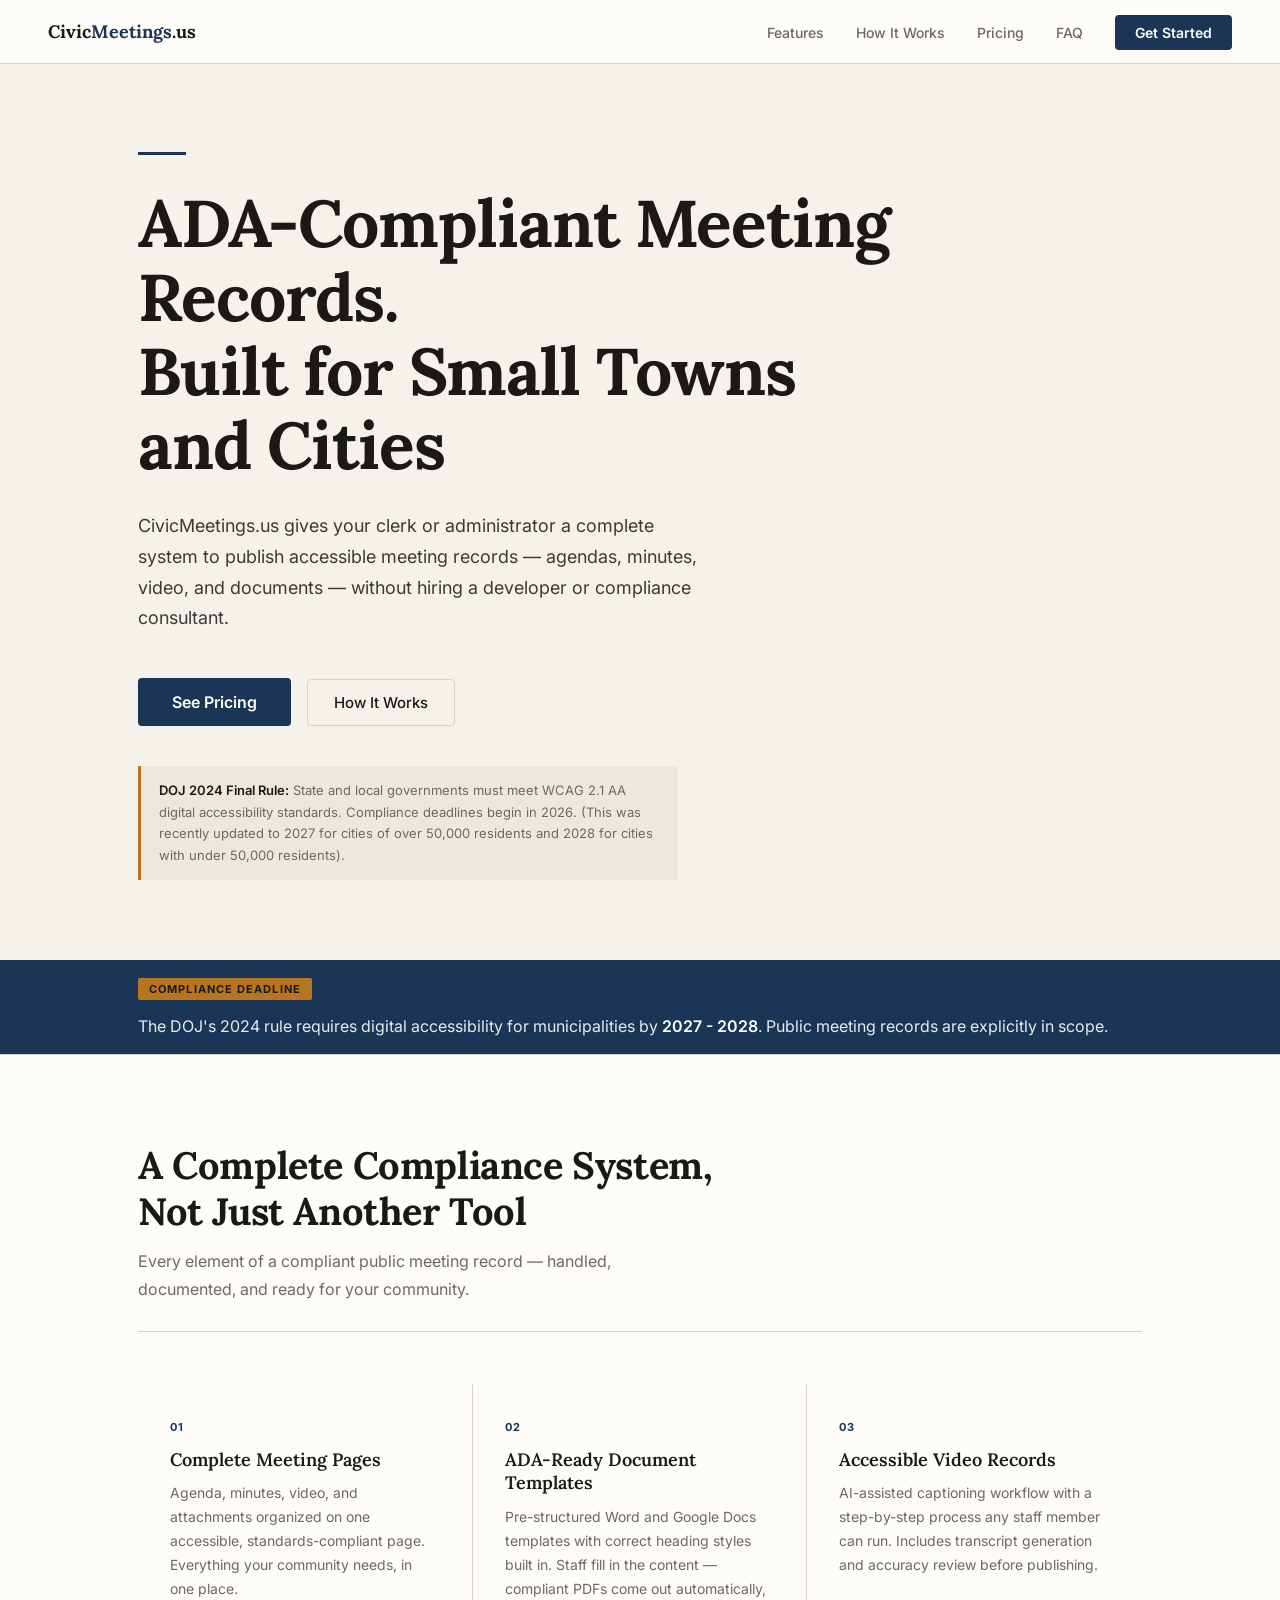
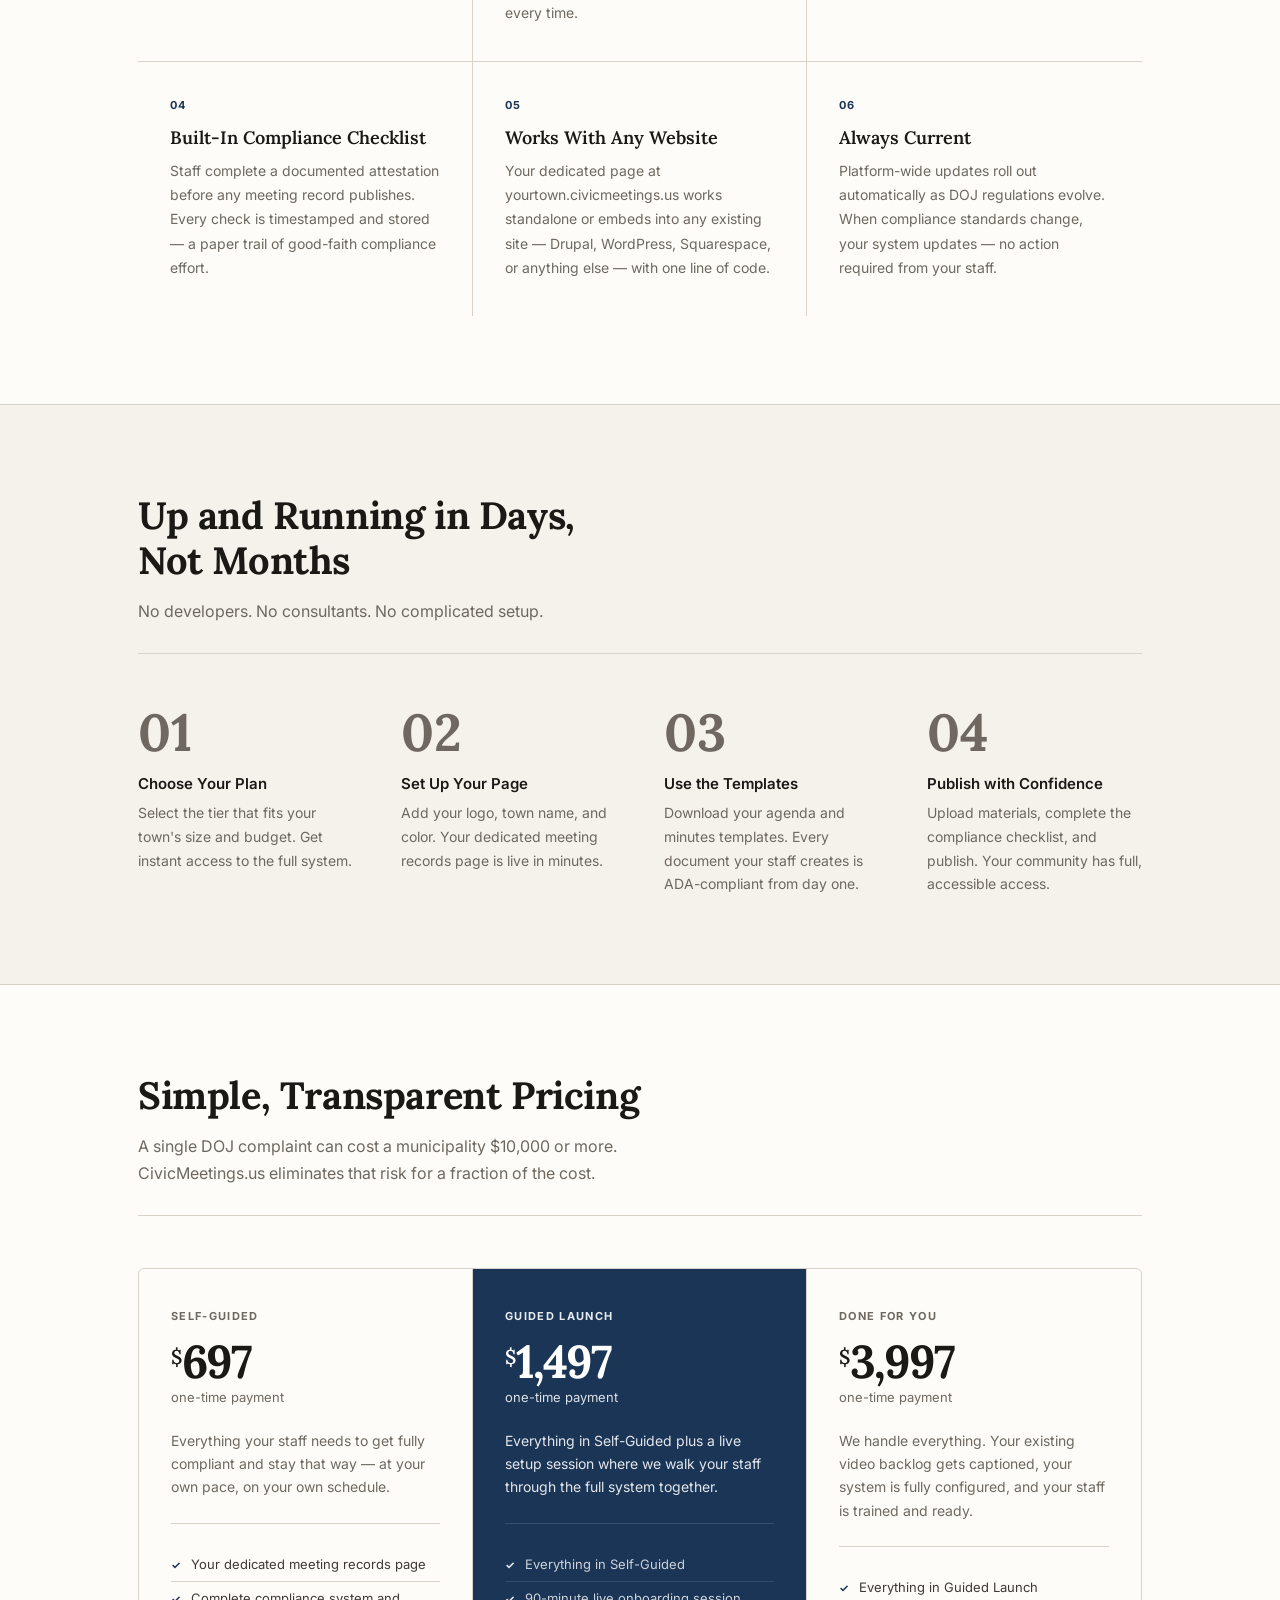
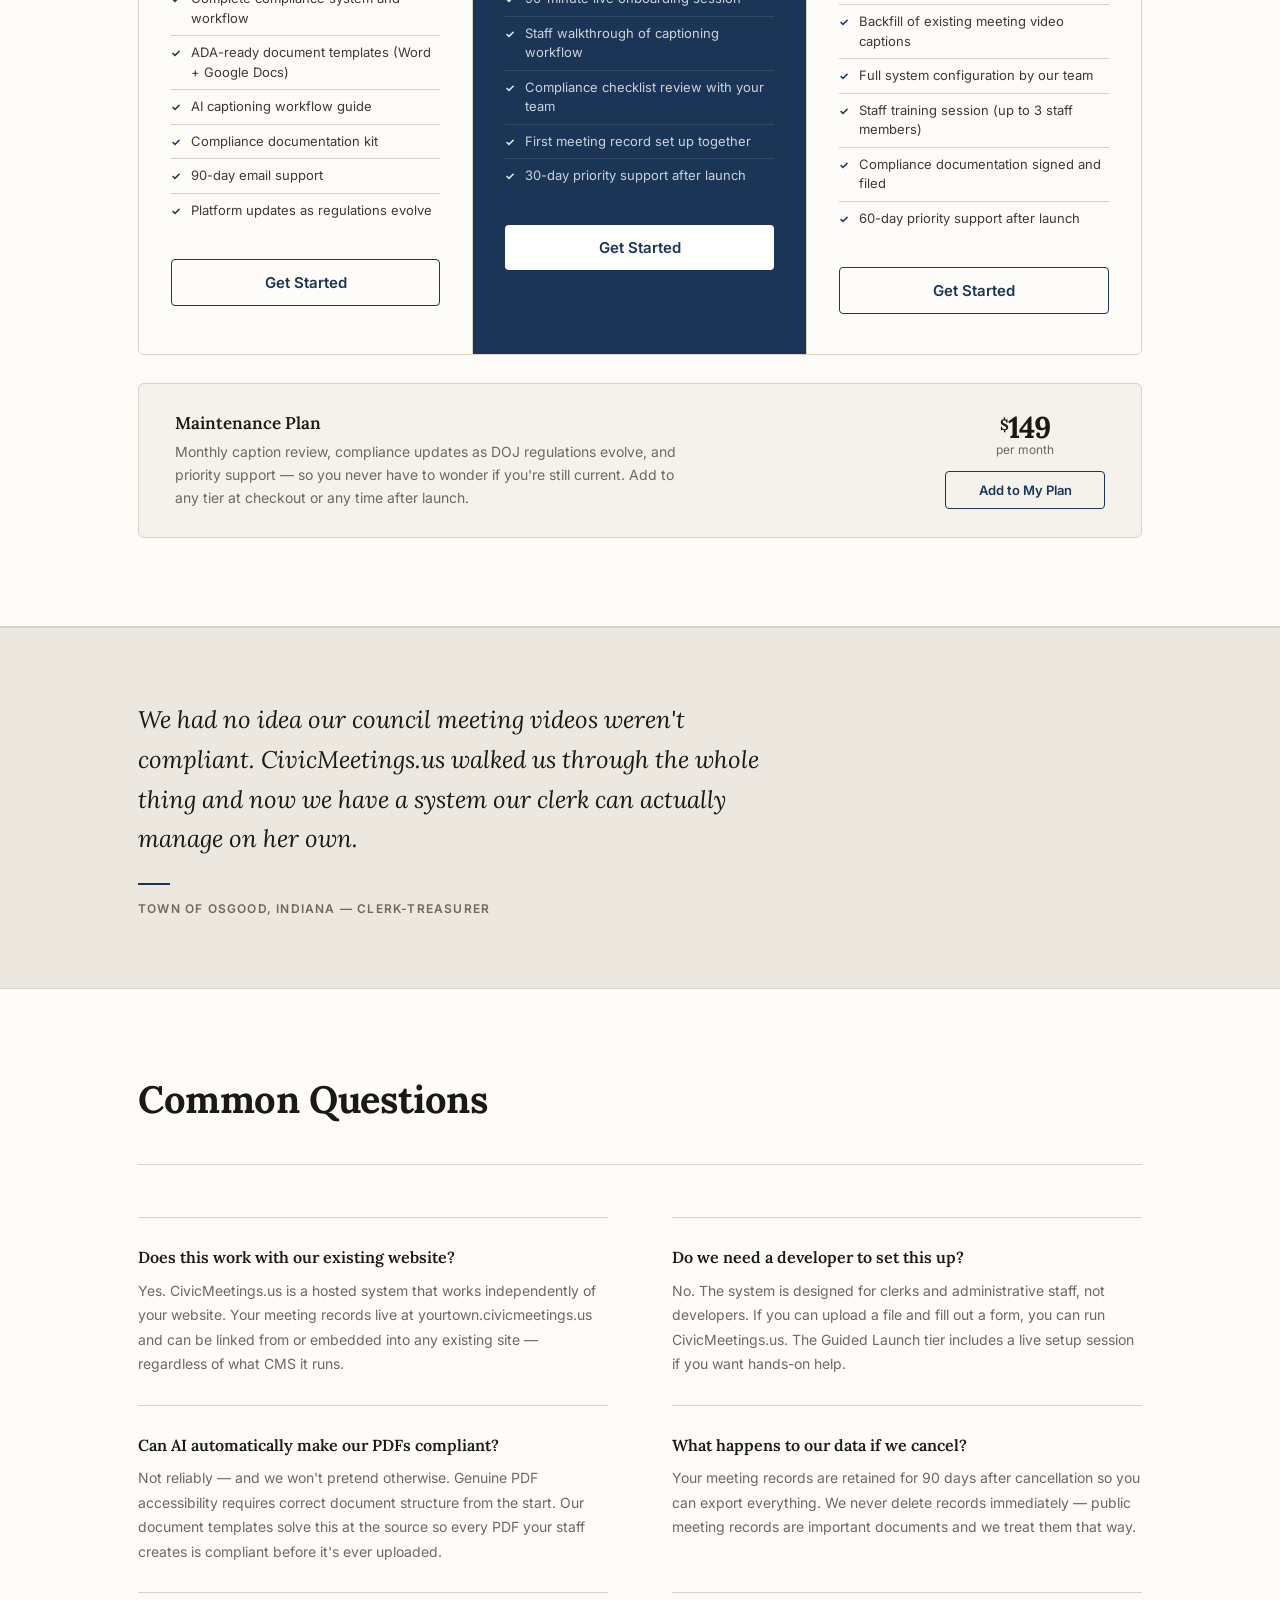
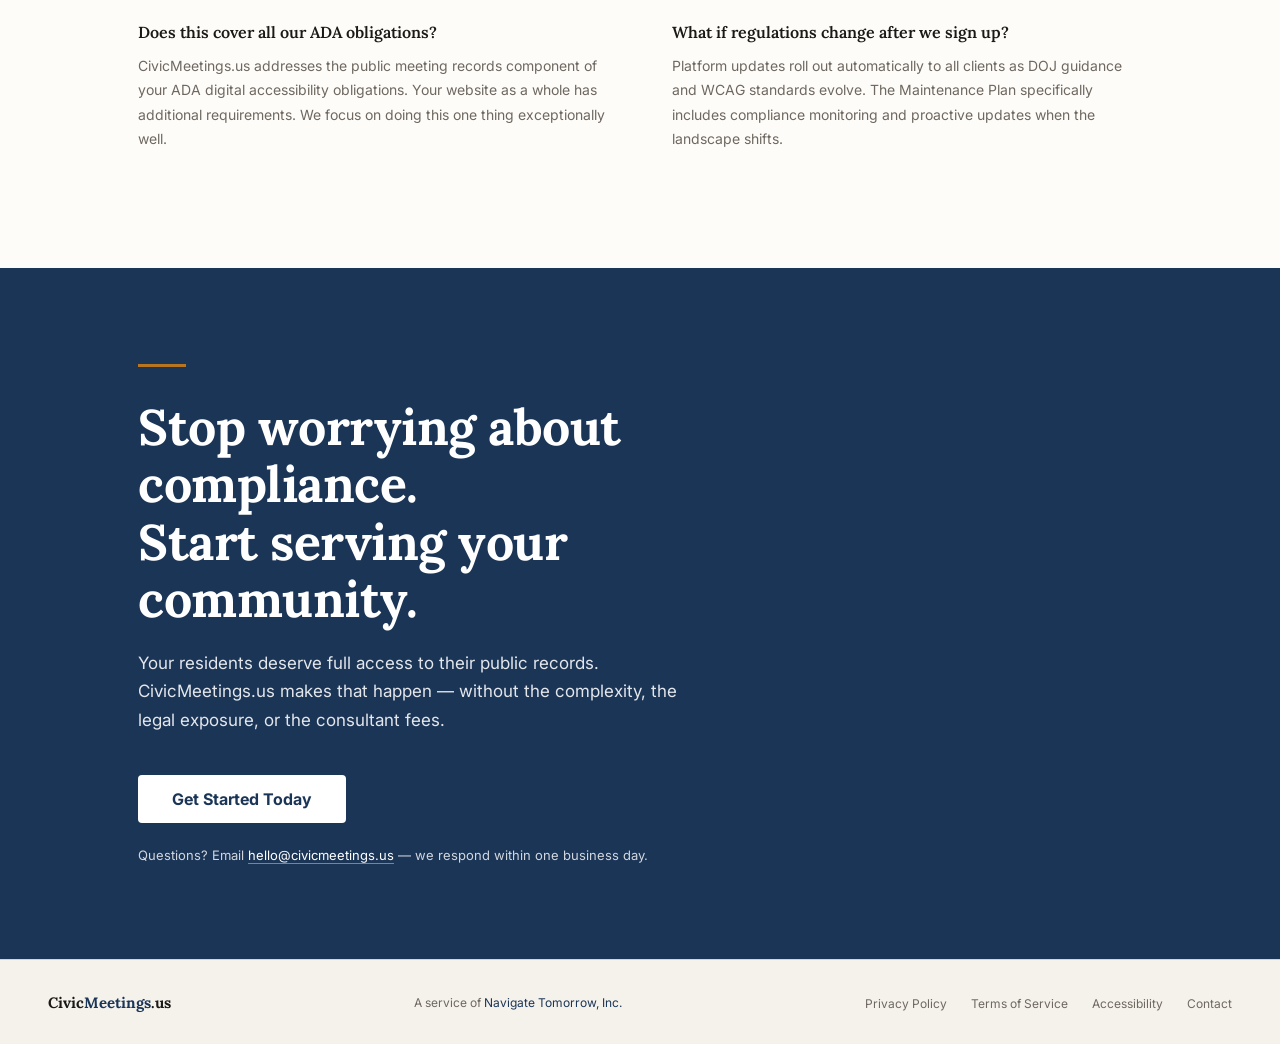
==== index.html @ 12cb9756 "Add Privacy Policy, Terms of Service, Accessibility Statement, and Contact pages - Create styles.css" ====
<!DOCTYPE html>
<html lang="en">
<head>
  <meta charset="UTF-8">
  <meta name="viewport" content="width=device-width, initial-scale=1.0">
  <title>CivicMeetings.us — ADA-Compliant Public Meeting Records for Small Towns</title>
  <link href="https://fonts.googleapis.com/css2?family=Lora:ital,wght@0,400;0,600;0,700;1,400&family=Inter:wght@400;500;600;700&display=swap" rel="stylesheet">
  <style>
    :root {
      --cream:       #F5F2EC;
      --cream-dark:  #EDE8DF;
      --warm-white:  #FEFCF9;
      --ink:         #1A1916;
      --ink-mid:     #3D3A35;
      --ink-muted:   #6E6860;
      --navy:        #1B3557;
      --navy-hover:  #142A45;
      --amber:       #B8751F;
      --border:      #D8D2C8;
    }

    *, *::before, *::after { box-sizing: border-box; margin: 0; padding: 0; }
    html { scroll-behavior: smooth; }
    body {
      font-family: 'Inter', sans-serif;
      background: var(--cream);
      color: var(--ink);
      overflow-x: hidden;
    }

    /* ─── NAV ─── */
    nav {
      position: sticky;
      top: 0;
      z-index: 100;
      padding: 0 48px;
      height: 64px;
      display: flex;
      align-items: center;
      justify-content: space-between;
      background: var(--warm-white);
      border-bottom: 1px solid var(--border);
    }
    .nav-logo {
      font-family: 'Lora', serif;
      font-size: 18px;
      font-weight: 700;
      color: var(--ink);
      text-decoration: none;
    }
    .nav-logo span { color: var(--navy); }
    .nav-links {
      display: flex;
      align-items: center;
      gap: 32px;
      list-style: none;
    }
    .nav-links a {
      font-size: 14px;
      font-weight: 500;
      color: var(--ink-muted);
      text-decoration: none;
      transition: color 0.2s;
    }
    .nav-links a:hover { color: var(--ink); }
    .nav-cta {
      background: var(--navy) !important;
      color: var(--warm-white) !important;
      padding: 9px 20px;
      border-radius: 4px;
      font-weight: 600 !important;
      transition: background 0.2s !important;
    }
    .nav-cta:hover { background: var(--navy-hover) !important; }

    /* ─── HERO ─── */
    .hero {
      padding: 88px 48px 80px;
      max-width: 1100px;
      margin: 0 auto;
    }
    .hero-rule {
      width: 48px;
      height: 3px;
      background: var(--navy);
      margin-bottom: 32px;
    }
    .hero-title {
      font-family: 'Lora', serif;
      font-size: clamp(40px, 5.5vw, 66px);
      font-weight: 700;
      line-height: 1.12;
      color: var(--ink);
      letter-spacing: -1px;
      margin-bottom: 28px;
      max-width: 760px;
    }
    .hero-subtitle {
      font-size: 18px;
      line-height: 1.72;
      color: var(--ink-mid);
      max-width: 580px;
      margin-bottom: 44px;
    }
    .hero-cta-group {
      display: flex;
      align-items: center;
      gap: 16px;
      flex-wrap: wrap;
      margin-bottom: 40px;
    }
    .btn-primary {
      display: inline-block;
      background: var(--navy);
      color: var(--warm-white);
      padding: 14px 34px;
      border-radius: 4px;
      font-weight: 600;
      font-size: 16px;
      text-decoration: none;
      transition: background 0.2s;
    }
    .btn-primary:hover { background: var(--navy-hover); }
    .btn-secondary {
      display: inline-block;
      background: transparent;
      color: var(--ink);
      padding: 13px 26px;
      border-radius: 4px;
      font-weight: 500;
      font-size: 15px;
      border: 1px solid var(--border);
      text-decoration: none;
      transition: border-color 0.2s;
    }
    .btn-secondary:hover { border-color: var(--ink-mid); }
    .hero-compliance-note {
      font-size: 13px;
      color: var(--ink-muted);
      padding: 14px 18px;
      background: var(--cream-dark);
      border-left: 3px solid var(--amber);
      max-width: 540px;
      line-height: 1.65;
    }
    .hero-compliance-note strong { color: var(--ink); font-weight: 600; }

    /* ─── URGENCY BANNER ─── */
    .urgency-section {
      background: var(--navy);
      padding: 18px 48px;
    }
    .urgency-inner {
      max-width: 1004px;
      margin: 0 auto;
      display: flex;
      align-items: center;
      gap: 16px;
      flex-wrap: wrap;
    }
    .urgency-badge {
      background: var(--amber);
      color: var(--ink);
      font-size: 11px;
      font-weight: 700;
      letter-spacing: 0.1em;
      text-transform: uppercase;
      padding: 4px 11px;
      border-radius: 2px;
      white-space: nowrap;
    }
    .urgency-text {
      font-size: 16px;
      color: rgba(255,255,255,0.9);
    }
    .urgency-text strong { color: #fff; font-weight: 600; }

    /* ─── SHARED LAYOUT ─── */
    .section-container {
      max-width: 1100px;
      margin: 0 auto;
      padding: 0 48px;
    }
    .section-header-block {
      margin-bottom: 52px;
      padding-bottom: 28px;
      border-bottom: 1px solid var(--border);
    }
    .section-title {
      font-family: 'Lora', serif;
      font-size: clamp(26px, 3.2vw, 38px);
      font-weight: 700;
      color: var(--ink);
      letter-spacing: -0.4px;
      line-height: 1.2;
      margin-bottom: 14px;
    }
    .section-sub {
      font-size: 16px;
      color: var(--ink-muted);
      line-height: 1.7;
      max-width: 560px;
    }

    /* ─── FEATURES ─── */
    .features-section {
      padding: 88px 0;
      background: var(--warm-white);
      border-top: 1px solid var(--border);
      border-bottom: 1px solid var(--border);
    }
    .features-grid {
      display: grid;
      grid-template-columns: repeat(3, 1fr);
    }
    @media (max-width: 900px) { .features-grid { grid-template-columns: repeat(2, 1fr); } }
    @media (max-width: 560px) { .features-grid { grid-template-columns: 1fr; } }

    .feature-card {
      padding: 36px 32px;
      border-right: 1px solid var(--border);
      border-bottom: 1px solid var(--border);
    }
    .feature-card:nth-child(3n) { border-right: none; }
    .feature-card:nth-last-child(-n+3):nth-child(3n+1),
    .feature-card:nth-last-child(-n+3):nth-child(3n+1) ~ .feature-card { border-bottom: none; }

    .feature-number {
      font-size: 11px;
      font-weight: 700;
      letter-spacing: 0.1em;
      text-transform: uppercase;
      color: var(--navy);
      margin-bottom: 14px;
    }
    .feature-card h3 {
      font-family: 'Lora', serif;
      font-size: 18px;
      font-weight: 600;
      color: var(--ink);
      margin-bottom: 10px;
      line-height: 1.3;
    }
    .feature-card p {
      font-size: 14px;
      color: var(--ink-muted);
      line-height: 1.72;
    }

    /* ─── HOW IT WORKS ─── */
    .how-section {
      padding: 88px 0;
      background: var(--cream);
    }
    .steps-list {
      display: grid;
      grid-template-columns: repeat(4, 1fr);
      gap: 48px;
    }
    @media (max-width: 860px) { .steps-list { grid-template-columns: repeat(2, 1fr); } }
    @media (max-width: 520px) { .steps-list { grid-template-columns: 1fr; } }

    .step-number {
      font-family: 'Lora', serif;
      font-size: 52px;
      font-weight: 700;
      color: var(--ink-muted);
      line-height: 1;
      margin-bottom: 16px;
    }
    .step-item h3 {
      font-size: 15px;
      font-weight: 600;
      color: var(--ink);
      margin-bottom: 8px;
    }
    .step-item p {
      font-size: 14px;
      color: var(--ink-muted);
      line-height: 1.7;
    }

    /* ─── PRICING ─── */
    .pricing-section {
      padding: 88px 0;
      background: var(--warm-white);
      border-top: 1px solid var(--border);
      border-bottom: 1px solid var(--border);
    }
    .pricing-grid {
      display: grid;
      grid-template-columns: repeat(3, 1fr);
      border: 1px solid var(--border);
      border-radius: 6px;
      overflow: hidden;
      margin-bottom: 28px;
    }
    @media (max-width: 860px) { .pricing-grid { grid-template-columns: 1fr; } }

    .pricing-card {
      padding: 40px 32px;
      border-right: 1px solid var(--border);
      background: var(--warm-white);
    }
    .pricing-card:last-child { border-right: none; }
    .pricing-card.featured { background: var(--navy); }

    .pricing-tier {
      font-size: 11px;
      font-weight: 700;
      letter-spacing: 0.12em;
      text-transform: uppercase;
      color: var(--ink-muted);
      margin-bottom: 16px;
    }
    .pricing-card.featured .pricing-tier { color: rgba(255,255,255,0.9); }

    .pricing-price {
      font-family: 'Lora', serif;
      font-size: 46px;
      font-weight: 700;
      color: var(--ink);
      letter-spacing: -2px;
      line-height: 1;
      margin-bottom: 4px;
    }
    .pricing-price sup {
      font-size: 20px;
      font-weight: 600;
      letter-spacing: 0;
      vertical-align: top;
      margin-top: 8px;
      display: inline-block;
    }
    .pricing-card.featured .pricing-price { color: #fff; }

    .pricing-cadence {
      font-size: 13px;
      color: var(--ink-muted);
      margin-bottom: 24px;
    }
    .pricing-card.featured .pricing-cadence { color: rgba(255,255,255,0.85); }

    .pricing-description {
      font-size: 14px;
      color: var(--ink-muted);
      line-height: 1.65;
      margin-bottom: 24px;
      padding-bottom: 24px;
      border-bottom: 1px solid var(--border);
    }
    .pricing-card.featured .pricing-description {
      color: rgba(255,255,255,0.88);
      border-bottom-color: rgba(255,255,255,0.12);
    }

    .pricing-features {
      list-style: none;
      margin-bottom: 32px;
    }
    .pricing-features li {
      font-size: 13px;
      color: var(--ink-mid);
      padding: 7px 0;
      display: flex;
      align-items: flex-start;
      gap: 10px;
      line-height: 1.5;
      border-bottom: 1px solid var(--border);
    }
    .pricing-features li:last-child { border-bottom: none; }
    .pricing-card.featured .pricing-features li {
      color: rgba(255,255,255,0.78);
      border-bottom-color: rgba(255,255,255,0.1);
    }
    .pricing-features li::before {
      content: '✓';
      color: var(--navy);
      font-weight: 700;
      font-size: 11px;
      margin-top: 2px;
      flex-shrink: 0;
    }
    .pricing-card.featured .pricing-features li::before { color: rgba(255,255,255,0.9); }

    .btn-pricing {
      display: block;
      text-align: center;
      padding: 13px 24px;
      border-radius: 4px;
      font-weight: 600;
      font-size: 15px;
      text-decoration: none;
      transition: background 0.2s, border-color 0.2s;
    }
    .btn-pricing-outline {
      background: transparent;
      color: var(--navy);
      border: 1px solid var(--navy);
    }
    .btn-pricing-outline:hover { background: var(--cream); }
    .btn-pricing-white {
      background: #fff;
      color: var(--navy);
      border: none;
    }
    .btn-pricing-white:hover { background: var(--cream); }

    .maintenance-card {
      border: 1px solid var(--border);
      border-radius: 6px;
      padding: 28px 36px;
      display: flex;
      align-items: center;
      justify-content: space-between;
      gap: 32px;
      flex-wrap: wrap;
      background: var(--cream);
    }
    .maintenance-left h3 {
      font-family: 'Lora', serif;
      font-size: 17px;
      font-weight: 600;
      color: var(--ink);
      margin-bottom: 6px;
    }
    .maintenance-left p {
      font-size: 14px;
      color: var(--ink-muted);
      line-height: 1.65;
      max-width: 520px;
    }
    .maintenance-right { text-align: center; min-width: 160px; }
    .maintenance-price {
      font-family: 'Lora', serif;
      font-size: 30px;
      font-weight: 700;
      color: var(--ink);
      letter-spacing: -1px;
      line-height: 1;
    }
    .maintenance-price sup {
      font-size: 15px;
      vertical-align: top;
      margin-top: 5px;
      display: inline-block;
    }
    .maintenance-cadence {
      font-size: 12px;
      color: var(--ink-muted);
      margin-bottom: 14px;
    }

    /* ─── SOCIAL PROOF ─── */
    .proof-section {
      padding: 72px 0;
      background: var(--cream-dark);
      border-top: 1px solid var(--border);
      border-bottom: 1px solid var(--border);
    }
    .proof-inner { max-width: 660px; }
    .proof-quote {
      font-family: 'Lora', serif;
      font-size: clamp(19px, 2vw, 24px);
      font-weight: 400;
      font-style: italic;
      color: var(--ink);
      line-height: 1.65;
      margin-bottom: 24px;
    }
    .proof-rule {
      width: 32px;
      height: 2px;
      background: var(--navy);
      margin-bottom: 16px;
    }
    .proof-attribution {
      font-size: 12px;
      color: var(--ink-muted);
      font-weight: 600;
      text-transform: uppercase;
      letter-spacing: 0.1em;
    }

    /* ─── FAQ ─── */
    .faq-section {
      padding: 88px 0;
      background: var(--warm-white);
    }
    .faq-grid {
      display: grid;
      grid-template-columns: repeat(2, 1fr);
      gap: 0 64px;
    }
    @media (max-width: 700px) { .faq-grid { grid-template-columns: 1fr; } }

    .faq-item {
      border-top: 1px solid var(--border);
      padding: 28px 0;
    }
    .faq-item h3 {
      font-family: 'Lora', serif;
      font-size: 16px;
      font-weight: 600;
      color: var(--ink);
      margin-bottom: 10px;
      line-height: 1.4;
    }
    .faq-item p {
      font-size: 14px;
      color: var(--ink-muted);
      line-height: 1.75;
    }

    /* ─── CLOSING CTA ─── */
    .closing-section {
      padding: 96px 0;
      background: var(--navy);
    }
    .closing-content { max-width: 580px; }
    .closing-rule {
      width: 48px;
      height: 3px;
      background: var(--amber);
      margin-bottom: 32px;
    }
    .closing-headline {
      font-family: 'Lora', serif;
      font-size: clamp(30px, 4vw, 50px);
      font-weight: 700;
      line-height: 1.15;
      color: #fff;
      letter-spacing: -0.5px;
      margin-bottom: 20px;
    }
    .closing-subtext {
      font-size: 17px;
      color: rgba(255,255,255,0.88);
      margin-bottom: 40px;
      line-height: 1.7;
    }
    .btn-primary-light {
      display: inline-block;
      background: #fff;
      color: var(--navy);
      padding: 14px 34px;
      border-radius: 4px;
      font-weight: 700;
      font-size: 16px;
      text-decoration: none;
      transition: background 0.2s;
    }
    .btn-primary-light:hover { background: var(--cream); }
    .closing-note {
      margin-top: 24px;
      font-size: 13px;
      color: rgba(255,255,255,0.8);
    }
    .closing-note a {
      color: #fff;
      text-decoration: none;
      border-bottom: 1px solid rgba(255,255,255,0.4);
    }

    /* ─── FOOTER ─── */
    footer {
      padding: 32px 48px;
      background: var(--cream);
      border-top: 1px solid var(--border);
      display: flex;
      align-items: center;
      justify-content: space-between;
      flex-wrap: wrap;
      gap: 16px;
    }
    .footer-logo {
      font-family: 'Lora', serif;
      font-size: 15px;
      font-weight: 700;
      color: var(--ink);
    }
    .footer-logo span { color: var(--navy); }
    .footer-text { font-size: 12px; color: var(--ink-muted); }
    .footer-text a { color: var(--navy); text-decoration: none; }
    .footer-links { display: flex; gap: 24px; list-style: none; }
    .footer-links a {
      font-size: 12px;
      color: var(--ink-muted);
      text-decoration: none;
      transition: color 0.2s;
    }
    .footer-links a:hover { color: var(--ink); }

    @media (max-width: 680px) {
      nav { padding: 0 20px; }
      .nav-links { display: none; }
      .hero { padding: 60px 24px 60px; }
      .section-container { padding: 0 24px; }
      .urgency-section { padding: 14px 24px; }
      footer { flex-direction: column; text-align: center; padding: 24px 20px; }
    }
  </style>
</head>
<body>

<!-- NAV -->
<nav>
  <a href="#" class="nav-logo">Civic<span>Meetings</span>.us</a>
  <ul class="nav-links">
    <li><a href="#features">Features</a></li>
    <li><a href="#how-it-works">How It Works</a></li>
    <li><a href="#pricing">Pricing</a></li>
    <li><a href="#faq">FAQ</a></li>
    <li><a href="#pricing" class="nav-cta">Get Started</a></li>
  </ul>
</nav>

<!-- HERO -->
<section class="hero" id="hero">
  <div class="hero-rule"></div>
  <h1 class="hero-title">
    ADA-Compliant Meeting Records.<br>Built for Small Towns and Cities
  </h1>
  <p class="hero-subtitle">
    CivicMeetings.us gives your clerk or administrator a complete system to publish accessible meeting records — agendas, minutes, video, and documents — without hiring a developer or compliance consultant.
  </p>
  <div class="hero-cta-group">
    <a href="#pricing" class="btn-primary">See Pricing</a>
    <a href="#how-it-works" class="btn-secondary">How It Works</a>
  </div>
  <p class="hero-compliance-note">
    <strong>DOJ 2024 Final Rule:</strong> State and local governments must meet WCAG 2.1 AA digital accessibility standards. Compliance deadlines begin in 2026. (This was recently updated to 2027 for cities of over 50,000 residents and 2028 for cities with under 50,000 residents).
  </p>
</section>

<!-- URGENCY BANNER -->
<div class="urgency-section" id="urgency">
  <div class="urgency-inner">
    <span class="urgency-badge">Compliance Deadline</span>
    <p class="urgency-text">
      The DOJ's 2024 rule requires digital accessibility for municipalities by <strong>2027 - 2028</strong>. Public meeting records are explicitly in scope.
    </p>
  </div>
</div>

<!-- FEATURES -->
<section class="features-section" id="features">
  <div class="section-container">
    <div class="section-header-block">
      <h2 class="section-title">A Complete Compliance System,<br>Not Just Another Tool</h2>
      <p class="section-sub">Every element of a compliant public meeting record — handled, documented, and ready for your community.</p>
    </div>
    <div class="features-grid">

      <div class="feature-card">
        <div class="feature-number">01</div>
        <h3>Complete Meeting Pages</h3>
        <p>Agenda, minutes, video, and attachments organized on one accessible, standards-compliant page. Everything your community needs, in one place.</p>
      </div>

      <div class="feature-card">
        <div class="feature-number">02</div>
        <h3>ADA-Ready Document Templates</h3>
        <p>Pre-structured Word and Google Docs templates with correct heading styles built in. Staff fill in the content — compliant PDFs come out automatically, every time.</p>
      </div>

      <div class="feature-card">
        <div class="feature-number">03</div>
        <h3>Accessible Video Records</h3>
        <p>AI-assisted captioning workflow with a step-by-step process any staff member can run. Includes transcript generation and accuracy review before publishing.</p>
      </div>

      <div class="feature-card">
        <div class="feature-number">04</div>
        <h3>Built-In Compliance Checklist</h3>
        <p>Staff complete a documented attestation before any meeting record publishes. Every check is timestamped and stored — a paper trail of good-faith compliance effort.</p>
      </div>

      <div class="feature-card">
        <div class="feature-number">05</div>
        <h3>Works With Any Website</h3>
        <p>Your dedicated page at yourtown.civicmeetings.us works standalone or embeds into any existing site — Drupal, WordPress, Squarespace, or anything else — with one line of code.</p>
      </div>

      <div class="feature-card">
        <div class="feature-number">06</div>
        <h3>Always Current</h3>
        <p>Platform-wide updates roll out automatically as DOJ regulations evolve. When compliance standards change, your system updates — no action required from your staff.</p>
      </div>

    </div>
  </div>
</section>

<!-- HOW IT WORKS -->
<section class="how-section" id="how-it-works">
  <div class="section-container">
    <div class="section-header-block">
      <h2 class="section-title">Up and Running in Days,<br>Not Months</h2>
      <p class="section-sub">No developers. No consultants. No complicated setup.</p>
    </div>
    <div class="steps-list">
      <div class="step-item">
        <div class="step-number">01</div>
        <h3>Choose Your Plan</h3>
        <p>Select the tier that fits your town's size and budget. Get instant access to the full system.</p>
      </div>
      <div class="step-item">
        <div class="step-number">02</div>
        <h3>Set Up Your Page</h3>
        <p>Add your logo, town name, and color. Your dedicated meeting records page is live in minutes.</p>
      </div>
      <div class="step-item">
        <div class="step-number">03</div>
        <h3>Use the Templates</h3>
        <p>Download your agenda and minutes templates. Every document your staff creates is ADA-compliant from day one.</p>
      </div>
      <div class="step-item">
        <div class="step-number">04</div>
        <h3>Publish with Confidence</h3>
        <p>Upload materials, complete the compliance checklist, and publish. Your community has full, accessible access.</p>
      </div>
    </div>
  </div>
</section>

<!-- PRICING -->
<section class="pricing-section" id="pricing">
  <div class="section-container">
    <div class="section-header-block">
      <h2 class="section-title">Simple, Transparent Pricing</h2>
      <p class="section-sub">A single DOJ complaint can cost a municipality $10,000 or more. CivicMeetings.us eliminates that risk for a fraction of the cost.</p>
    </div>

    <div class="pricing-grid">

      <div class="pricing-card">
        <div class="pricing-tier">Self-Guided</div>
        <div class="pricing-price"><sup>$</sup>697</div>
        <div class="pricing-cadence">one-time payment</div>
        <p class="pricing-description">Everything your staff needs to get fully compliant and stay that way — at your own pace, on your own schedule.</p>
        <ul class="pricing-features">
          <li>Your dedicated meeting records page</li>
          <li>Complete compliance system and workflow</li>
          <li>ADA-ready document templates (Word + Google Docs)</li>
          <li>AI captioning workflow guide</li>
          <li>Compliance documentation kit</li>
          <li>90-day email support</li>
          <li>Platform updates as regulations evolve</li>
        </ul>
        <a href="#" class="btn-pricing btn-pricing-outline">Get Started</a>
      </div>

      <div class="pricing-card featured">
        <div class="pricing-tier">Guided Launch</div>
        <div class="pricing-price"><sup>$</sup>1,497</div>
        <div class="pricing-cadence">one-time payment</div>
        <p class="pricing-description">Everything in Self-Guided plus a live setup session where we walk your staff through the full system together.</p>
        <ul class="pricing-features">
          <li>Everything in Self-Guided</li>
          <li>90-minute live onboarding session</li>
          <li>Staff walkthrough of captioning workflow</li>
          <li>Compliance checklist review with your team</li>
          <li>First meeting record set up together</li>
          <li>30-day priority support after launch</li>
        </ul>
        <a href="#" class="btn-pricing btn-pricing-white">Get Started</a>
      </div>

      <div class="pricing-card">
        <div class="pricing-tier">Done For You</div>
        <div class="pricing-price"><sup>$</sup>3,997</div>
        <div class="pricing-cadence">one-time payment</div>
        <p class="pricing-description">We handle everything. Your existing video backlog gets captioned, your system is fully configured, and your staff is trained and ready.</p>
        <ul class="pricing-features">
          <li>Everything in Guided Launch</li>
          <li>Backfill of existing meeting video captions</li>
          <li>Full system configuration by our team</li>
          <li>Staff training session (up to 3 staff members)</li>
          <li>Compliance documentation signed and filed</li>
          <li>60-day priority support after launch</li>
        </ul>
        <a href="#" class="btn-pricing btn-pricing-outline">Get Started</a>
      </div>

    </div>

    <div class="maintenance-card">
      <div class="maintenance-left">
        <h3>Maintenance Plan</h3>
        <p>Monthly caption review, compliance updates as DOJ regulations evolve, and priority support — so you never have to wonder if you're still current. Add to any tier at checkout or any time after launch.</p>
      </div>
      <div class="maintenance-right">
        <div class="maintenance-price"><sup>$</sup>149</div>
        <div class="maintenance-cadence">per month</div>
        <a href="#" class="btn-pricing btn-pricing-outline" style="font-size:13px; padding:10px 20px;">Add to My Plan</a>
      </div>
    </div>

  </div>
</section>

<!-- SOCIAL PROOF -->
<section class="proof-section">
  <div class="section-container">
    <div class="proof-inner">
      <p class="proof-quote">We had no idea our council meeting videos weren't compliant. CivicMeetings.us walked us through the whole thing and now we have a system our clerk can actually manage on her own.</p>
      <div class="proof-rule"></div>
      <p class="proof-attribution">Town of Osgood, Indiana &mdash; Clerk-Treasurer</p>
    </div>
  </div>
</section>

<!-- FAQ -->
<section class="faq-section" id="faq">
  <div class="section-container">
    <div class="section-header-block">
      <h2 class="section-title">Common Questions</h2>
    </div>
    <div class="faq-grid">
      <div class="faq-item">
        <h3>Does this work with our existing website?</h3>
        <p>Yes. CivicMeetings.us is a hosted system that works independently of your website. Your meeting records live at yourtown.civicmeetings.us and can be linked from or embedded into any existing site — regardless of what CMS it runs.</p>
      </div>
      <div class="faq-item">
        <h3>Do we need a developer to set this up?</h3>
        <p>No. The system is designed for clerks and administrative staff, not developers. If you can upload a file and fill out a form, you can run CivicMeetings.us. The Guided Launch tier includes a live setup session if you want hands-on help.</p>
      </div>
      <div class="faq-item">
        <h3>Can AI automatically make our PDFs compliant?</h3>
        <p>Not reliably — and we won't pretend otherwise. Genuine PDF accessibility requires correct document structure from the start. Our document templates solve this at the source so every PDF your staff creates is compliant before it's ever uploaded.</p>
      </div>
      <div class="faq-item">
        <h3>What happens to our data if we cancel?</h3>
        <p>Your meeting records are retained for 90 days after cancellation so you can export everything. We never delete records immediately — public meeting records are important documents and we treat them that way.</p>
      </div>
      <div class="faq-item">
        <h3>Does this cover all our ADA obligations?</h3>
        <p>CivicMeetings.us addresses the public meeting records component of your ADA digital accessibility obligations. Your website as a whole has additional requirements. We focus on doing this one thing exceptionally well.</p>
      </div>
      <div class="faq-item">
        <h3>What if regulations change after we sign up?</h3>
        <p>Platform updates roll out automatically to all clients as DOJ guidance and WCAG standards evolve. The Maintenance Plan specifically includes compliance monitoring and proactive updates when the landscape shifts.</p>
      </div>
    </div>
  </div>
</section>

<!-- CLOSING CTA -->
<section class="closing-section">
  <div class="section-container">
    <div class="closing-content">
      <div class="closing-rule"></div>
      <h2 class="closing-headline">
        Stop worrying about compliance.<br>Start serving your community.
      </h2>
      <p class="closing-subtext">
        Your residents deserve full access to their public records. CivicMeetings.us makes that happen — without the complexity, the legal exposure, or the consultant fees.
      </p>
      <a href="#pricing" class="btn-primary-light">Get Started Today</a>
      <p class="closing-note">Questions? Email <a href="mailto:hello@civicmeetings.us">hello@civicmeetings.us</a> — we respond within one business day.</p>
    </div>
  </div>
</section>

<!-- FOOTER -->
<footer>
  <div class="footer-logo">Civic<span>Meetings</span>.us</div>
  <p class="footer-text">A service of <a href="https://navigatetomorrow.com" target="_blank">Navigate Tomorrow, Inc.</a></p>
  <ul class="footer-links">
    <li><a href="privacy.html">Privacy Policy</a></li>
    <li><a href="terms.html">Terms of Service</a></li>
    <li><a href="accessibility.html">Accessibility</a></li>
    <li><a href="contact.html">Contact</a></li>
  </ul>
</footer>

</body>
</html>
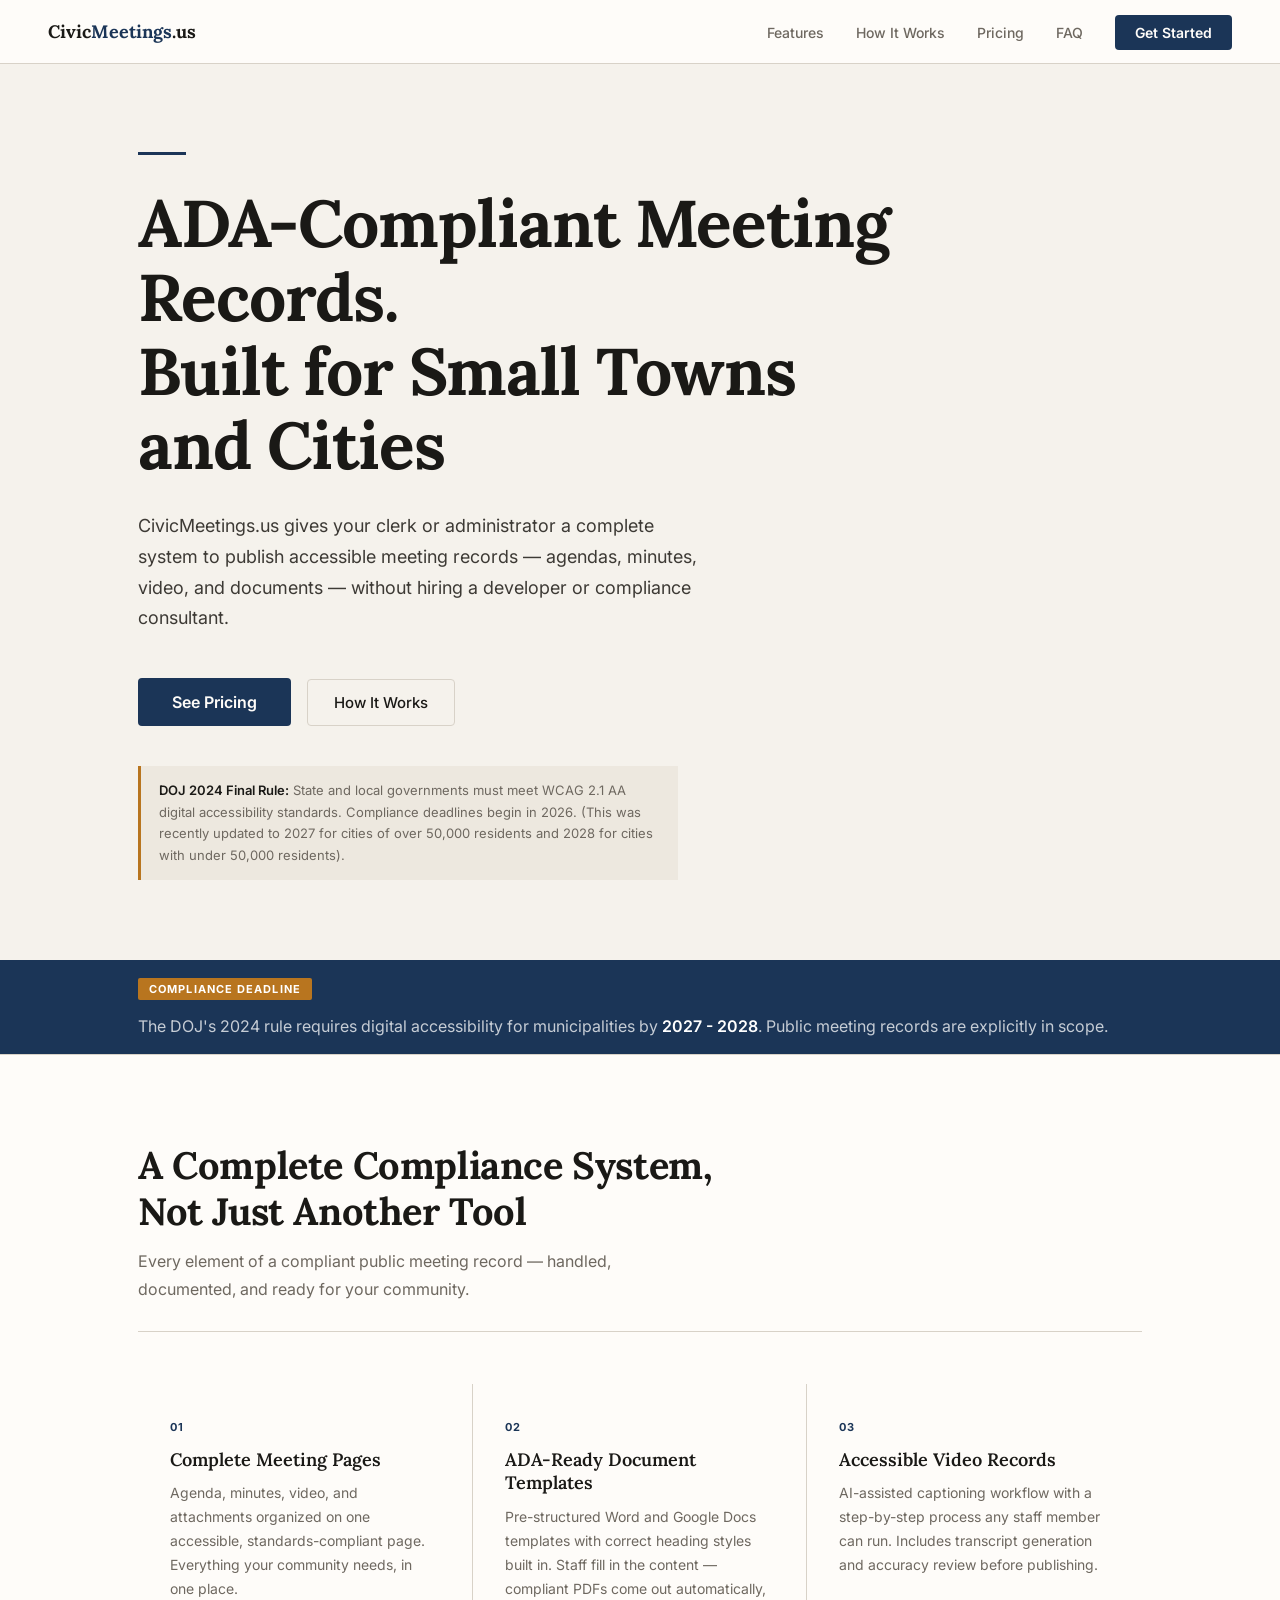
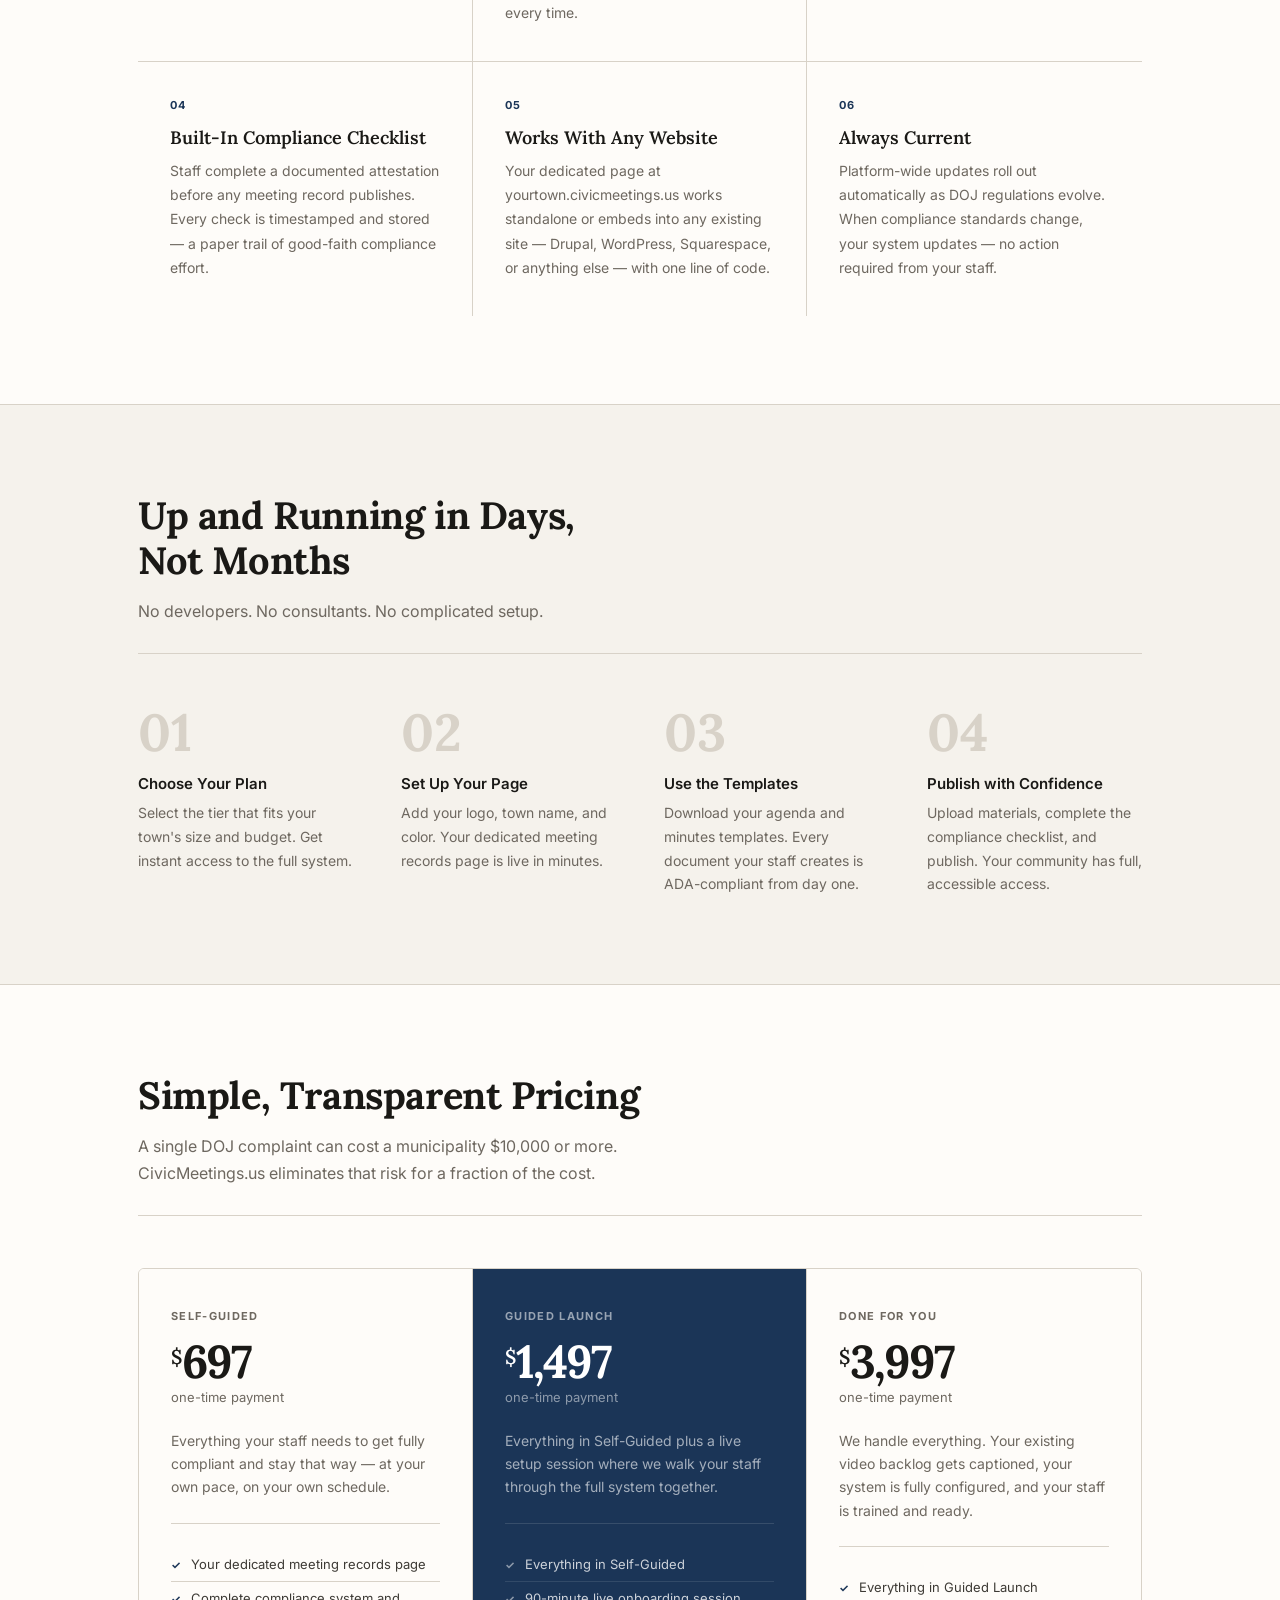
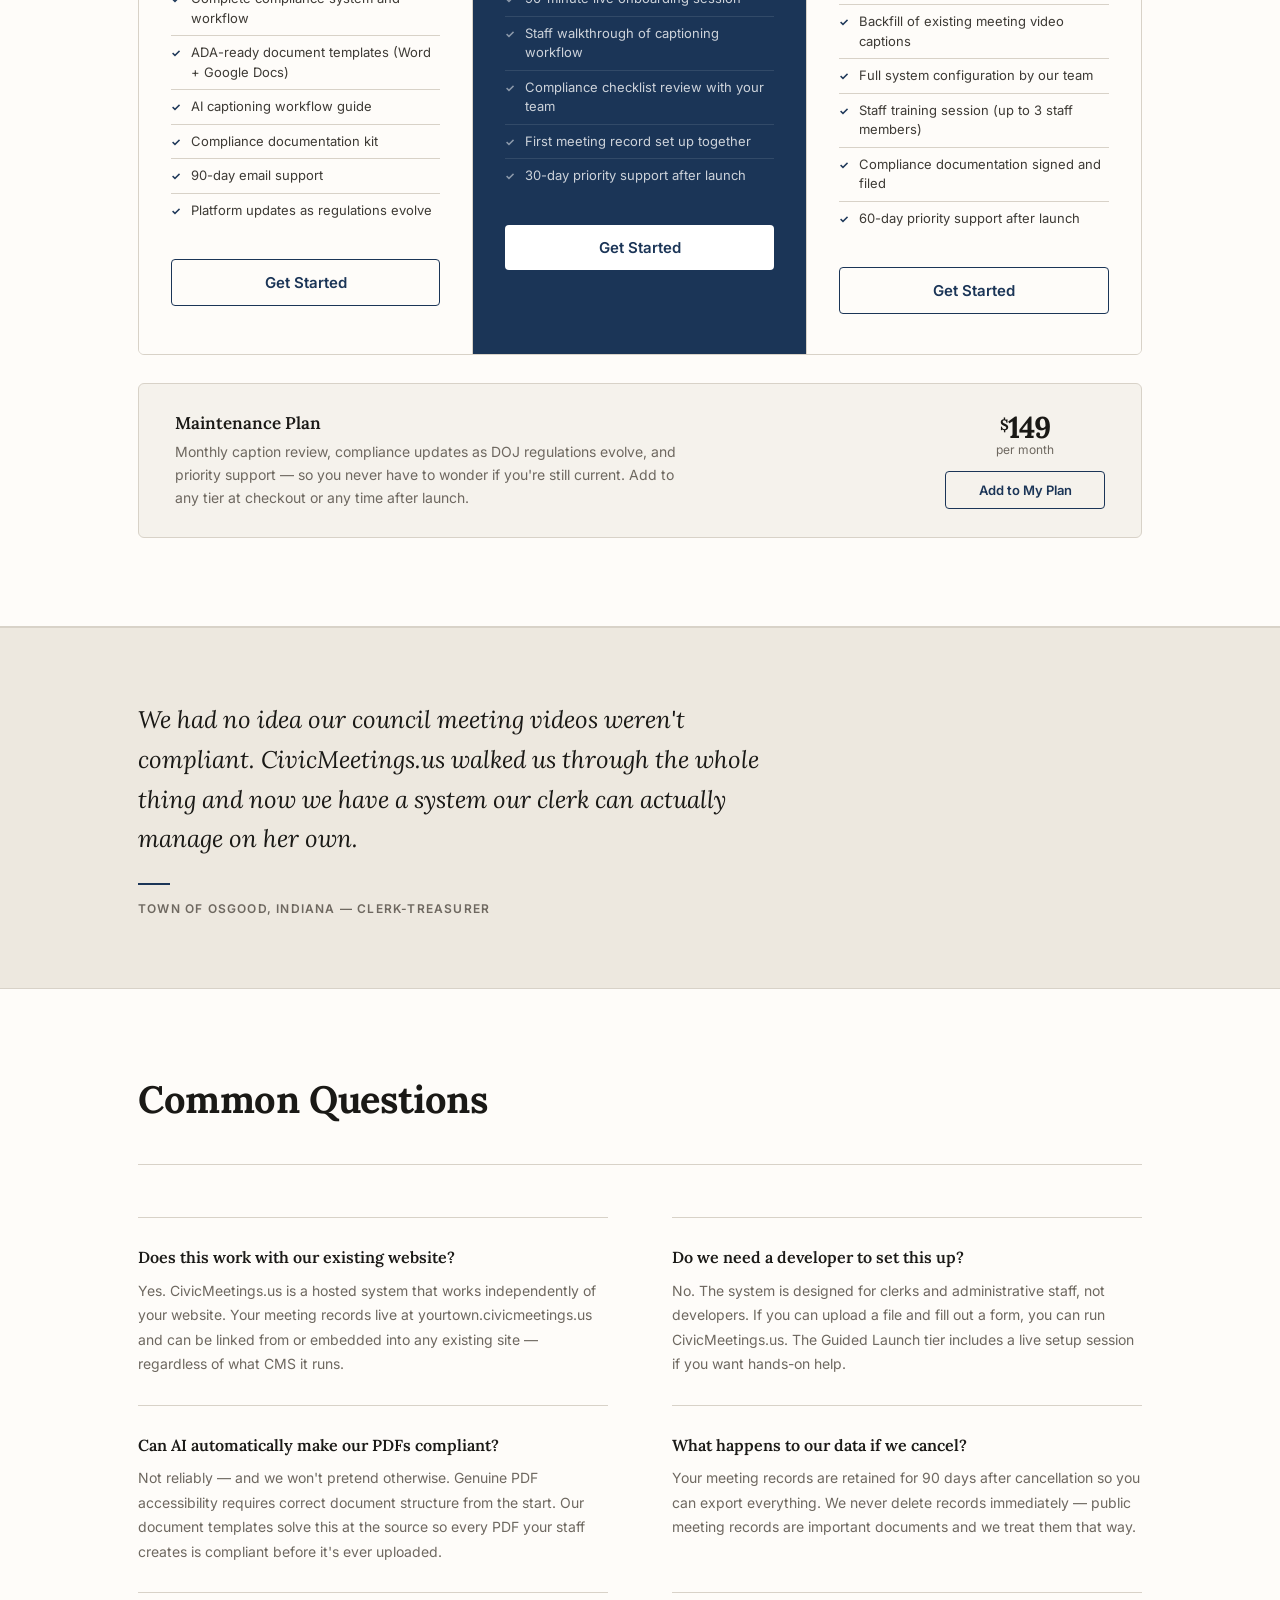
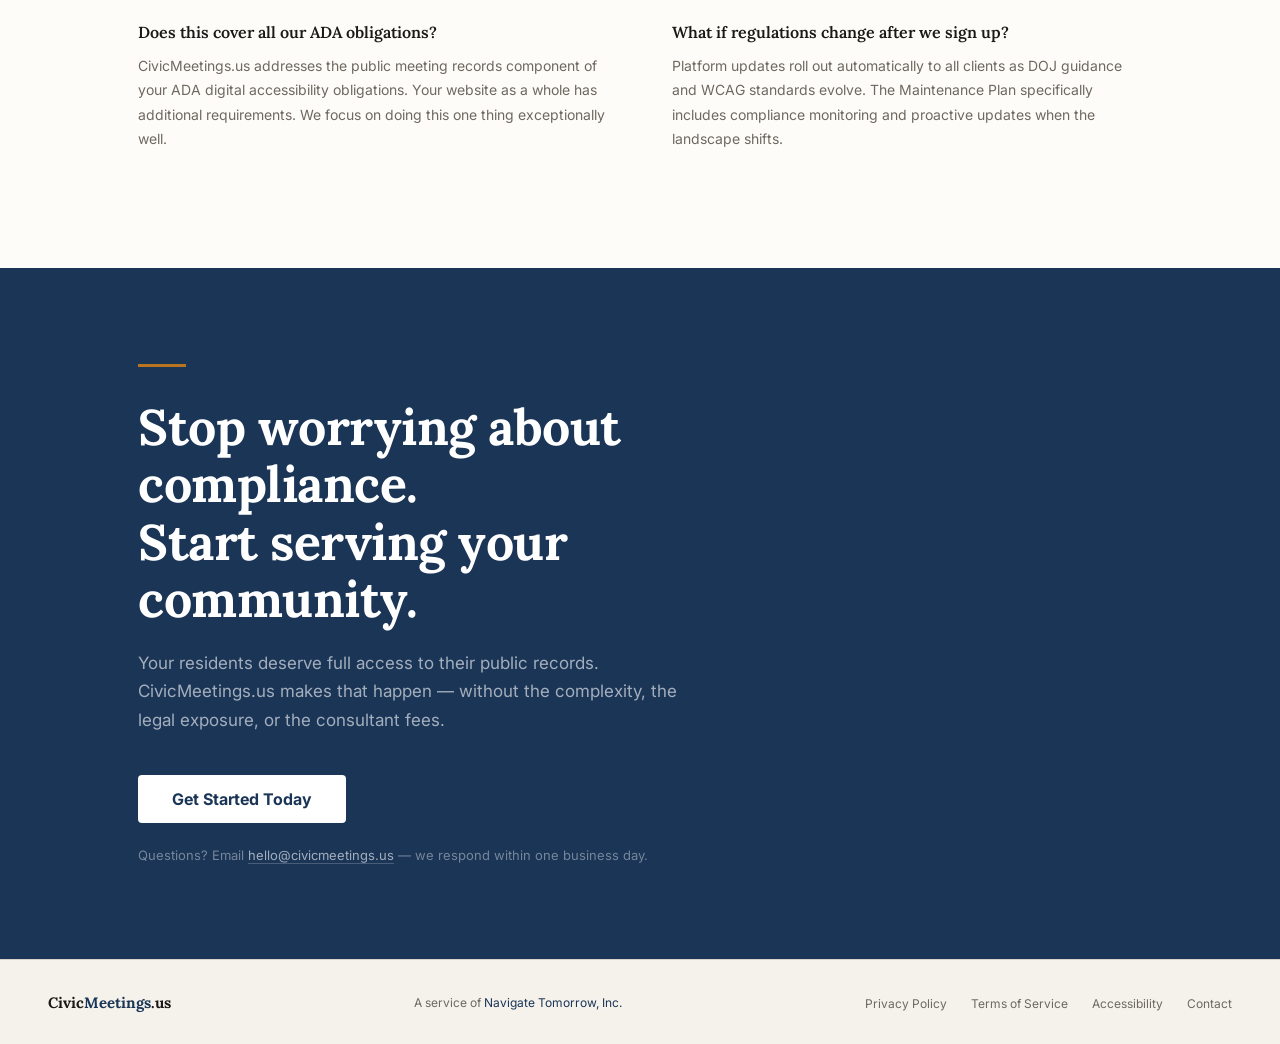
==== commit 6d400ba2: "Add Privacy Policy, Terms of Service, Accessibility Statement, and Contact pages - Create styles.css" ====
--- a/index.html
+++ b/index.html
@@ -160,7 +160,7 @@
     }
     .urgency-badge {
       background: var(--amber);
-      color: var(--ink);
+      color: #fff;
       font-size: 11px;
       font-weight: 700;
       letter-spacing: 0.1em;
@@ -171,7 +171,7 @@
     }
     .urgency-text {
       font-size: 16px;
-      color: rgba(255,255,255,0.9);
+      color: rgba(255,255,255,0.75);
     }
     .urgency-text strong { color: #fff; font-weight: 600; }
 
@@ -264,7 +264,7 @@
       font-family: 'Lora', serif;
       font-size: 52px;
       font-weight: 700;
-      color: var(--ink-muted);
+      color: var(--border);
       line-height: 1;
       margin-bottom: 16px;
     }
@@ -313,7 +313,7 @@
       color: var(--ink-muted);
       margin-bottom: 16px;
     }
-    .pricing-card.featured .pricing-tier { color: rgba(255,255,255,0.9); }
+    .pricing-card.featured .pricing-tier { color: rgba(255,255,255,0.55); }
 
     .pricing-price {
       font-family: 'Lora', serif;
@@ -339,7 +339,7 @@
       color: var(--ink-muted);
       margin-bottom: 24px;
     }
-    .pricing-card.featured .pricing-cadence { color: rgba(255,255,255,0.85); }
+    .pricing-card.featured .pricing-cadence { color: rgba(255,255,255,0.5); }
 
     .pricing-description {
       font-size: 14px;
@@ -350,7 +350,7 @@
       border-bottom: 1px solid var(--border);
     }
     .pricing-card.featured .pricing-description {
-      color: rgba(255,255,255,0.88);
+      color: rgba(255,255,255,0.6);
       border-bottom-color: rgba(255,255,255,0.12);
     }
 
@@ -381,7 +381,7 @@
       margin-top: 2px;
       flex-shrink: 0;
     }
-    .pricing-card.featured .pricing-features li::before { color: rgba(255,255,255,0.9); }
+    .pricing-card.featured .pricing-features li::before { color: rgba(255,255,255,0.5); }
 
     .btn-pricing {
       display: block;
@@ -535,7 +535,7 @@
     }
     .closing-subtext {
       font-size: 17px;
-      color: rgba(255,255,255,0.88);
+      color: rgba(255,255,255,0.6);
       margin-bottom: 40px;
       line-height: 1.7;
     }
@@ -554,12 +554,12 @@
     .closing-note {
       margin-top: 24px;
       font-size: 13px;
-      color: rgba(255,255,255,0.8);
+      color: rgba(255,255,255,0.4);
     }
     .closing-note a {
-      color: #fff;
+      color: rgba(255,255,255,0.6);
       text-decoration: none;
-      border-bottom: 1px solid rgba(255,255,255,0.4);
+      border-bottom: 1px solid rgba(255,255,255,0.2);
     }
 
     /* ─── FOOTER ─── */
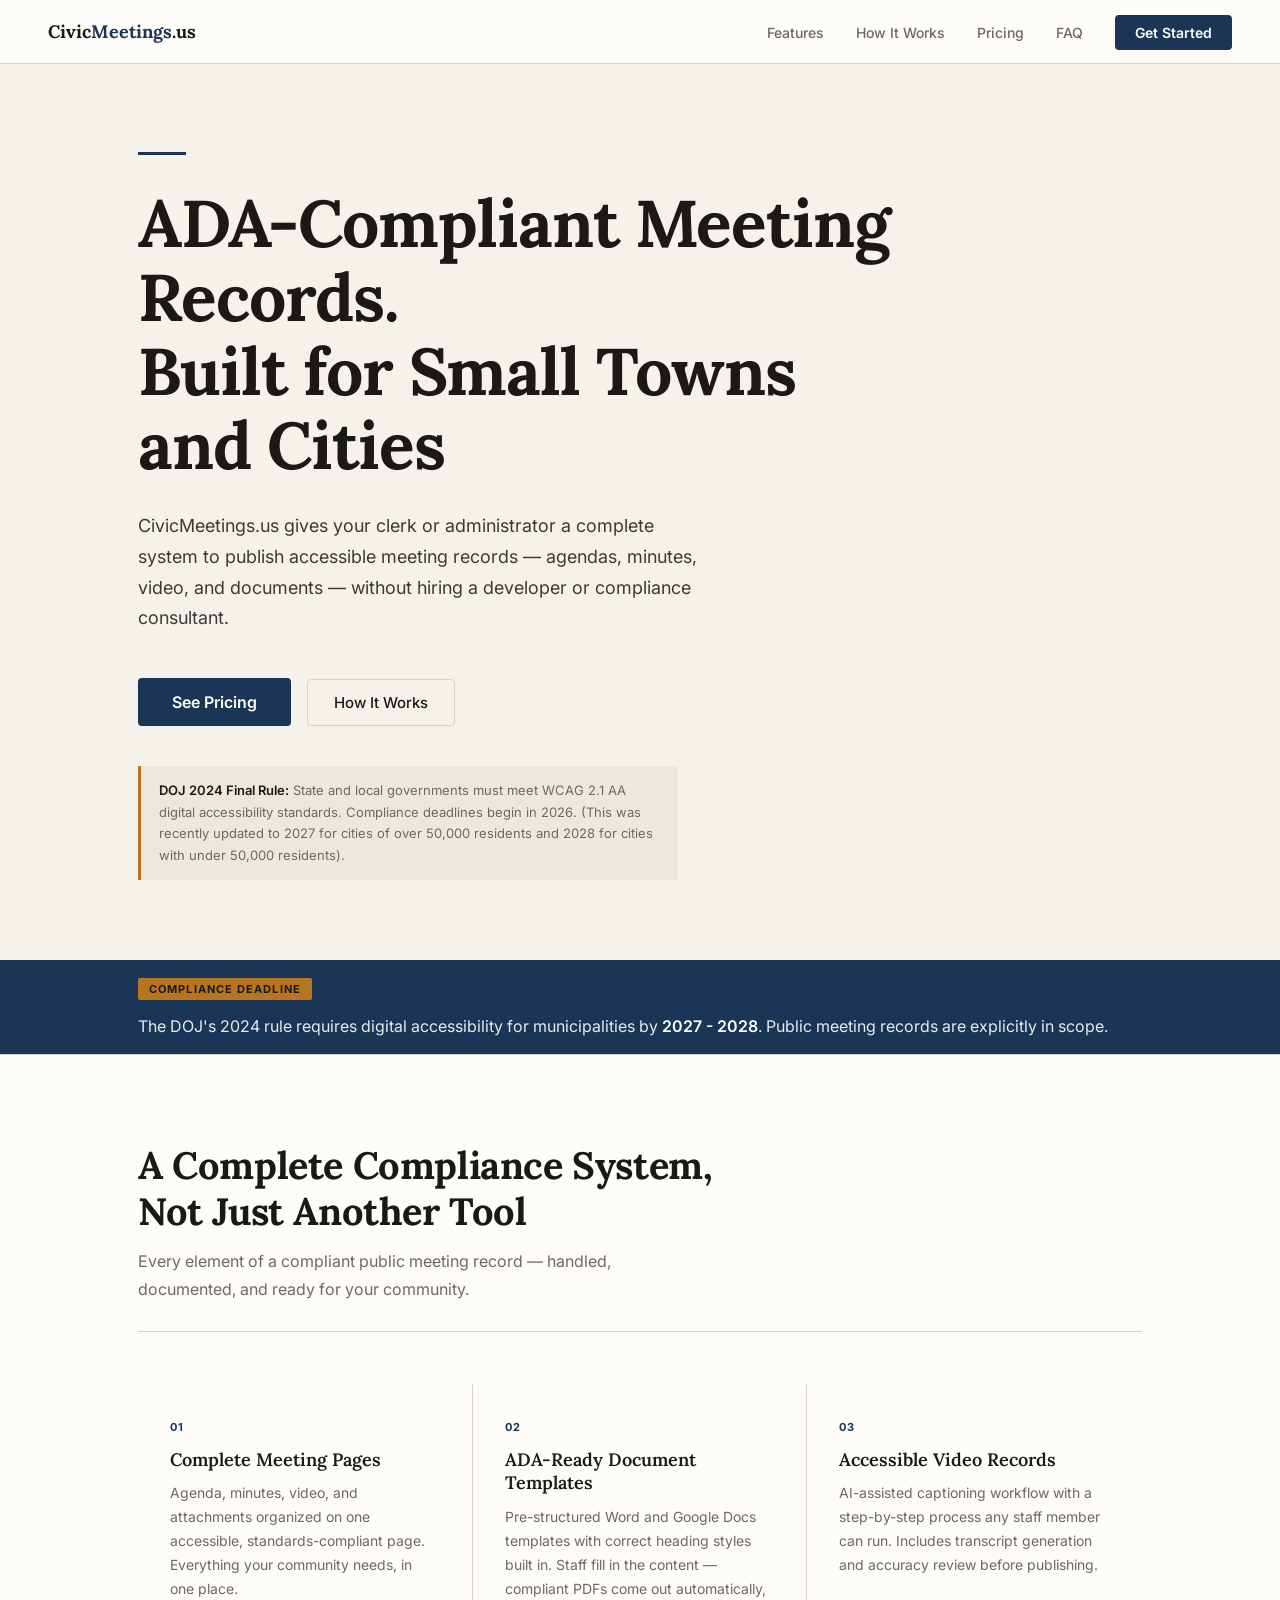
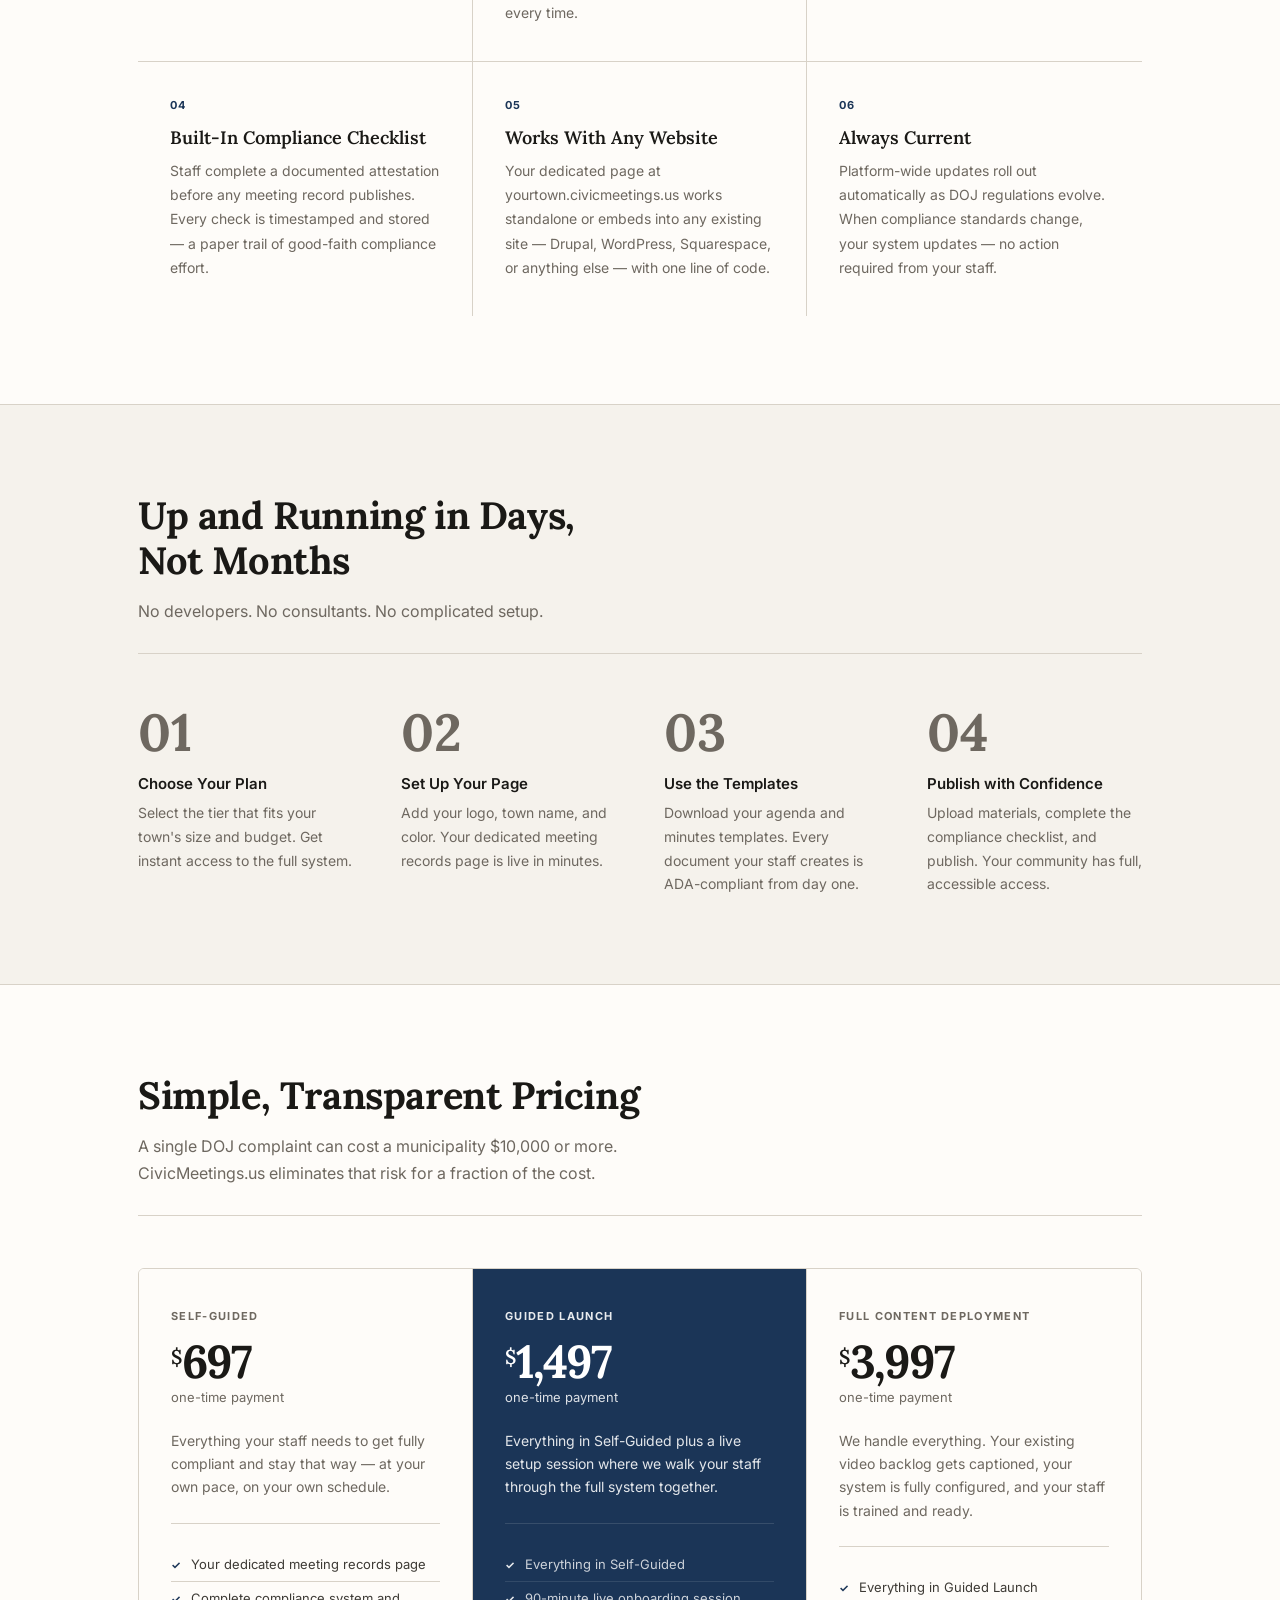
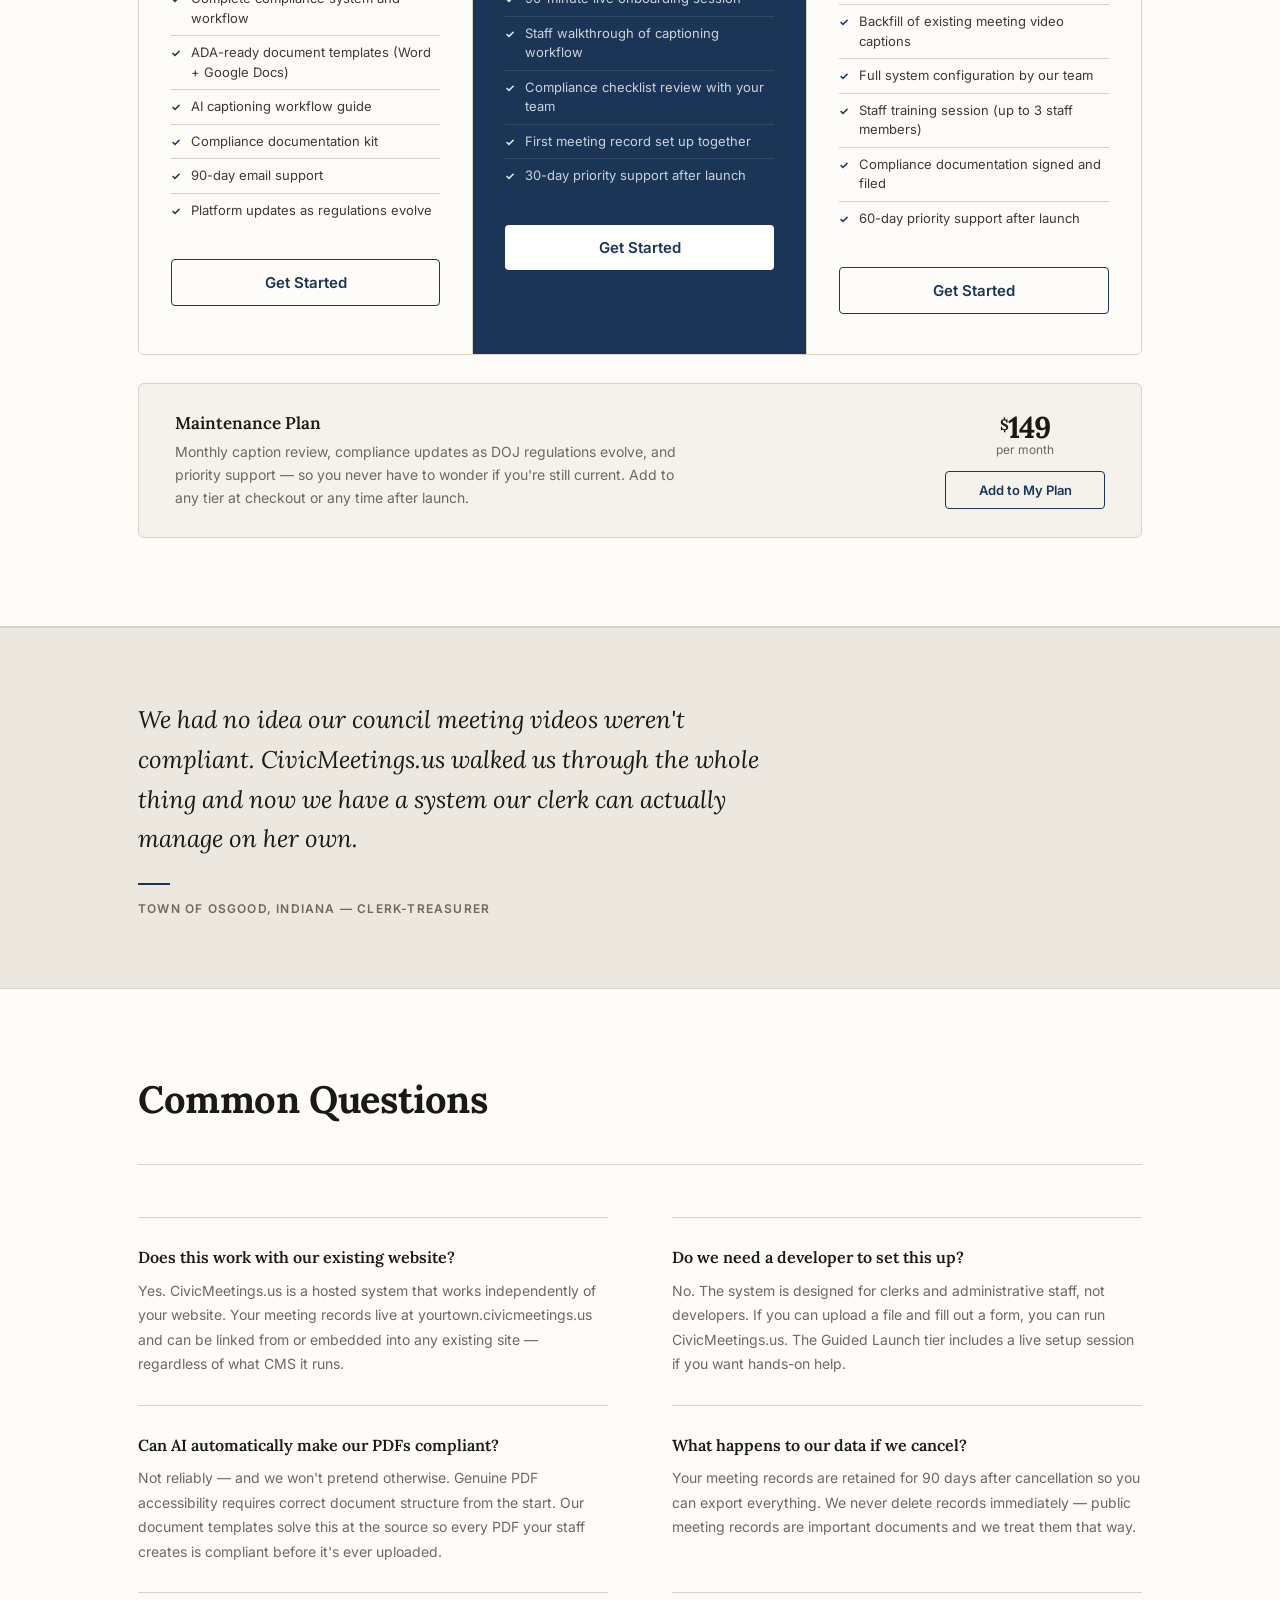
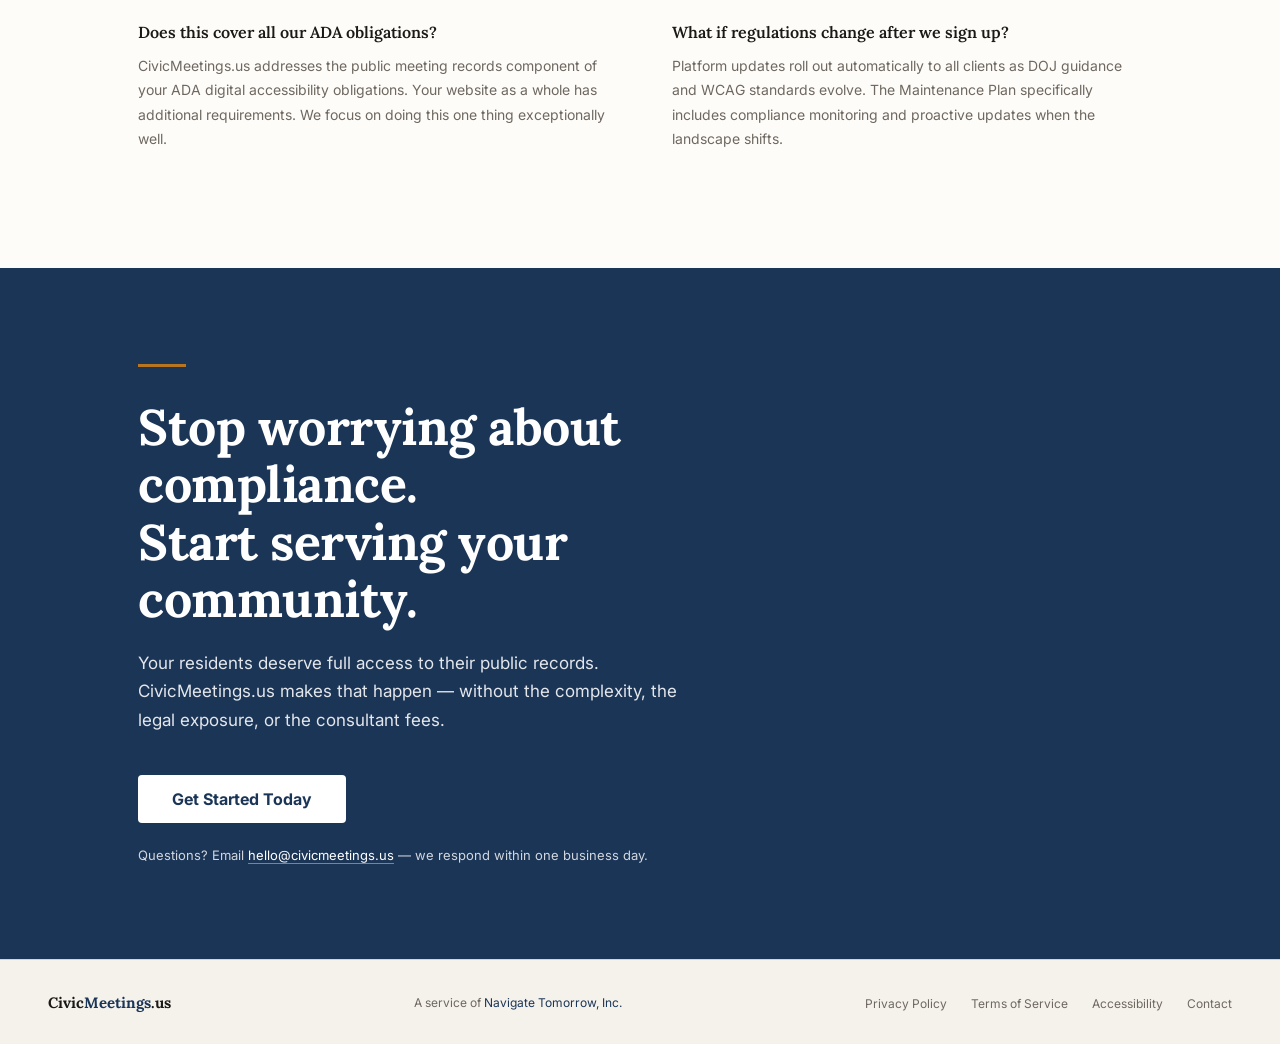
==== commit c2019c5b: "Update index.html" ====
--- a/index.html
+++ b/index.html
@@ -160,7 +160,7 @@
     }
     .urgency-badge {
       background: var(--amber);
-      color: #fff;
+      color: var(--ink);
       font-size: 11px;
       font-weight: 700;
       letter-spacing: 0.1em;
@@ -171,7 +171,7 @@
     }
     .urgency-text {
       font-size: 16px;
-      color: rgba(255,255,255,0.75);
+      color: rgba(255,255,255,0.9);
     }
     .urgency-text strong { color: #fff; font-weight: 600; }
 
@@ -264,7 +264,7 @@
       font-family: 'Lora', serif;
       font-size: 52px;
       font-weight: 700;
-      color: var(--border);
+      color: var(--ink-muted);
       line-height: 1;
       margin-bottom: 16px;
     }
@@ -313,7 +313,7 @@
       color: var(--ink-muted);
       margin-bottom: 16px;
     }
-    .pricing-card.featured .pricing-tier { color: rgba(255,255,255,0.55); }
+    .pricing-card.featured .pricing-tier { color: rgba(255,255,255,0.9); }
 
     .pricing-price {
       font-family: 'Lora', serif;
@@ -339,7 +339,7 @@
       color: var(--ink-muted);
       margin-bottom: 24px;
     }
-    .pricing-card.featured .pricing-cadence { color: rgba(255,255,255,0.5); }
+    .pricing-card.featured .pricing-cadence { color: rgba(255,255,255,0.85); }
 
     .pricing-description {
       font-size: 14px;
@@ -350,7 +350,7 @@
       border-bottom: 1px solid var(--border);
     }
     .pricing-card.featured .pricing-description {
-      color: rgba(255,255,255,0.6);
+      color: rgba(255,255,255,0.88);
       border-bottom-color: rgba(255,255,255,0.12);
     }
 
@@ -381,7 +381,7 @@
       margin-top: 2px;
       flex-shrink: 0;
     }
-    .pricing-card.featured .pricing-features li::before { color: rgba(255,255,255,0.5); }
+    .pricing-card.featured .pricing-features li::before { color: rgba(255,255,255,0.9); }
 
     .btn-pricing {
       display: block;
@@ -535,7 +535,7 @@
     }
     .closing-subtext {
       font-size: 17px;
-      color: rgba(255,255,255,0.6);
+      color: rgba(255,255,255,0.88);
       margin-bottom: 40px;
       line-height: 1.7;
     }
@@ -554,12 +554,12 @@
     .closing-note {
       margin-top: 24px;
       font-size: 13px;
-      color: rgba(255,255,255,0.4);
+      color: rgba(255,255,255,0.8);
     }
     .closing-note a {
-      color: rgba(255,255,255,0.6);
+      color: #fff;
       text-decoration: none;
-      border-bottom: 1px solid rgba(255,255,255,0.2);
+      border-bottom: 1px solid rgba(255,255,255,0.4);
     }
 
     /* ─── FOOTER ─── */
@@ -768,7 +768,7 @@
       </div>
 
       <div class="pricing-card">
-        <div class="pricing-tier">Done For You</div>
+        <div class="pricing-tier">Full Content Deployment</div>
         <div class="pricing-price"><sup>$</sup>3,997</div>
         <div class="pricing-cadence">one-time payment</div>
         <p class="pricing-description">We handle everything. Your existing video backlog gets captioned, your system is fully configured, and your staff is trained and ready.</p>
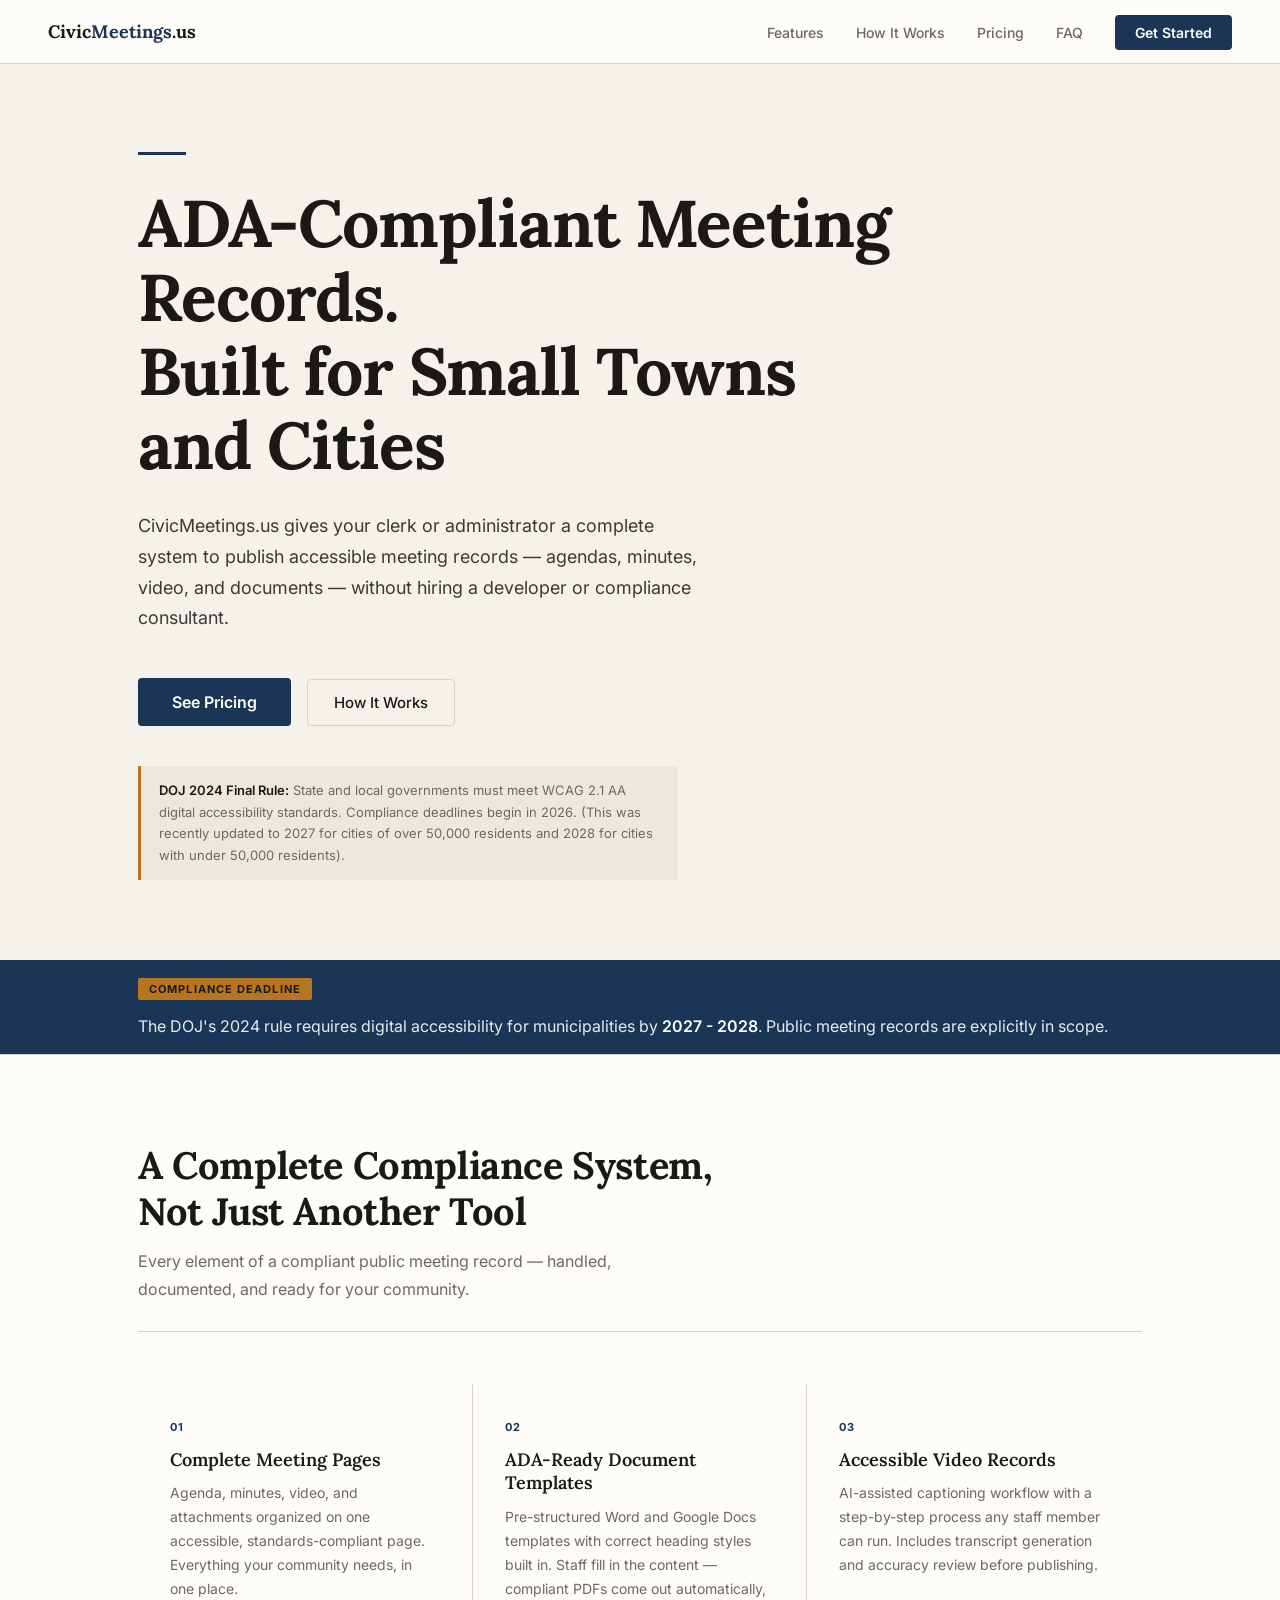
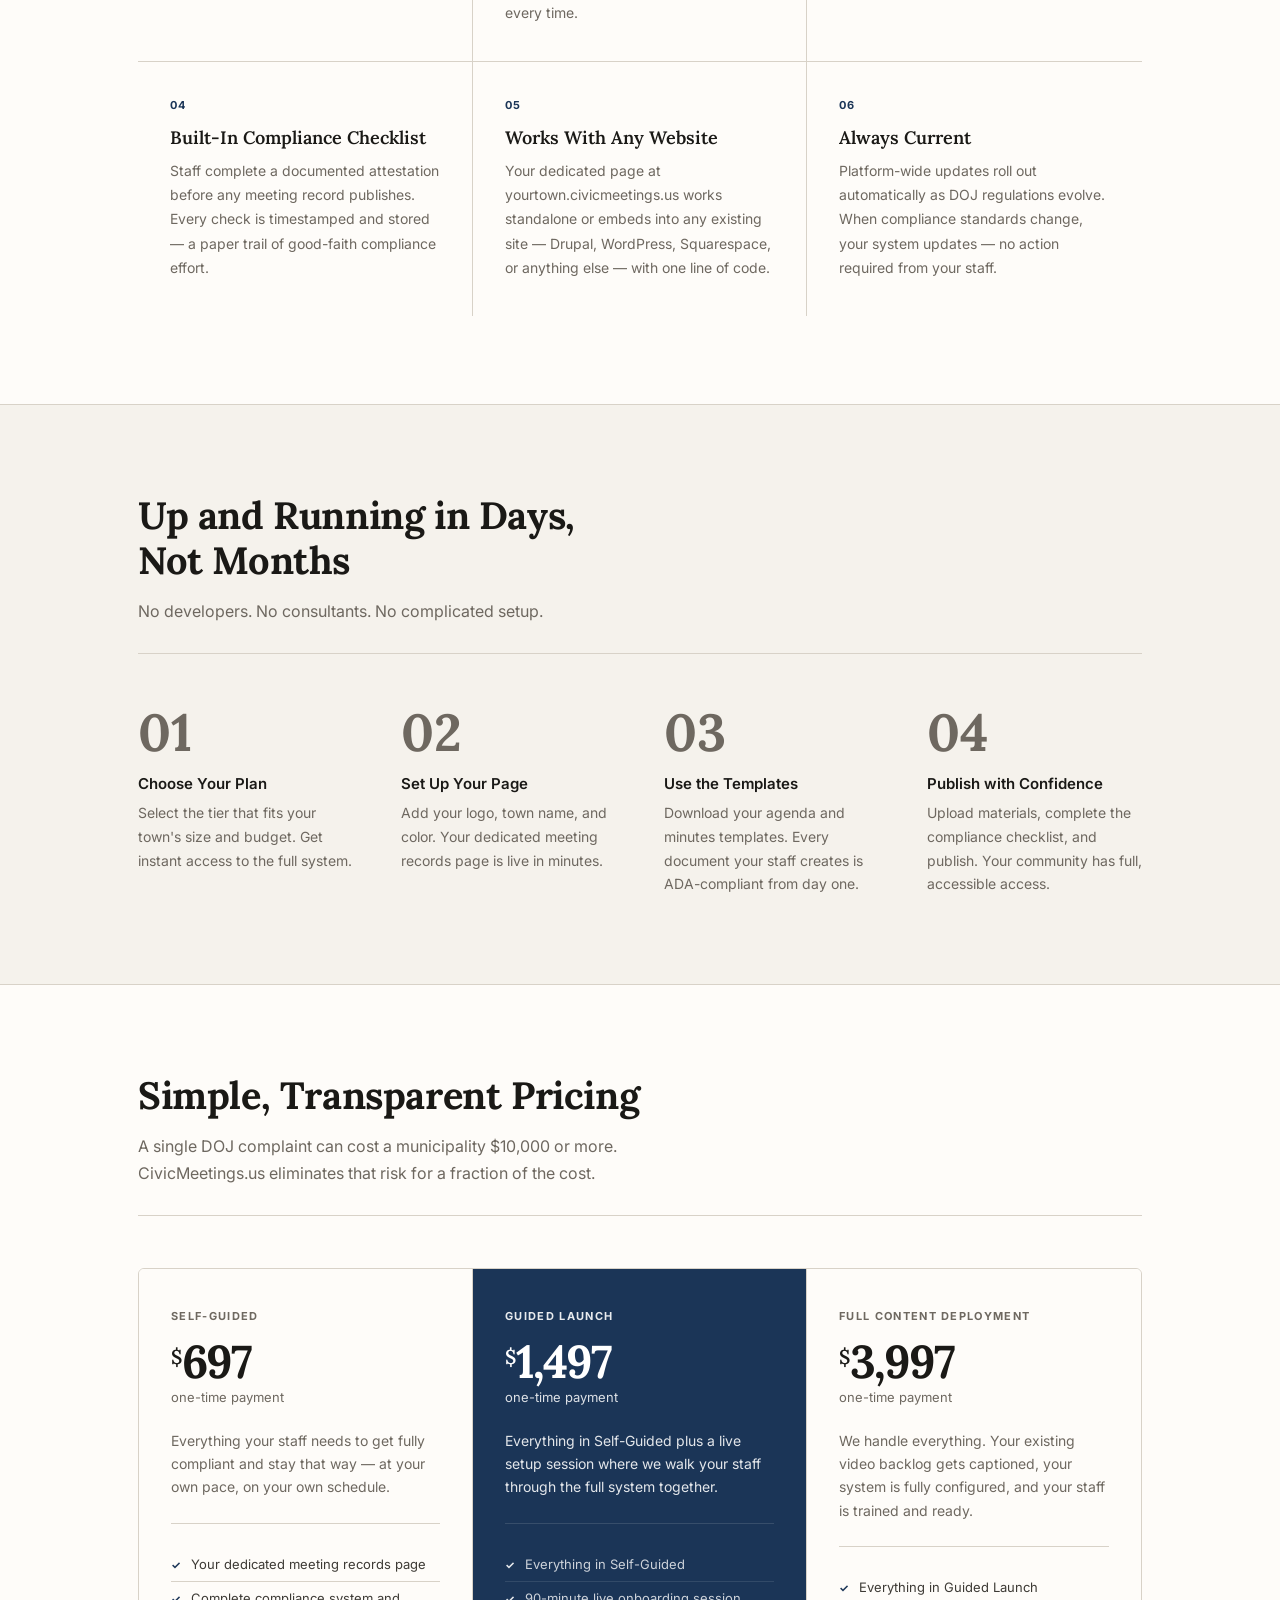
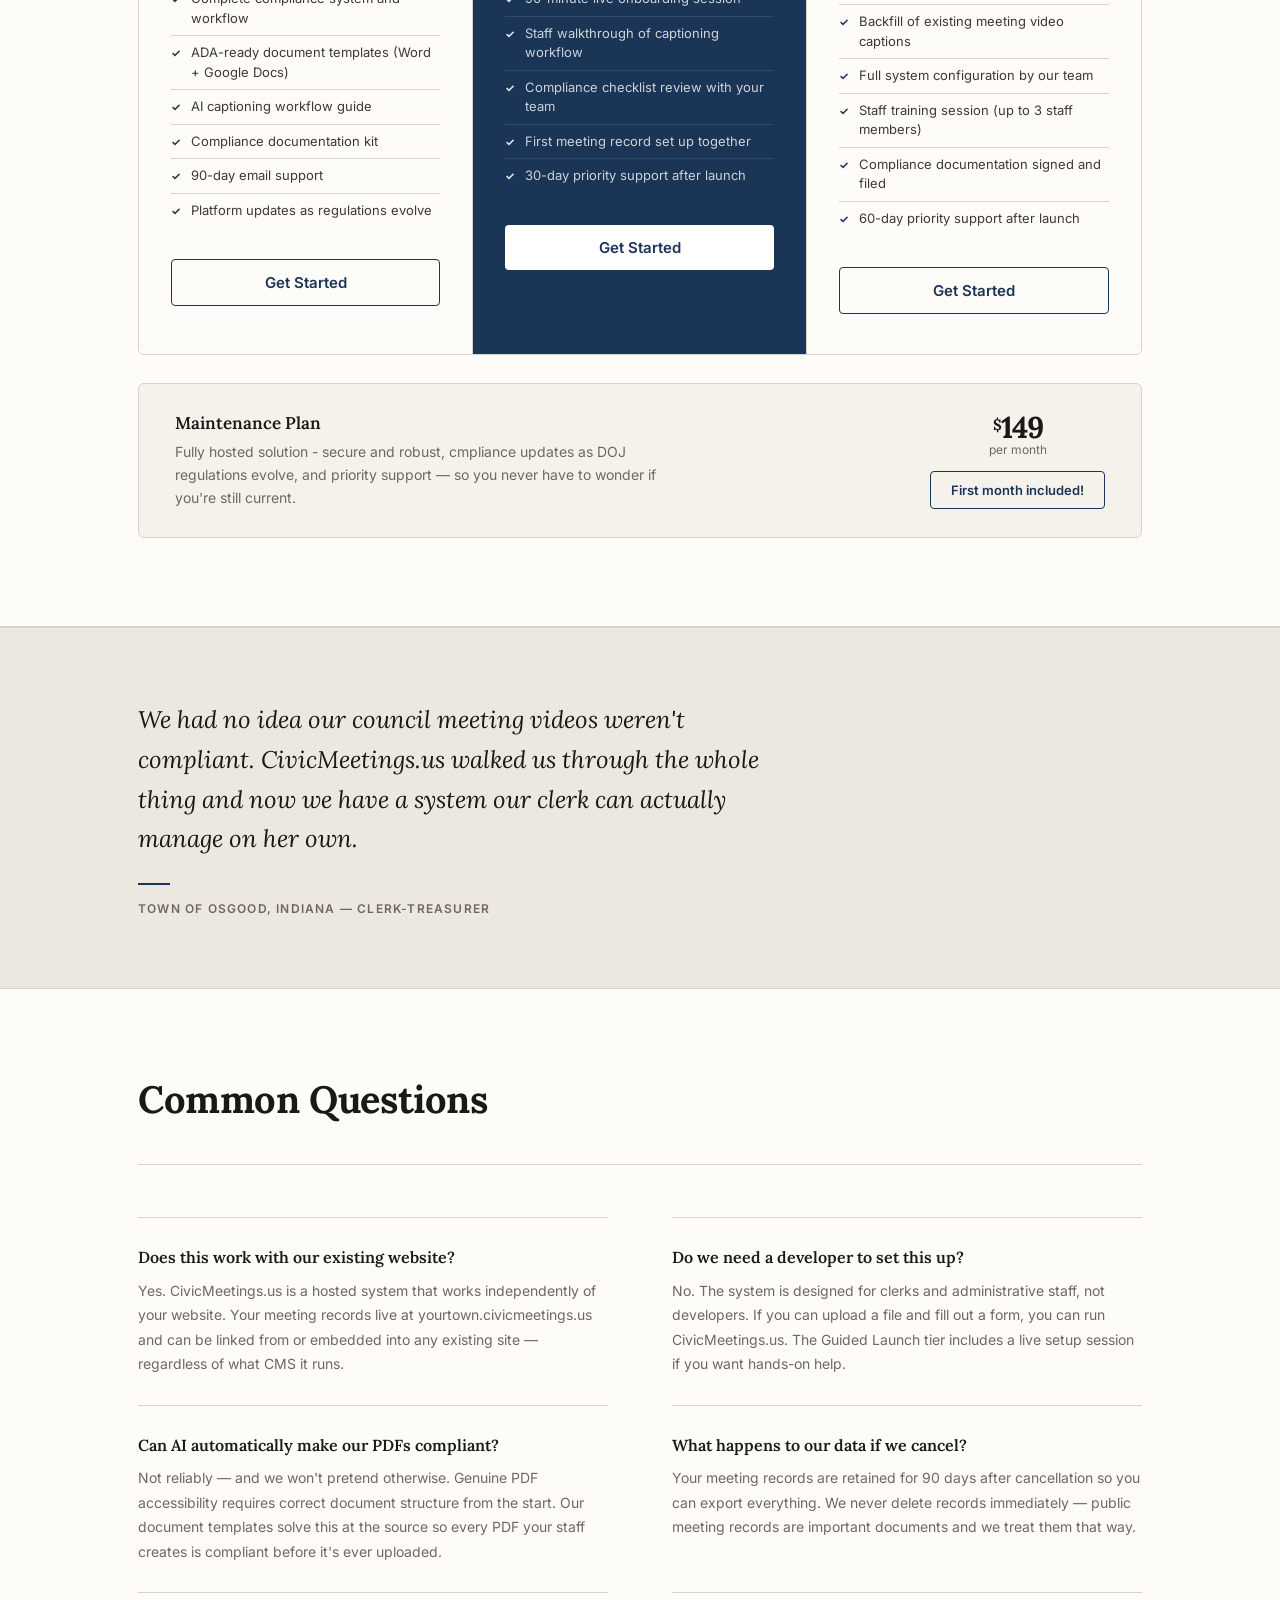
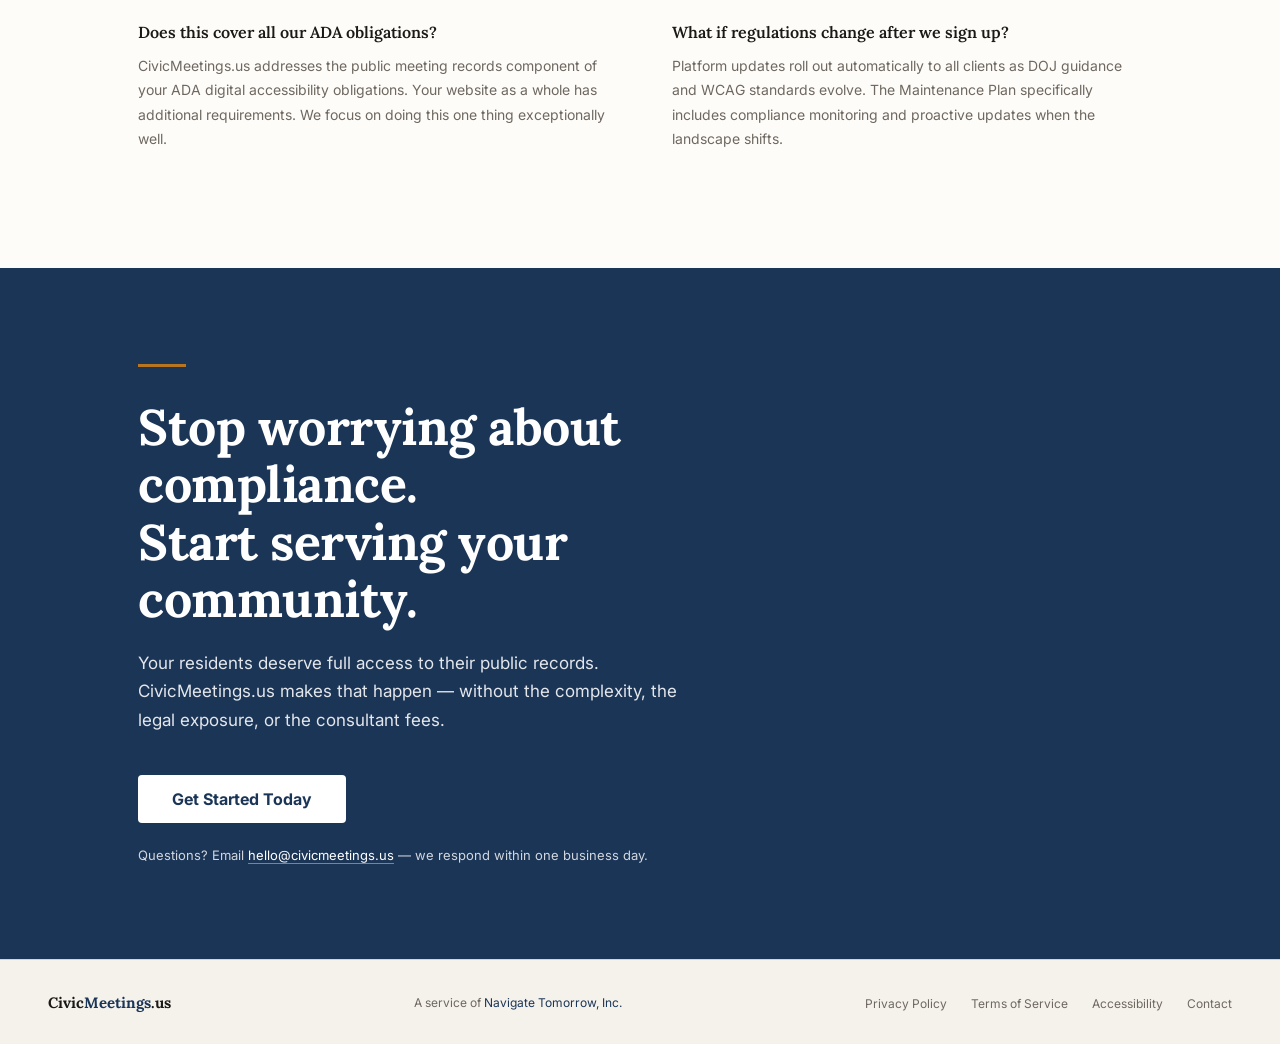
==== commit df33ea34: "Update index.html" ====
--- a/index.html
+++ b/index.html
@@ -788,12 +788,12 @@
     <div class="maintenance-card">
       <div class="maintenance-left">
         <h3>Maintenance Plan</h3>
-        <p>Monthly caption review, compliance updates as DOJ regulations evolve, and priority support — so you never have to wonder if you're still current. Add to any tier at checkout or any time after launch.</p>
+        <p>Fully hosted solution - secure and robust, cmpliance updates as DOJ regulations evolve, and priority support — so you never have to wonder if you're still current.</p>
       </div>
       <div class="maintenance-right">
         <div class="maintenance-price"><sup>$</sup>149</div>
         <div class="maintenance-cadence">per month</div>
-        <a href="#" class="btn-pricing btn-pricing-outline" style="font-size:13px; padding:10px 20px;">Add to My Plan</a>
+        <a href="#" class="btn-pricing btn-pricing-outline" style="font-size:13px; padding:10px 20px;">First month included!</a>
       </div>
     </div>
 
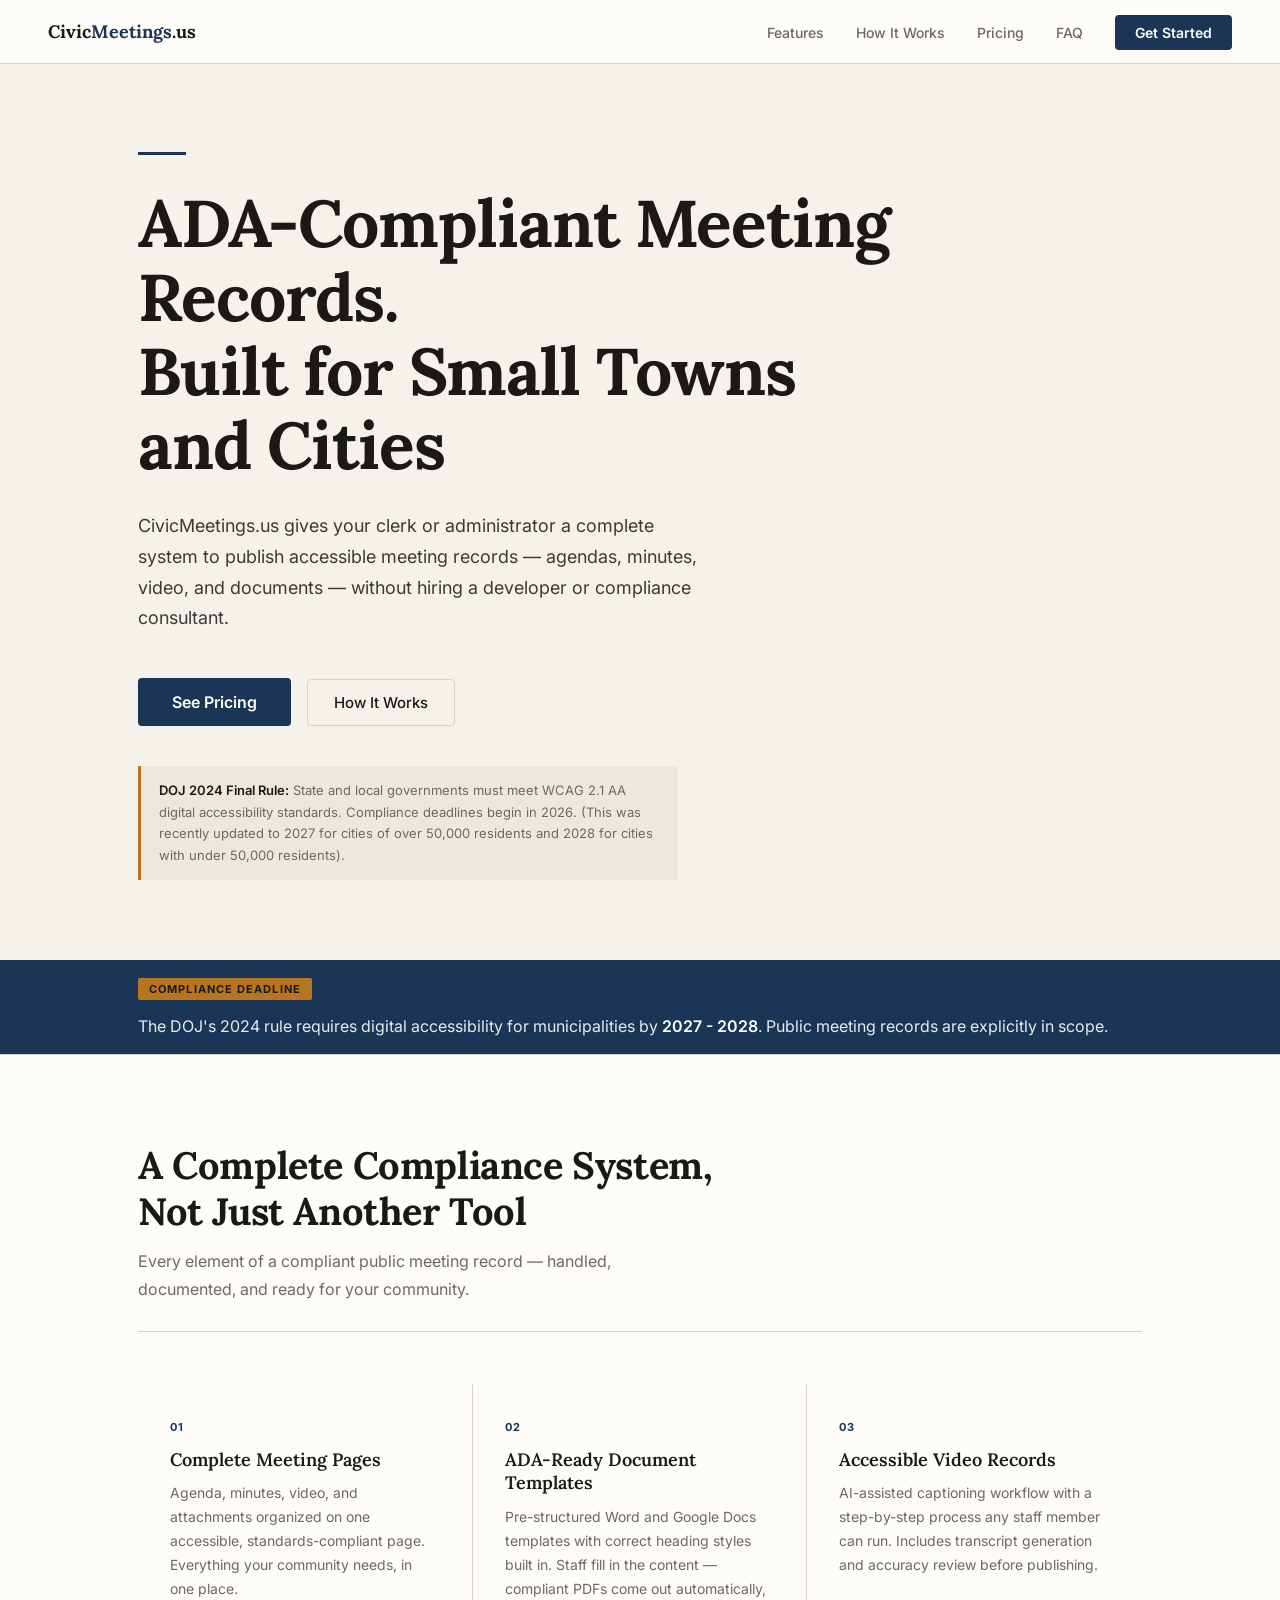
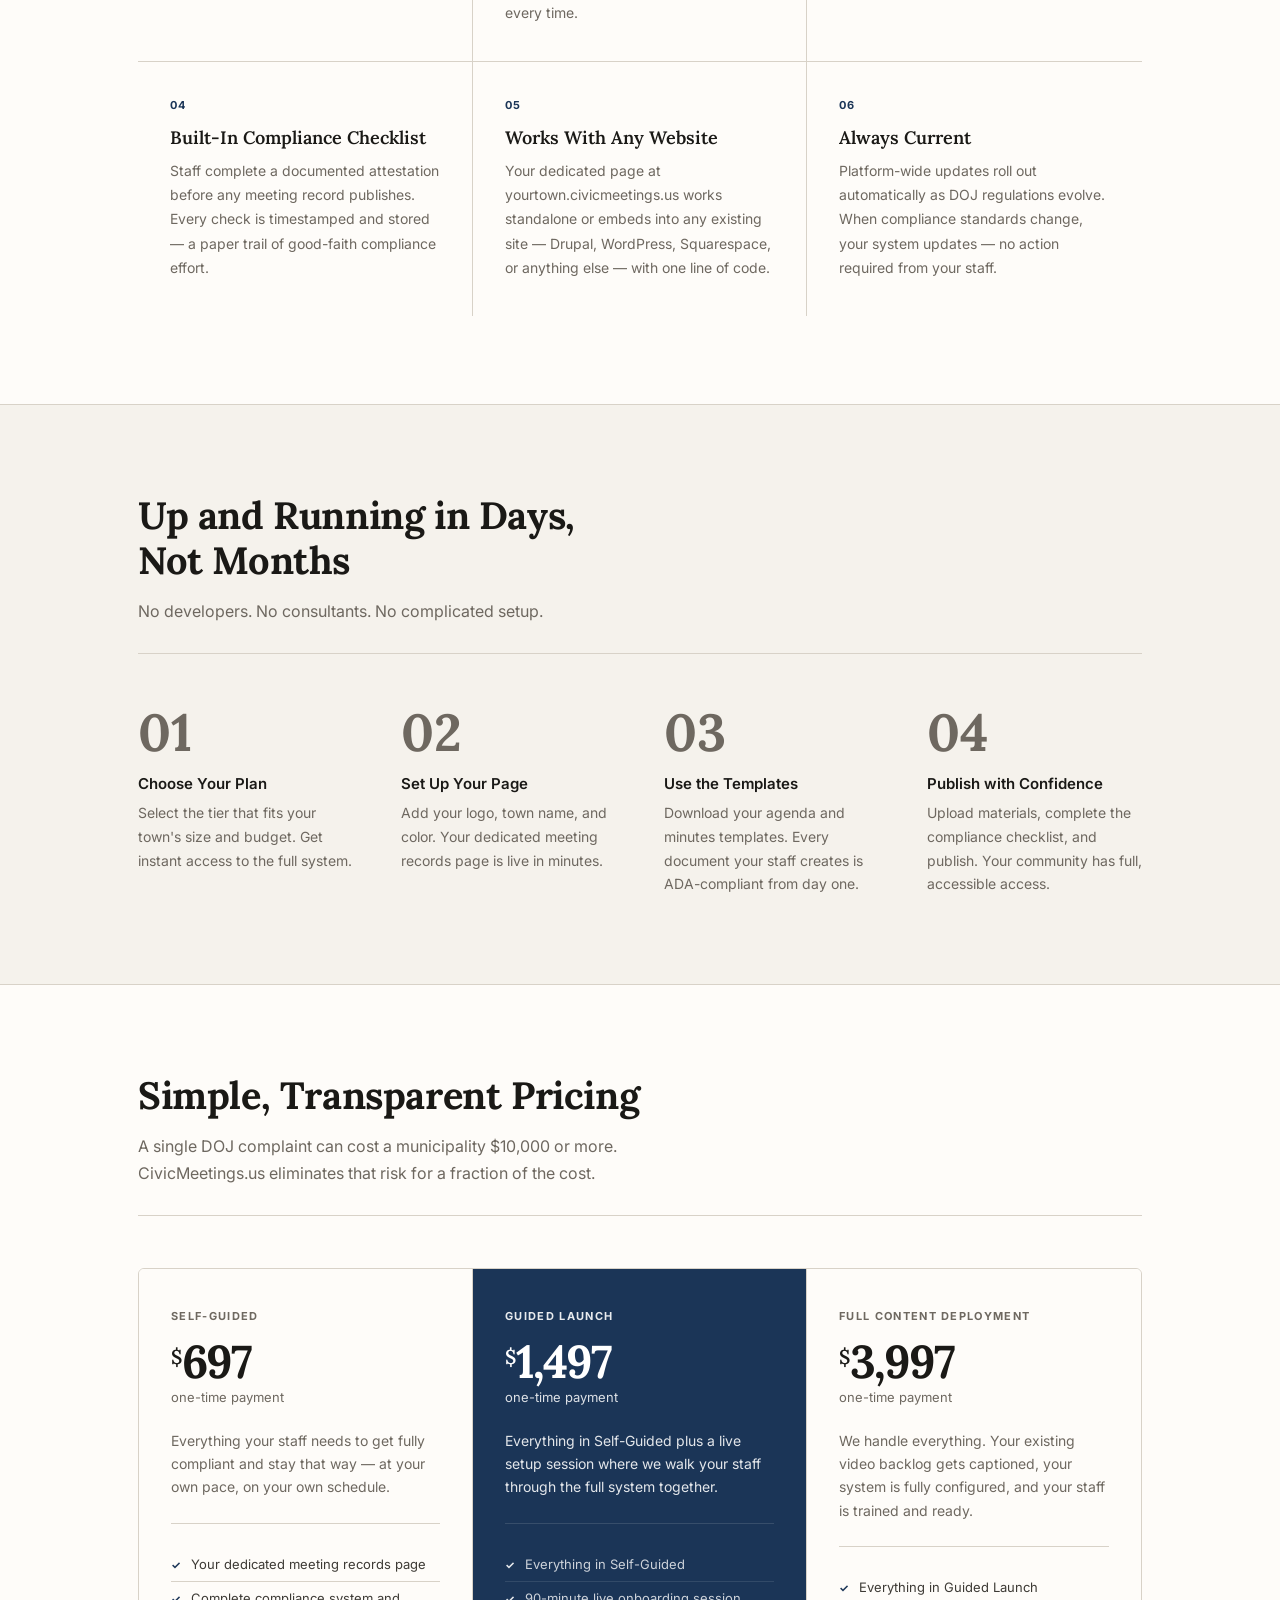
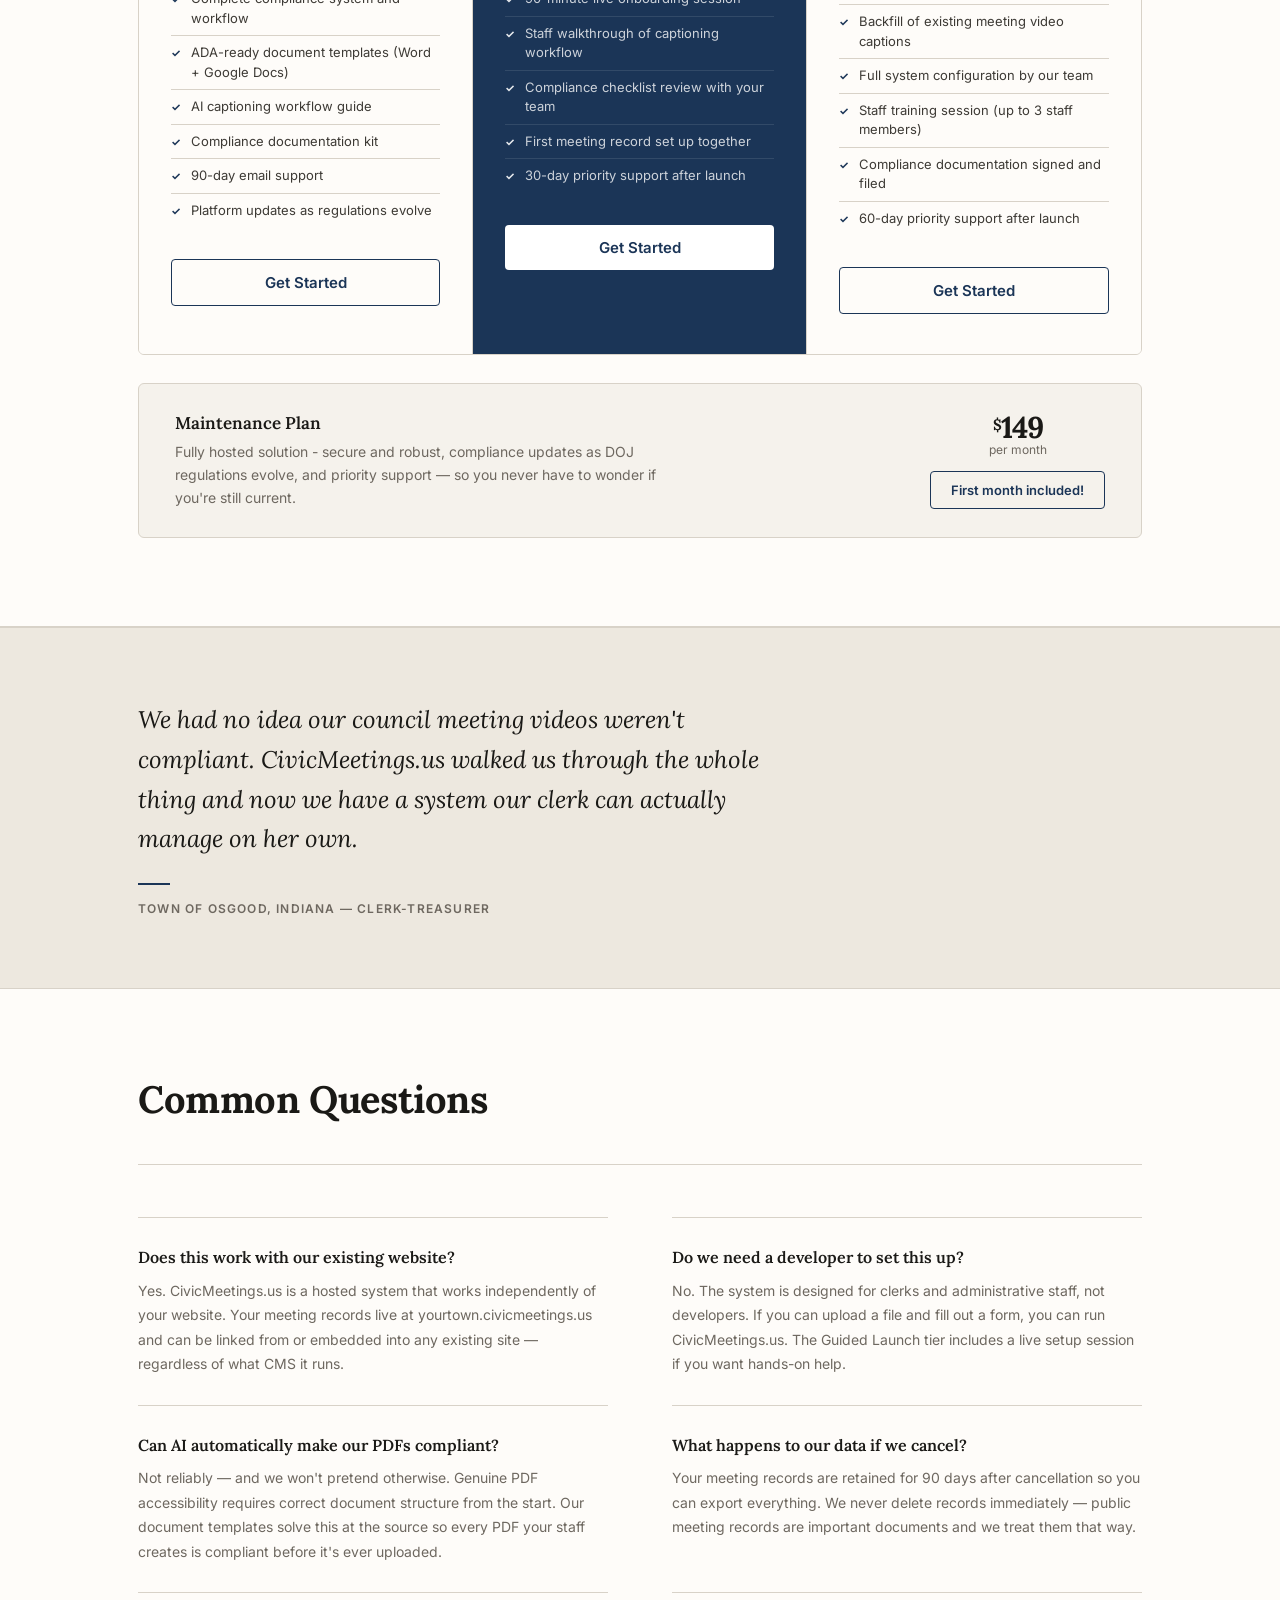
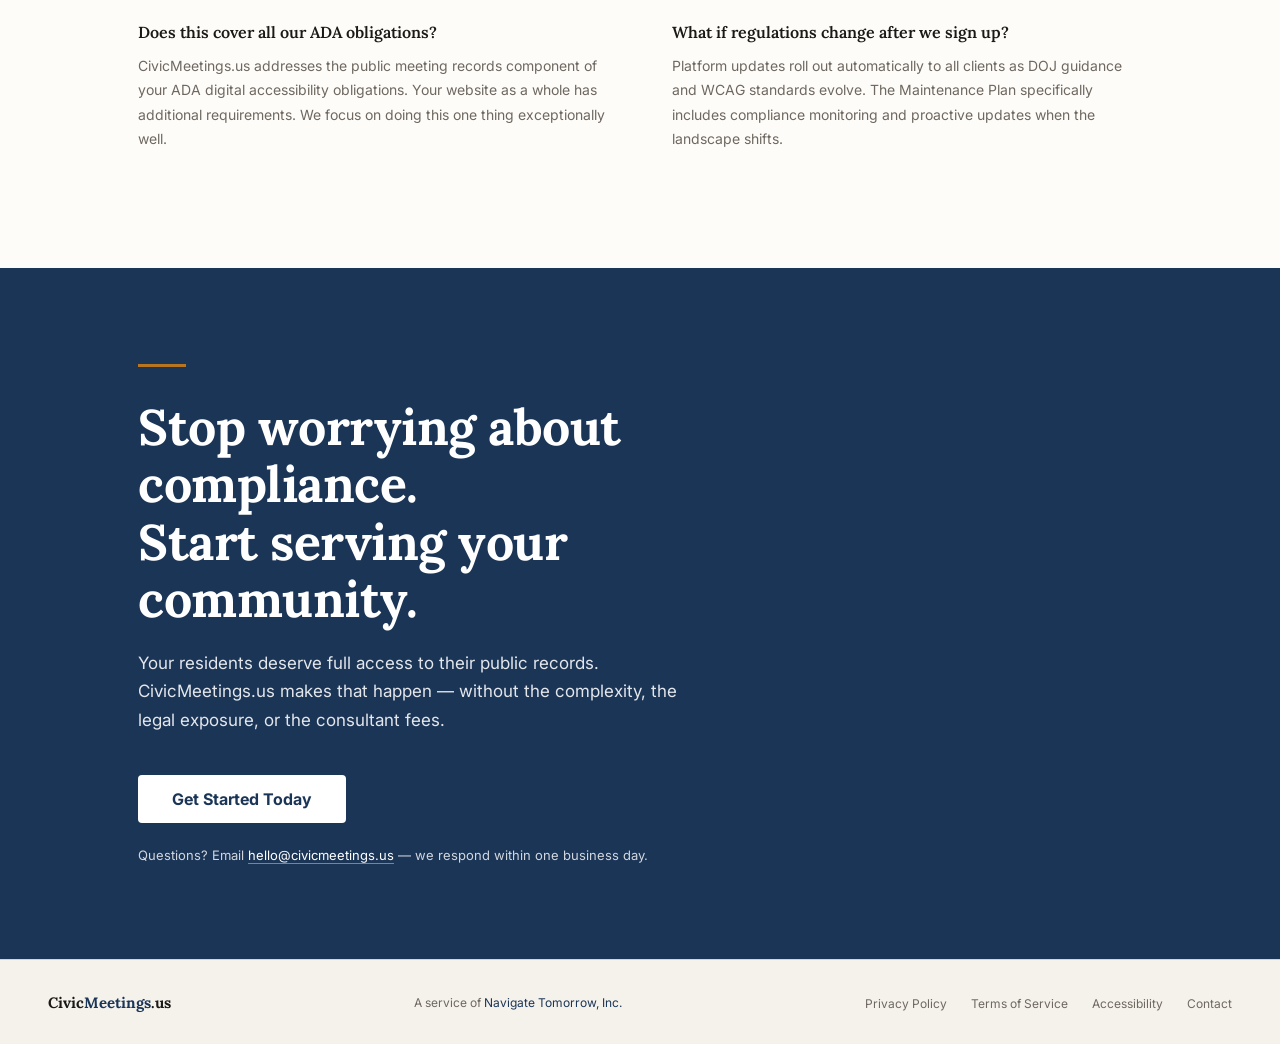
==== commit c105231a: "Update index.html" ====
--- a/index.html
+++ b/index.html
@@ -788,7 +788,7 @@
     <div class="maintenance-card">
       <div class="maintenance-left">
         <h3>Maintenance Plan</h3>
-        <p>Fully hosted solution - secure and robust, cmpliance updates as DOJ regulations evolve, and priority support — so you never have to wonder if you're still current.</p>
+        <p>Fully hosted solution - secure and robust, compliance updates as DOJ regulations evolve, and priority support — so you never have to wonder if you're still current.</p>
       </div>
       <div class="maintenance-right">
         <div class="maintenance-price"><sup>$</sup>149</div>
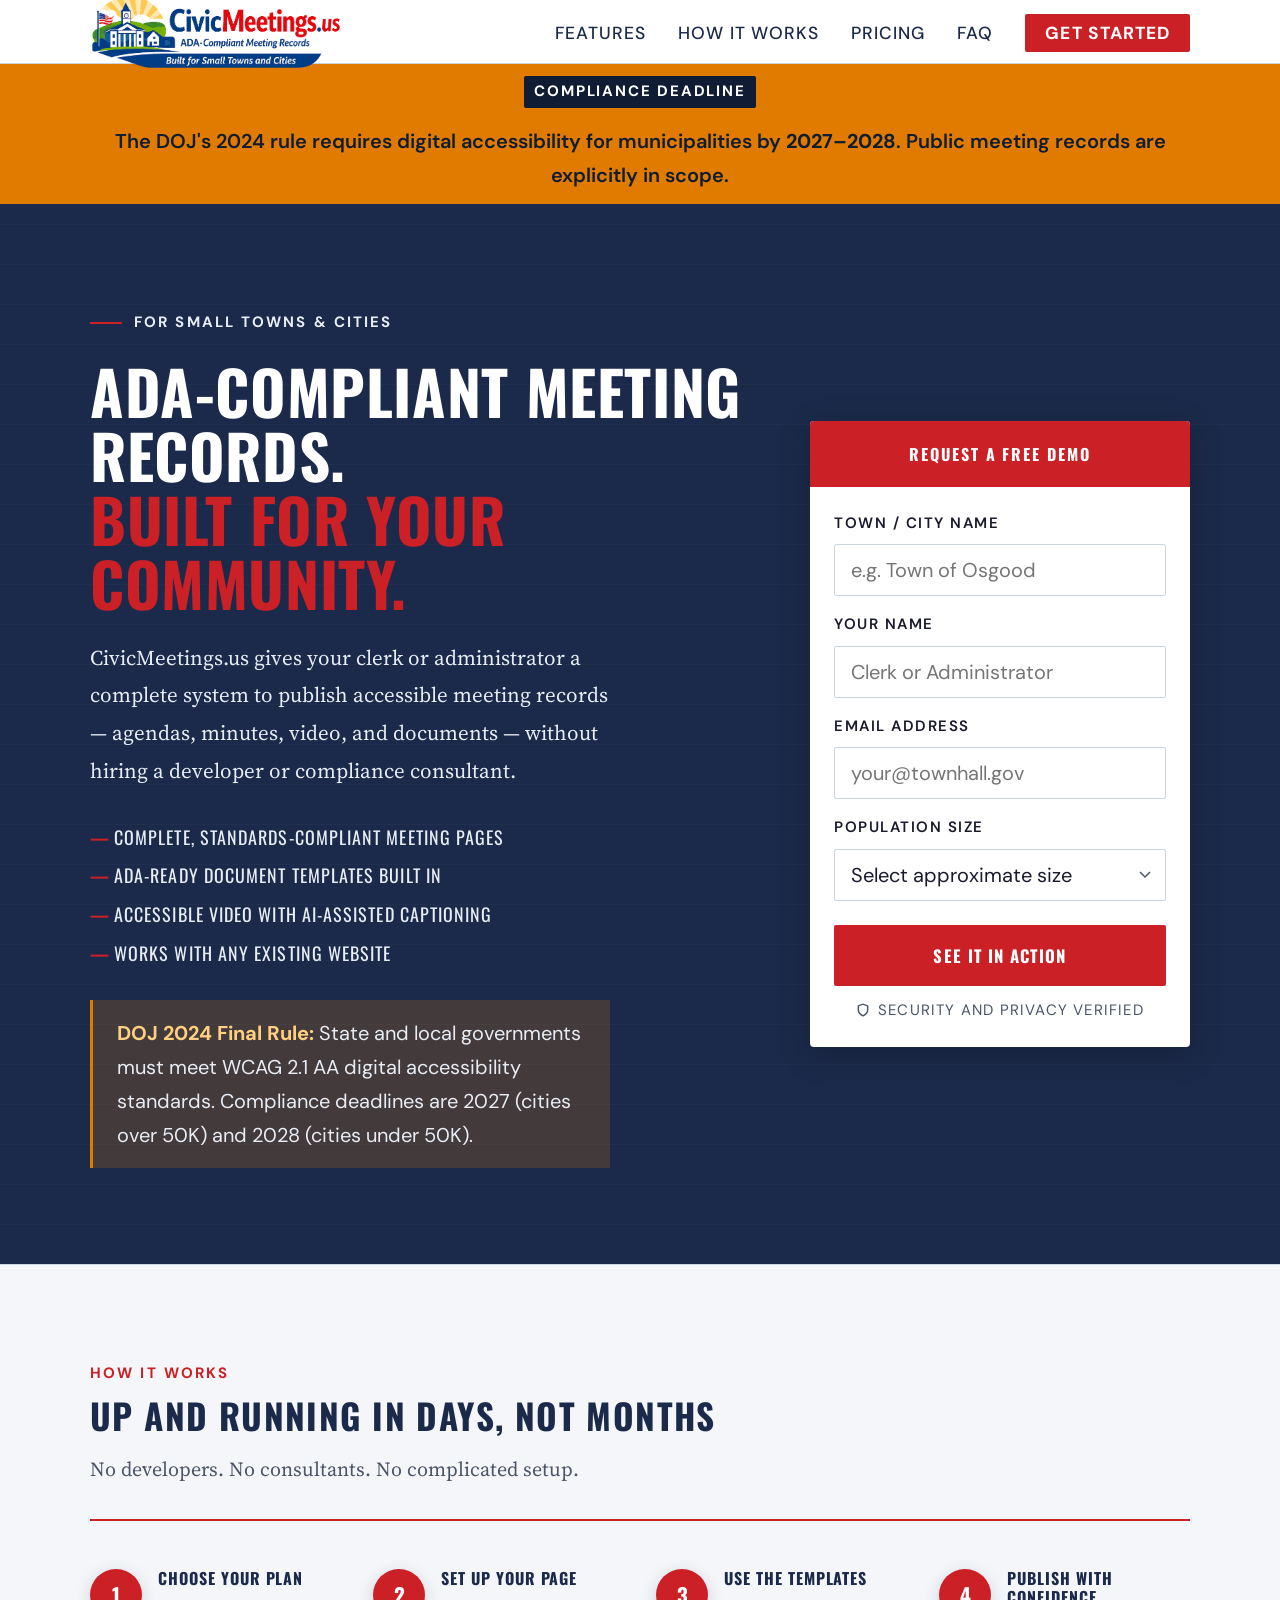
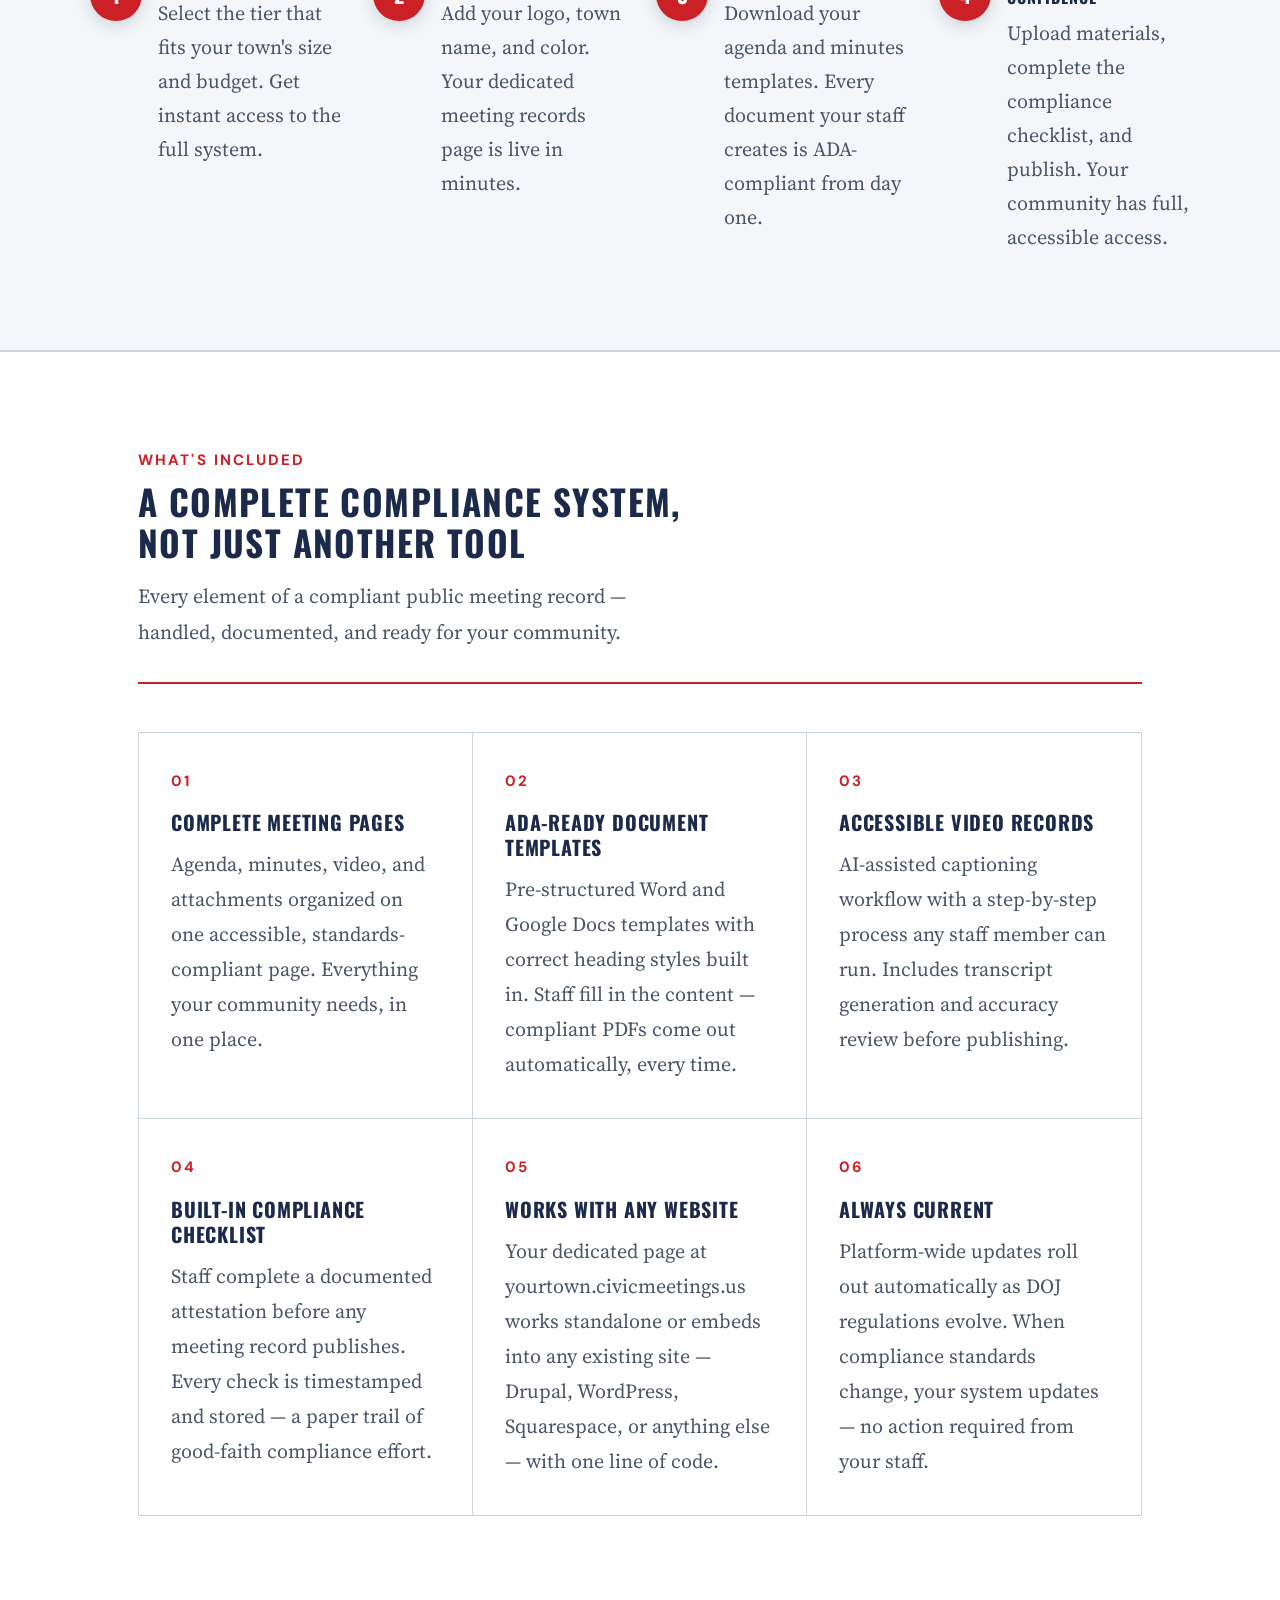
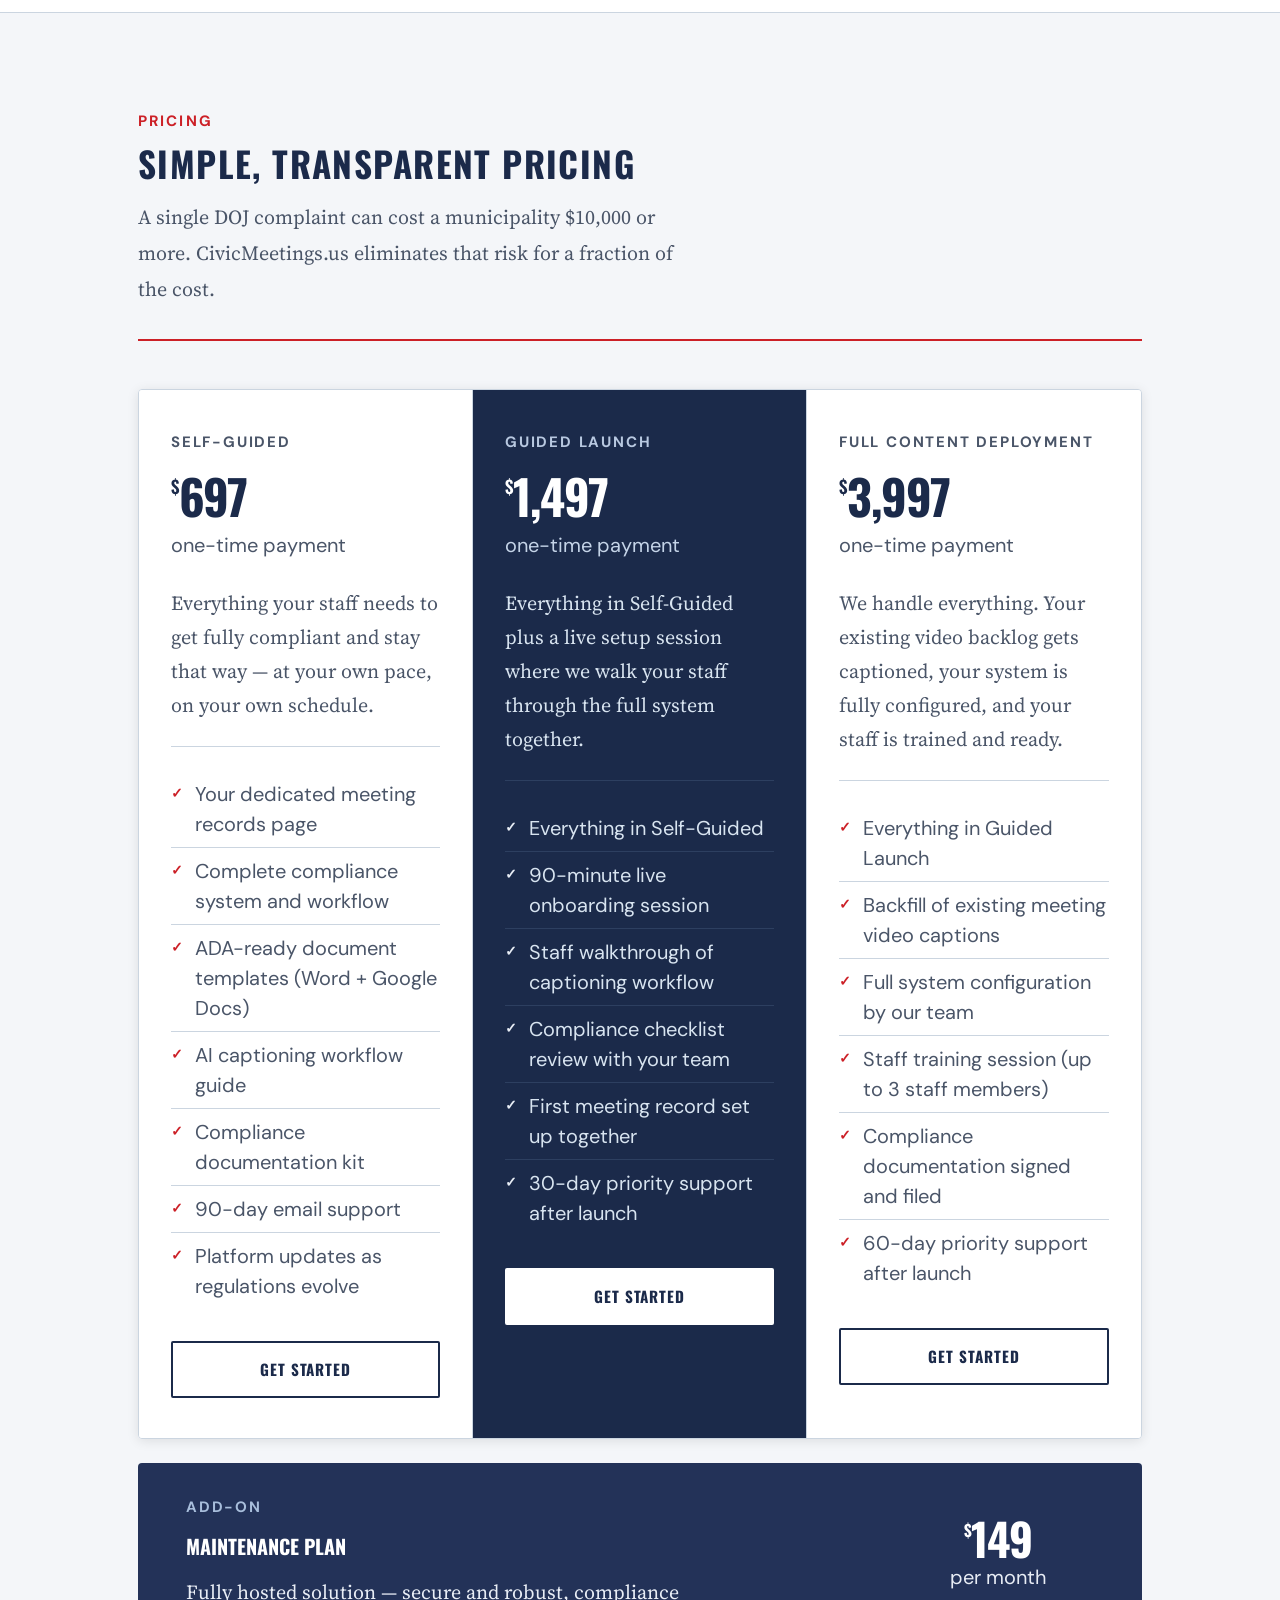
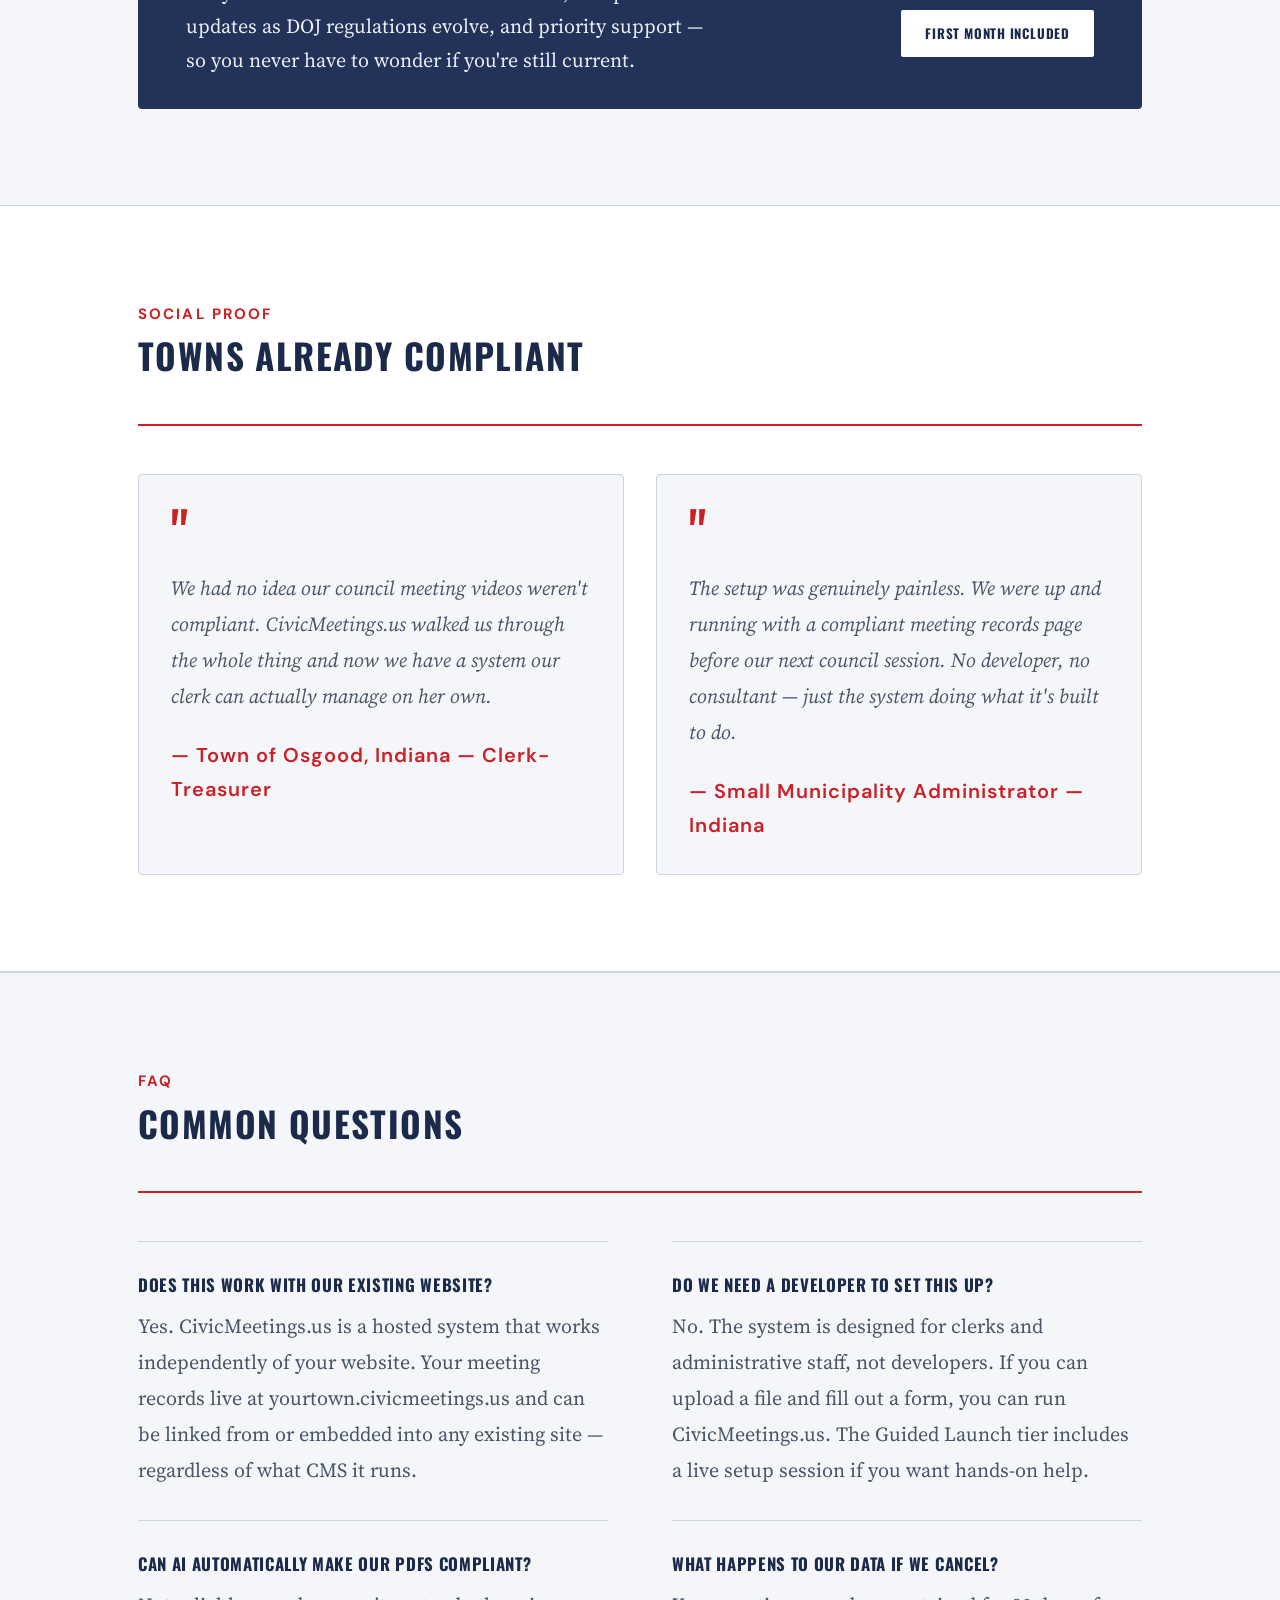
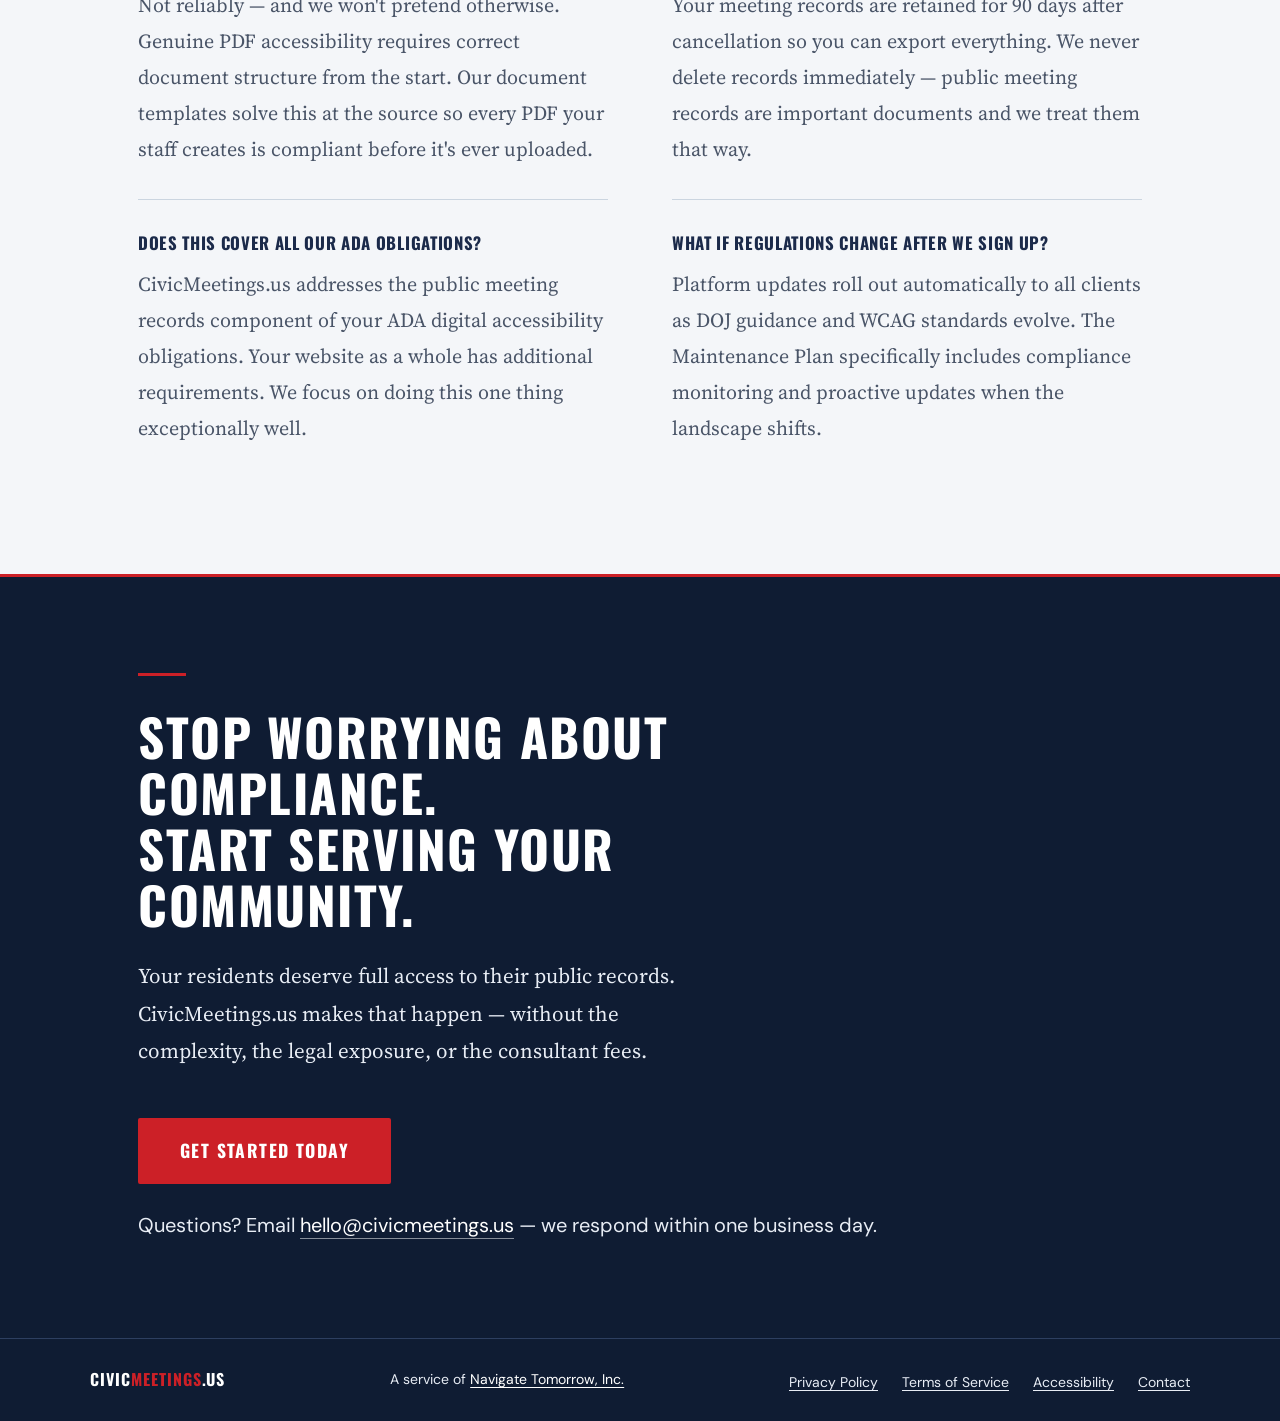
==== commit 4602d0f0: "Rebrand to new design system: extract CSS, swap logo, update all pages - Replace embedded styles wit" ====
--- a/index.html
+++ b/index.html
@@ -1,653 +1,152 @@
 <!DOCTYPE html>
 <html lang="en">
 <head>
-  <meta charset="UTF-8">
-  <meta name="viewport" content="width=device-width, initial-scale=1.0">
-  <title>CivicMeetings.us — ADA-Compliant Public Meeting Records for Small Towns</title>
-  <link href="https://fonts.googleapis.com/css2?family=Lora:ital,wght@0,400;0,600;0,700;1,400&family=Inter:wght@400;500;600;700&display=swap" rel="stylesheet">
-  <style>
-    :root {
-      --cream:       #F5F2EC;
-      --cream-dark:  #EDE8DF;
-      --warm-white:  #FEFCF9;
-      --ink:         #1A1916;
-      --ink-mid:     #3D3A35;
-      --ink-muted:   #6E6860;
-      --navy:        #1B3557;
-      --navy-hover:  #142A45;
-      --amber:       #B8751F;
-      --border:      #D8D2C8;
-    }
-
-    *, *::before, *::after { box-sizing: border-box; margin: 0; padding: 0; }
-    html { scroll-behavior: smooth; }
-    body {
-      font-family: 'Inter', sans-serif;
-      background: var(--cream);
-      color: var(--ink);
-      overflow-x: hidden;
-    }
-
-    /* ─── NAV ─── */
-    nav {
-      position: sticky;
-      top: 0;
-      z-index: 100;
-      padding: 0 48px;
-      height: 64px;
-      display: flex;
-      align-items: center;
-      justify-content: space-between;
-      background: var(--warm-white);
-      border-bottom: 1px solid var(--border);
-    }
-    .nav-logo {
-      font-family: 'Lora', serif;
-      font-size: 18px;
-      font-weight: 700;
-      color: var(--ink);
-      text-decoration: none;
-    }
-    .nav-logo span { color: var(--navy); }
-    .nav-links {
-      display: flex;
-      align-items: center;
-      gap: 32px;
-      list-style: none;
-    }
-    .nav-links a {
-      font-size: 14px;
-      font-weight: 500;
-      color: var(--ink-muted);
-      text-decoration: none;
-      transition: color 0.2s;
-    }
-    .nav-links a:hover { color: var(--ink); }
-    .nav-cta {
-      background: var(--navy) !important;
-      color: var(--warm-white) !important;
-      padding: 9px 20px;
-      border-radius: 4px;
-      font-weight: 600 !important;
-      transition: background 0.2s !important;
-    }
-    .nav-cta:hover { background: var(--navy-hover) !important; }
-
-    /* ─── HERO ─── */
-    .hero {
-      padding: 88px 48px 80px;
-      max-width: 1100px;
-      margin: 0 auto;
-    }
-    .hero-rule {
-      width: 48px;
-      height: 3px;
-      background: var(--navy);
-      margin-bottom: 32px;
-    }
-    .hero-title {
-      font-family: 'Lora', serif;
-      font-size: clamp(40px, 5.5vw, 66px);
-      font-weight: 700;
-      line-height: 1.12;
-      color: var(--ink);
-      letter-spacing: -1px;
-      margin-bottom: 28px;
-      max-width: 760px;
-    }
-    .hero-subtitle {
-      font-size: 18px;
-      line-height: 1.72;
-      color: var(--ink-mid);
-      max-width: 580px;
-      margin-bottom: 44px;
-    }
-    .hero-cta-group {
-      display: flex;
-      align-items: center;
-      gap: 16px;
-      flex-wrap: wrap;
-      margin-bottom: 40px;
-    }
-    .btn-primary {
-      display: inline-block;
-      background: var(--navy);
-      color: var(--warm-white);
-      padding: 14px 34px;
-      border-radius: 4px;
-      font-weight: 600;
-      font-size: 16px;
-      text-decoration: none;
-      transition: background 0.2s;
-    }
-    .btn-primary:hover { background: var(--navy-hover); }
-    .btn-secondary {
-      display: inline-block;
-      background: transparent;
-      color: var(--ink);
-      padding: 13px 26px;
-      border-radius: 4px;
-      font-weight: 500;
-      font-size: 15px;
-      border: 1px solid var(--border);
-      text-decoration: none;
-      transition: border-color 0.2s;
-    }
-    .btn-secondary:hover { border-color: var(--ink-mid); }
-    .hero-compliance-note {
-      font-size: 13px;
-      color: var(--ink-muted);
-      padding: 14px 18px;
-      background: var(--cream-dark);
-      border-left: 3px solid var(--amber);
-      max-width: 540px;
-      line-height: 1.65;
-    }
-    .hero-compliance-note strong { color: var(--ink); font-weight: 600; }
-
-    /* ─── URGENCY BANNER ─── */
-    .urgency-section {
-      background: var(--navy);
-      padding: 18px 48px;
-    }
-    .urgency-inner {
-      max-width: 1004px;
-      margin: 0 auto;
-      display: flex;
-      align-items: center;
-      gap: 16px;
-      flex-wrap: wrap;
-    }
-    .urgency-badge {
-      background: var(--amber);
-      color: var(--ink);
-      font-size: 11px;
-      font-weight: 700;
-      letter-spacing: 0.1em;
-      text-transform: uppercase;
-      padding: 4px 11px;
-      border-radius: 2px;
-      white-space: nowrap;
-    }
-    .urgency-text {
-      font-size: 16px;
-      color: rgba(255,255,255,0.9);
-    }
-    .urgency-text strong { color: #fff; font-weight: 600; }
-
-    /* ─── SHARED LAYOUT ─── */
-    .section-container {
-      max-width: 1100px;
-      margin: 0 auto;
-      padding: 0 48px;
-    }
-    .section-header-block {
-      margin-bottom: 52px;
-      padding-bottom: 28px;
-      border-bottom: 1px solid var(--border);
-    }
-    .section-title {
-      font-family: 'Lora', serif;
-      font-size: clamp(26px, 3.2vw, 38px);
-      font-weight: 700;
-      color: var(--ink);
-      letter-spacing: -0.4px;
-      line-height: 1.2;
-      margin-bottom: 14px;
-    }
-    .section-sub {
-      font-size: 16px;
-      color: var(--ink-muted);
-      line-height: 1.7;
-      max-width: 560px;
-    }
-
-    /* ─── FEATURES ─── */
-    .features-section {
-      padding: 88px 0;
-      background: var(--warm-white);
-      border-top: 1px solid var(--border);
-      border-bottom: 1px solid var(--border);
-    }
-    .features-grid {
-      display: grid;
-      grid-template-columns: repeat(3, 1fr);
-    }
-    @media (max-width: 900px) { .features-grid { grid-template-columns: repeat(2, 1fr); } }
-    @media (max-width: 560px) { .features-grid { grid-template-columns: 1fr; } }
-
-    .feature-card {
-      padding: 36px 32px;
-      border-right: 1px solid var(--border);
-      border-bottom: 1px solid var(--border);
-    }
-    .feature-card:nth-child(3n) { border-right: none; }
-    .feature-card:nth-last-child(-n+3):nth-child(3n+1),
-    .feature-card:nth-last-child(-n+3):nth-child(3n+1) ~ .feature-card { border-bottom: none; }
-
-    .feature-number {
-      font-size: 11px;
-      font-weight: 700;
-      letter-spacing: 0.1em;
-      text-transform: uppercase;
-      color: var(--navy);
-      margin-bottom: 14px;
-    }
-    .feature-card h3 {
-      font-family: 'Lora', serif;
-      font-size: 18px;
-      font-weight: 600;
-      color: var(--ink);
-      margin-bottom: 10px;
-      line-height: 1.3;
-    }
-    .feature-card p {
-      font-size: 14px;
-      color: var(--ink-muted);
-      line-height: 1.72;
-    }
-
-    /* ─── HOW IT WORKS ─── */
-    .how-section {
-      padding: 88px 0;
-      background: var(--cream);
-    }
-    .steps-list {
-      display: grid;
-      grid-template-columns: repeat(4, 1fr);
-      gap: 48px;
-    }
-    @media (max-width: 860px) { .steps-list { grid-template-columns: repeat(2, 1fr); } }
-    @media (max-width: 520px) { .steps-list { grid-template-columns: 1fr; } }
-
-    .step-number {
-      font-family: 'Lora', serif;
-      font-size: 52px;
-      font-weight: 700;
-      color: var(--ink-muted);
-      line-height: 1;
-      margin-bottom: 16px;
-    }
-    .step-item h3 {
-      font-size: 15px;
-      font-weight: 600;
-      color: var(--ink);
-      margin-bottom: 8px;
-    }
-    .step-item p {
-      font-size: 14px;
-      color: var(--ink-muted);
-      line-height: 1.7;
-    }
-
-    /* ─── PRICING ─── */
-    .pricing-section {
-      padding: 88px 0;
-      background: var(--warm-white);
-      border-top: 1px solid var(--border);
-      border-bottom: 1px solid var(--border);
-    }
-    .pricing-grid {
-      display: grid;
-      grid-template-columns: repeat(3, 1fr);
-      border: 1px solid var(--border);
-      border-radius: 6px;
-      overflow: hidden;
-      margin-bottom: 28px;
-    }
-    @media (max-width: 860px) { .pricing-grid { grid-template-columns: 1fr; } }
-
-    .pricing-card {
-      padding: 40px 32px;
-      border-right: 1px solid var(--border);
-      background: var(--warm-white);
-    }
-    .pricing-card:last-child { border-right: none; }
-    .pricing-card.featured { background: var(--navy); }
-
-    .pricing-tier {
-      font-size: 11px;
-      font-weight: 700;
-      letter-spacing: 0.12em;
-      text-transform: uppercase;
-      color: var(--ink-muted);
-      margin-bottom: 16px;
-    }
-    .pricing-card.featured .pricing-tier { color: rgba(255,255,255,0.9); }
-
-    .pricing-price {
-      font-family: 'Lora', serif;
-      font-size: 46px;
-      font-weight: 700;
-      color: var(--ink);
-      letter-spacing: -2px;
-      line-height: 1;
-      margin-bottom: 4px;
-    }
-    .pricing-price sup {
-      font-size: 20px;
-      font-weight: 600;
-      letter-spacing: 0;
-      vertical-align: top;
-      margin-top: 8px;
-      display: inline-block;
-    }
-    .pricing-card.featured .pricing-price { color: #fff; }
-
-    .pricing-cadence {
-      font-size: 13px;
-      color: var(--ink-muted);
-      margin-bottom: 24px;
-    }
-    .pricing-card.featured .pricing-cadence { color: rgba(255,255,255,0.85); }
-
-    .pricing-description {
-      font-size: 14px;
-      color: var(--ink-muted);
-      line-height: 1.65;
-      margin-bottom: 24px;
-      padding-bottom: 24px;
-      border-bottom: 1px solid var(--border);
-    }
-    .pricing-card.featured .pricing-description {
-      color: rgba(255,255,255,0.88);
-      border-bottom-color: rgba(255,255,255,0.12);
-    }
-
-    .pricing-features {
-      list-style: none;
-      margin-bottom: 32px;
-    }
-    .pricing-features li {
-      font-size: 13px;
-      color: var(--ink-mid);
-      padding: 7px 0;
-      display: flex;
-      align-items: flex-start;
-      gap: 10px;
-      line-height: 1.5;
-      border-bottom: 1px solid var(--border);
-    }
-    .pricing-features li:last-child { border-bottom: none; }
-    .pricing-card.featured .pricing-features li {
-      color: rgba(255,255,255,0.78);
-      border-bottom-color: rgba(255,255,255,0.1);
-    }
-    .pricing-features li::before {
-      content: '✓';
-      color: var(--navy);
-      font-weight: 700;
-      font-size: 11px;
-      margin-top: 2px;
-      flex-shrink: 0;
-    }
-    .pricing-card.featured .pricing-features li::before { color: rgba(255,255,255,0.9); }
-
-    .btn-pricing {
-      display: block;
-      text-align: center;
-      padding: 13px 24px;
-      border-radius: 4px;
-      font-weight: 600;
-      font-size: 15px;
-      text-decoration: none;
-      transition: background 0.2s, border-color 0.2s;
-    }
-    .btn-pricing-outline {
-      background: transparent;
-      color: var(--navy);
-      border: 1px solid var(--navy);
-    }
-    .btn-pricing-outline:hover { background: var(--cream); }
-    .btn-pricing-white {
-      background: #fff;
-      color: var(--navy);
-      border: none;
-    }
-    .btn-pricing-white:hover { background: var(--cream); }
-
-    .maintenance-card {
-      border: 1px solid var(--border);
-      border-radius: 6px;
-      padding: 28px 36px;
-      display: flex;
-      align-items: center;
-      justify-content: space-between;
-      gap: 32px;
-      flex-wrap: wrap;
-      background: var(--cream);
-    }
-    .maintenance-left h3 {
-      font-family: 'Lora', serif;
-      font-size: 17px;
-      font-weight: 600;
-      color: var(--ink);
-      margin-bottom: 6px;
-    }
-    .maintenance-left p {
-      font-size: 14px;
-      color: var(--ink-muted);
-      line-height: 1.65;
-      max-width: 520px;
-    }
-    .maintenance-right { text-align: center; min-width: 160px; }
-    .maintenance-price {
-      font-family: 'Lora', serif;
-      font-size: 30px;
-      font-weight: 700;
-      color: var(--ink);
-      letter-spacing: -1px;
-      line-height: 1;
-    }
-    .maintenance-price sup {
-      font-size: 15px;
-      vertical-align: top;
-      margin-top: 5px;
-      display: inline-block;
-    }
-    .maintenance-cadence {
-      font-size: 12px;
-      color: var(--ink-muted);
-      margin-bottom: 14px;
-    }
-
-    /* ─── SOCIAL PROOF ─── */
-    .proof-section {
-      padding: 72px 0;
-      background: var(--cream-dark);
-      border-top: 1px solid var(--border);
-      border-bottom: 1px solid var(--border);
-    }
-    .proof-inner { max-width: 660px; }
-    .proof-quote {
-      font-family: 'Lora', serif;
-      font-size: clamp(19px, 2vw, 24px);
-      font-weight: 400;
-      font-style: italic;
-      color: var(--ink);
-      line-height: 1.65;
-      margin-bottom: 24px;
-    }
-    .proof-rule {
-      width: 32px;
-      height: 2px;
-      background: var(--navy);
-      margin-bottom: 16px;
-    }
-    .proof-attribution {
-      font-size: 12px;
-      color: var(--ink-muted);
-      font-weight: 600;
-      text-transform: uppercase;
-      letter-spacing: 0.1em;
-    }
-
-    /* ─── FAQ ─── */
-    .faq-section {
-      padding: 88px 0;
-      background: var(--warm-white);
-    }
-    .faq-grid {
-      display: grid;
-      grid-template-columns: repeat(2, 1fr);
-      gap: 0 64px;
-    }
-    @media (max-width: 700px) { .faq-grid { grid-template-columns: 1fr; } }
-
-    .faq-item {
-      border-top: 1px solid var(--border);
-      padding: 28px 0;
-    }
-    .faq-item h3 {
-      font-family: 'Lora', serif;
-      font-size: 16px;
-      font-weight: 600;
-      color: var(--ink);
-      margin-bottom: 10px;
-      line-height: 1.4;
-    }
-    .faq-item p {
-      font-size: 14px;
-      color: var(--ink-muted);
-      line-height: 1.75;
-    }
-
-    /* ─── CLOSING CTA ─── */
-    .closing-section {
-      padding: 96px 0;
-      background: var(--navy);
-    }
-    .closing-content { max-width: 580px; }
-    .closing-rule {
-      width: 48px;
-      height: 3px;
-      background: var(--amber);
-      margin-bottom: 32px;
-    }
-    .closing-headline {
-      font-family: 'Lora', serif;
-      font-size: clamp(30px, 4vw, 50px);
-      font-weight: 700;
-      line-height: 1.15;
-      color: #fff;
-      letter-spacing: -0.5px;
-      margin-bottom: 20px;
-    }
-    .closing-subtext {
-      font-size: 17px;
-      color: rgba(255,255,255,0.88);
-      margin-bottom: 40px;
-      line-height: 1.7;
-    }
-    .btn-primary-light {
-      display: inline-block;
-      background: #fff;
-      color: var(--navy);
-      padding: 14px 34px;
-      border-radius: 4px;
-      font-weight: 700;
-      font-size: 16px;
-      text-decoration: none;
-      transition: background 0.2s;
-    }
-    .btn-primary-light:hover { background: var(--cream); }
-    .closing-note {
-      margin-top: 24px;
-      font-size: 13px;
-      color: rgba(255,255,255,0.8);
-    }
-    .closing-note a {
-      color: #fff;
-      text-decoration: none;
-      border-bottom: 1px solid rgba(255,255,255,0.4);
-    }
-
-    /* ─── FOOTER ─── */
-    footer {
-      padding: 32px 48px;
-      background: var(--cream);
-      border-top: 1px solid var(--border);
-      display: flex;
-      align-items: center;
-      justify-content: space-between;
-      flex-wrap: wrap;
-      gap: 16px;
-    }
-    .footer-logo {
-      font-family: 'Lora', serif;
-      font-size: 15px;
-      font-weight: 700;
-      color: var(--ink);
-    }
-    .footer-logo span { color: var(--navy); }
-    .footer-text { font-size: 12px; color: var(--ink-muted); }
-    .footer-text a { color: var(--navy); text-decoration: none; }
-    .footer-links { display: flex; gap: 24px; list-style: none; }
-    .footer-links a {
-      font-size: 12px;
-      color: var(--ink-muted);
-      text-decoration: none;
-      transition: color 0.2s;
-    }
-    .footer-links a:hover { color: var(--ink); }
-
-    @media (max-width: 680px) {
-      nav { padding: 0 20px; }
-      .nav-links { display: none; }
-      .hero { padding: 60px 24px 60px; }
-      .section-container { padding: 0 24px; }
-      .urgency-section { padding: 14px 24px; }
-      footer { flex-direction: column; text-align: center; padding: 24px 20px; }
-    }
-  </style>
+<meta charset="UTF-8">
+<meta name="viewport" content="width=device-width, initial-scale=1.0">
+<title>CivicMeetings.us — ADA-Compliant Public Meeting Records for Small Towns</title>
+<link rel="preconnect" href="https://fonts.googleapis.com">
+<link href="https://fonts.googleapis.com/css2?family=Oswald:wght@400;600;700&family=Source+Serif+4:ital,wght@0,400;0,600;1,400&family=DM+Sans:wght@400;500;600&display=swap" rel="stylesheet">
+<link rel="stylesheet" href="styles.css">
 </head>
 <body>
-
-<!-- NAV -->
-<nav>
-  <a href="#" class="nav-logo">Civic<span>Meetings</span>.us</a>
-  <ul class="nav-links">
-    <li><a href="#features">Features</a></li>
-    <li><a href="#how-it-works">How It Works</a></li>
-    <li><a href="#pricing">Pricing</a></li>
-    <li><a href="#faq">FAQ</a></li>
-    <li><a href="#pricing" class="nav-cta">Get Started</a></li>
-  </ul>
-</nav>
-
-<!-- HERO -->
-<section class="hero" id="hero">
-  <div class="hero-rule"></div>
-  <h1 class="hero-title">
-    ADA-Compliant Meeting Records.<br>Built for Small Towns and Cities
-  </h1>
-  <p class="hero-subtitle">
-    CivicMeetings.us gives your clerk or administrator a complete system to publish accessible meeting records — agendas, minutes, video, and documents — without hiring a developer or compliance consultant.
-  </p>
-  <div class="hero-cta-group">
-    <a href="#pricing" class="btn-primary">See Pricing</a>
-    <a href="#how-it-works" class="btn-secondary">How It Works</a>
-  </div>
-  <p class="hero-compliance-note">
-    <strong>DOJ 2024 Final Rule:</strong> State and local governments must meet WCAG 2.1 AA digital accessibility standards. Compliance deadlines begin in 2026. (This was recently updated to 2027 for cities of over 50,000 residents and 2028 for cities with under 50,000 residents).
-  </p>
-</section>
-
-<!-- URGENCY BANNER -->
-<div class="urgency-section" id="urgency">
-  <div class="urgency-inner">
-    <span class="urgency-badge">Compliance Deadline</span>
-    <p class="urgency-text">
-      The DOJ's 2024 rule requires digital accessibility for municipalities by <strong>2027 - 2028</strong>. Public meeting records are explicitly in scope.
-    </p>
+<a href="#main-content" class="skip-nav">Skip to main content</a>
+
+<!-- ===== HEADER ===== -->
+<header class="site-header" role="banner">
+  <div class="site-header__inner">
+    <div class="site-logo">
+      <a href="/" aria-label="CivicMeetings.us — Home">
+        <img src="civicmeetings-logo.svg" alt="CivicMeetings.us" height="80">
+      </a>
+    </div>
+    <nav aria-label="Main navigation">
+      <ul class="nav-links">
+        <li><a href="#features">Features</a></li>
+        <li><a href="#how-it-works">How It Works</a></li>
+        <li><a href="#pricing">Pricing</a></li>
+        <li><a href="#faq">FAQ</a></li>
+        <li><a href="#pricing" class="nav-cta" style="text-decoration:none;">Get Started</a></li>
+      </ul>
+    </nav>
+  </div>
+</header>
+
+<!-- ===== URGENCY BANNER ===== -->
+<div class="urgency-banner" role="region" aria-label="Compliance deadline notice">
+  <div class="urgency-banner__inner">
+    <span class="urgency-banner__badge">Compliance Deadline</span>
+    <p class="urgency-banner__text">The DOJ's 2024 rule requires digital accessibility for municipalities by <strong>2027–2028</strong>. Public meeting records are explicitly in scope.</p>
   </div>
 </div>
 
-<!-- FEATURES -->
-<section class="features-section" id="features">
-  <div class="section-container">
-    <div class="section-header-block">
-      <h2 class="section-title">A Complete Compliance System,<br>Not Just Another Tool</h2>
+<!-- ===== MAIN ===== -->
+<main id="main-content">
+
+<!-- ===== HERO ===== -->
+<section class="hero" id="hero" aria-labelledby="hero-heading">
+  <div class="hero__inner">
+    <div class="hero__content">
+      <div class="hero__eyebrow" aria-hidden="true">For Small Towns &amp; Cities</div>
+      <h1 class="hero__headline" id="hero-heading">ADA-Compliant Meeting Records.<br><span class="accent">Built for Your Community.</span></h1>
+      <p class="hero__body">CivicMeetings.us gives your clerk or administrator a complete system to publish accessible meeting records — agendas, minutes, video, and documents — without hiring a developer or compliance consultant.</p>
+      <ul class="hero__bullets" aria-label="Key features">
+        <li>Complete, standards-compliant meeting pages</li>
+        <li>ADA-ready document templates built in</li>
+        <li>Accessible video with AI-assisted captioning</li>
+        <li>Works with any existing website</li>
+      </ul>
+      <div class="hero__compliance-note" role="note">
+        <strong>DOJ 2024 Final Rule:</strong> State and local governments must meet WCAG 2.1 AA digital accessibility standards. Compliance deadlines are 2027 (cities over 50K) and 2028 (cities under 50K).
+      </div>
+    </div>
+
+    <!-- FORM CARD -->
+    <div class="form-card">
+      <div class="form-card__header">
+        <span class="form-card__title" id="demo-form-title">Request a Free Demo</span>
+      </div>
+      <form class="form-card__body" aria-labelledby="demo-form-title" novalidate>
+        <div class="form-field">
+          <label class="form-label" for="town-name">Town / City Name</label>
+          <input class="form-input" type="text" id="town-name" name="town" placeholder="e.g. Town of Osgood" autocomplete="organization">
+        </div>
+        <div class="form-field">
+          <label class="form-label" for="contact-name">Your Name</label>
+          <input class="form-input" type="text" id="contact-name" name="name" placeholder="Clerk or Administrator" autocomplete="name">
+        </div>
+        <div class="form-field">
+          <label class="form-label" for="email">Email Address</label>
+          <input class="form-input" type="email" id="email" name="email" placeholder="your@townhall.gov" autocomplete="email">
+        </div>
+        <div class="form-field">
+          <label class="form-label" for="population">Population Size</label>
+          <select class="form-select" id="population" name="population">
+            <option value="">Select approximate size</option>
+            <option value="under-2500">Under 2,500</option>
+            <option value="2500-10000">2,500 – 10,000</option>
+            <option value="10000-50000">10,000 – 50,000</option>
+            <option value="over-50000">Over 50,000</option>
+          </select>
+        </div>
+      </form>
+      <div class="form-card__footer">
+        <button class="btn btn--primary btn--full" type="submit" form="demo-form">See It In Action</button>
+        <div class="form-trust" aria-label="Security assurance">
+          <svg viewBox="0 0 24 24" fill="none" stroke="currentColor" stroke-width="2.5" aria-hidden="true" focusable="false"><path d="M12 22s8-4 8-10V5l-8-3-8 3v7c0 6 8 10 8 10z"/></svg>
+          Security and Privacy Verified
+        </div>
+      </div>
+    </div>
+  </div>
+</section>
+
+<!-- ===== HOW IT WORKS ===== -->
+<section class="steps-section" id="how-it-works" aria-labelledby="steps-heading">
+  <div class="steps-inner">
+    <div class="section-header">
+      <div class="section-label" aria-hidden="true">How It Works</div>
+      <h2 class="section-title" id="steps-heading">Up and Running in Days, Not Months</h2>
+      <p class="section-sub">No developers. No consultants. No complicated setup.</p>
+    </div>
+    <ol class="steps-grid" style="list-style:none;" aria-label="Setup steps">
+      <li class="step">
+        <div class="step__number" aria-hidden="true">1</div>
+        <div class="step__content">
+          <div class="step__title">Choose Your Plan</div>
+          <div class="step__body">Select the tier that fits your town's size and budget. Get instant access to the full system.</div>
+        </div>
+      </li>
+      <li class="step">
+        <div class="step__number" aria-hidden="true">2</div>
+        <div class="step__content">
+          <div class="step__title">Set Up Your Page</div>
+          <div class="step__body">Add your logo, town name, and color. Your dedicated meeting records page is live in minutes.</div>
+        </div>
+      </li>
+      <li class="step">
+        <div class="step__number" aria-hidden="true">3</div>
+        <div class="step__content">
+          <div class="step__title">Use the Templates</div>
+          <div class="step__body">Download your agenda and minutes templates. Every document your staff creates is ADA-compliant from day one.</div>
+        </div>
+      </li>
+      <li class="step">
+        <div class="step__number" aria-hidden="true">4</div>
+        <div class="step__content">
+          <div class="step__title">Publish with Confidence</div>
+          <div class="step__body">Upload materials, complete the compliance checklist, and publish. Your community has full, accessible access.</div>
+        </div>
+      </li>
+    </ol>
+  </div>
+</section>
+
+<!-- ===== FEATURES ===== -->
+<section class="features-section" id="features" aria-labelledby="features-heading">
+  <div class="container">
+    <div class="section-header">
+      <div class="section-label" aria-hidden="true">What's Included</div>
+      <h2 class="section-title" id="features-heading">A Complete Compliance System,<br>Not Just Another Tool</h2>
       <p class="section-sub">Every element of a compliant public meeting record — handled, documented, and ready for your community.</p>
     </div>
     <div class="features-grid">
@@ -692,54 +191,23 @@
   </div>
 </section>
 
-<!-- HOW IT WORKS -->
-<section class="how-section" id="how-it-works">
-  <div class="section-container">
-    <div class="section-header-block">
-      <h2 class="section-title">Up and Running in Days,<br>Not Months</h2>
-      <p class="section-sub">No developers. No consultants. No complicated setup.</p>
-    </div>
-    <div class="steps-list">
-      <div class="step-item">
-        <div class="step-number">01</div>
-        <h3>Choose Your Plan</h3>
-        <p>Select the tier that fits your town's size and budget. Get instant access to the full system.</p>
-      </div>
-      <div class="step-item">
-        <div class="step-number">02</div>
-        <h3>Set Up Your Page</h3>
-        <p>Add your logo, town name, and color. Your dedicated meeting records page is live in minutes.</p>
-      </div>
-      <div class="step-item">
-        <div class="step-number">03</div>
-        <h3>Use the Templates</h3>
-        <p>Download your agenda and minutes templates. Every document your staff creates is ADA-compliant from day one.</p>
-      </div>
-      <div class="step-item">
-        <div class="step-number">04</div>
-        <h3>Publish with Confidence</h3>
-        <p>Upload materials, complete the compliance checklist, and publish. Your community has full, accessible access.</p>
-      </div>
-    </div>
-  </div>
-</section>
-
-<!-- PRICING -->
-<section class="pricing-section" id="pricing">
-  <div class="section-container">
-    <div class="section-header-block">
-      <h2 class="section-title">Simple, Transparent Pricing</h2>
+<!-- ===== PRICING ===== -->
+<section class="pricing-section" id="pricing" aria-labelledby="pricing-heading">
+  <div class="container">
+    <div class="section-header">
+      <div class="section-label" aria-hidden="true">Pricing</div>
+      <h2 class="section-title" id="pricing-heading">Simple, Transparent Pricing</h2>
       <p class="section-sub">A single DOJ complaint can cost a municipality $10,000 or more. CivicMeetings.us eliminates that risk for a fraction of the cost.</p>
     </div>
 
-    <div class="pricing-grid">
-
-      <div class="pricing-card">
+    <div class="pricing-grid" role="list" aria-label="Pricing plans">
+
+      <div class="pricing-card" role="listitem">
         <div class="pricing-tier">Self-Guided</div>
         <div class="pricing-price"><sup>$</sup>697</div>
         <div class="pricing-cadence">one-time payment</div>
         <p class="pricing-description">Everything your staff needs to get fully compliant and stay that way — at your own pace, on your own schedule.</p>
-        <ul class="pricing-features">
+        <ul class="pricing-features" aria-label="Self-Guided plan features">
           <li>Your dedicated meeting records page</li>
           <li>Complete compliance system and workflow</li>
           <li>ADA-ready document templates (Word + Google Docs)</li>
@@ -748,15 +216,15 @@
           <li>90-day email support</li>
           <li>Platform updates as regulations evolve</li>
         </ul>
-        <a href="#" class="btn-pricing btn-pricing-outline">Get Started</a>
-      </div>
-
-      <div class="pricing-card featured">
+        <a href="#" class="btn--outline-navy" style="display:block;text-align:center;width:100%;padding:14px;text-decoration:none;" aria-label="Get started with the Self-Guided plan for $697">Get Started</a>
+      </div>
+
+      <div class="pricing-card featured" role="listitem">
         <div class="pricing-tier">Guided Launch</div>
         <div class="pricing-price"><sup>$</sup>1,497</div>
         <div class="pricing-cadence">one-time payment</div>
         <p class="pricing-description">Everything in Self-Guided plus a live setup session where we walk your staff through the full system together.</p>
-        <ul class="pricing-features">
+        <ul class="pricing-features" aria-label="Guided Launch plan features">
           <li>Everything in Self-Guided</li>
           <li>90-minute live onboarding session</li>
           <li>Staff walkthrough of captioning workflow</li>
@@ -764,15 +232,15 @@
           <li>First meeting record set up together</li>
           <li>30-day priority support after launch</li>
         </ul>
-        <a href="#" class="btn-pricing btn-pricing-white">Get Started</a>
-      </div>
-
-      <div class="pricing-card">
+        <a href="#" class="btn--white" style="display:block;text-align:center;width:100%;padding:14px;text-decoration:none;" aria-label="Get started with the Guided Launch plan for $1,497">Get Started</a>
+      </div>
+
+      <div class="pricing-card" role="listitem">
         <div class="pricing-tier">Full Content Deployment</div>
         <div class="pricing-price"><sup>$</sup>3,997</div>
         <div class="pricing-cadence">one-time payment</div>
         <p class="pricing-description">We handle everything. Your existing video backlog gets captioned, your system is fully configured, and your staff is trained and ready.</p>
-        <ul class="pricing-features">
+        <ul class="pricing-features" aria-label="Full Content Deployment plan features">
           <li>Everything in Guided Launch</li>
           <li>Backfill of existing meeting video captions</li>
           <li>Full system configuration by our team</li>
@@ -780,42 +248,56 @@
           <li>Compliance documentation signed and filed</li>
           <li>60-day priority support after launch</li>
         </ul>
-        <a href="#" class="btn-pricing btn-pricing-outline">Get Started</a>
-      </div>
-
-    </div>
-
+        <a href="#" class="btn--outline-navy" style="display:block;text-align:center;width:100%;padding:14px;text-decoration:none;" aria-label="Get started with the Full Content Deployment plan for $3,997">Get Started</a>
+      </div>
+
+    </div>
+
+    <!-- MAINTENANCE CARD -->
     <div class="maintenance-card">
       <div class="maintenance-left">
+        <div class="maint-label">Add-On</div>
         <h3>Maintenance Plan</h3>
-        <p>Fully hosted solution - secure and robust, compliance updates as DOJ regulations evolve, and priority support — so you never have to wonder if you're still current.</p>
+        <p>Fully hosted solution — secure and robust, compliance updates as DOJ regulations evolve, and priority support — so you never have to wonder if you're still current.</p>
       </div>
       <div class="maintenance-right">
         <div class="maintenance-price"><sup>$</sup>149</div>
         <div class="maintenance-cadence">per month</div>
-        <a href="#" class="btn-pricing btn-pricing-outline" style="font-size:13px; padding:10px 20px;">First month included!</a>
-      </div>
-    </div>
-
-  </div>
-</section>
-
-<!-- SOCIAL PROOF -->
-<section class="proof-section">
-  <div class="section-container">
-    <div class="proof-inner">
-      <p class="proof-quote">We had no idea our council meeting videos weren't compliant. CivicMeetings.us walked us through the whole thing and now we have a system our clerk can actually manage on her own.</p>
-      <div class="proof-rule"></div>
-      <p class="proof-attribution">Town of Osgood, Indiana &mdash; Clerk-Treasurer</p>
-    </div>
-  </div>
-</section>
-
-<!-- FAQ -->
-<section class="faq-section" id="faq">
-  <div class="section-container">
-    <div class="section-header-block">
-      <h2 class="section-title">Common Questions</h2>
+        <a href="#" class="btn--white" style="font-size:0.82rem;padding:10px 22px;text-decoration:none;" aria-label="Add the maintenance plan — first month included">First Month Included</a>
+      </div>
+    </div>
+
+  </div>
+</section>
+
+<!-- ===== TESTIMONIALS ===== -->
+<section class="testimonials-section" aria-labelledby="testimonials-heading">
+  <div class="container">
+    <div class="section-header">
+      <div class="section-label" aria-hidden="true">Social Proof</div>
+      <h2 class="section-title" id="testimonials-heading">Towns Already Compliant</h2>
+    </div>
+    <div class="testimonials-grid">
+      <div class="testimonial">
+        <span class="testimonial__quote-mark">"</span>
+        <p class="testimonial__body">We had no idea our council meeting videos weren't compliant. CivicMeetings.us walked us through the whole thing and now we have a system our clerk can actually manage on her own.</p>
+        <span class="testimonial__attribution">Town of Osgood, Indiana — Clerk-Treasurer</span>
+      </div>
+      <div class="testimonial">
+        <span class="testimonial__quote-mark">"</span>
+        <p class="testimonial__body">The setup was genuinely painless. We were up and running with a compliant meeting records page before our next council session. No developer, no consultant — just the system doing what it's built to do.</p>
+        <span class="testimonial__attribution">Small Municipality Administrator — Indiana</span>
+      </div>
+    </div>
+  </div>
+</section>
+
+<!-- ===== FAQ ===== -->
+<section class="faq-section" id="faq" aria-labelledby="faq-heading">
+  <div class="container">
+    <div class="section-header">
+      <div class="section-label" aria-hidden="true">FAQ</div>
+      <h2 class="section-title" id="faq-heading">Common Questions</h2>
     </div>
     <div class="faq-grid">
       <div class="faq-item">
@@ -846,33 +328,33 @@
   </div>
 </section>
 
-<!-- CLOSING CTA -->
-<section class="closing-section">
-  <div class="section-container">
-    <div class="closing-content">
-      <div class="closing-rule"></div>
-      <h2 class="closing-headline">
-        Stop worrying about compliance.<br>Start serving your community.
-      </h2>
-      <p class="closing-subtext">
-        Your residents deserve full access to their public records. CivicMeetings.us makes that happen — without the complexity, the legal exposure, or the consultant fees.
-      </p>
-      <a href="#pricing" class="btn-primary-light">Get Started Today</a>
-      <p class="closing-note">Questions? Email <a href="mailto:hello@civicmeetings.us">hello@civicmeetings.us</a> — we respond within one business day.</p>
-    </div>
-  </div>
-</section>
-
-<!-- FOOTER -->
-<footer>
-  <div class="footer-logo">Civic<span>Meetings</span>.us</div>
-  <p class="footer-text">A service of <a href="https://navigatetomorrow.com" target="_blank">Navigate Tomorrow, Inc.</a></p>
-  <ul class="footer-links">
-    <li><a href="privacy.html">Privacy Policy</a></li>
-    <li><a href="terms.html">Terms of Service</a></li>
-    <li><a href="accessibility.html">Accessibility</a></li>
-    <li><a href="contact.html">Contact</a></li>
-  </ul>
+<!-- ===== CLOSING CTA ===== -->
+<section class="closing-section" aria-labelledby="closing-heading">
+  <div class="container">
+    <div class="closing-rule" aria-hidden="true"></div>
+    <h2 class="closing-headline" id="closing-heading">Stop worrying about compliance.<br>Start serving your community.</h2>
+    <p class="closing-subtext">Your residents deserve full access to their public records. CivicMeetings.us makes that happen — without the complexity, the legal exposure, or the consultant fees.</p>
+    <a href="#pricing" class="btn btn--primary" style="font-size:1.1rem;padding:16px 40px;text-decoration:none;">Get Started Today</a>
+    <p class="closing-note">Questions? Email <a href="mailto:hello@civicmeetings.us">hello@civicmeetings.us</a> — we respond within one business day.</p>
+  </div>
+</section>
+
+<!-- ===== FOOTER ===== -->
+</main>
+
+<footer class="site-footer" role="contentinfo">
+  <div class="site-footer__inner">
+    <div class="footer-logo" aria-label="CivicMeetings.us">Civic<span>Meetings</span>.us</div>
+    <p class="footer-text">A service of <a href="https://navigatetomorrow.com" target="_blank" rel="noopener noreferrer">Navigate Tomorrow, Inc.</a></p>
+    <nav aria-label="Footer navigation">
+      <ul class="footer-links">
+        <li><a href="privacy.html">Privacy Policy</a></li>
+        <li><a href="terms.html">Terms of Service</a></li>
+        <li><a href="accessibility.html">Accessibility</a></li>
+        <li><a href="contact.html">Contact</a></li>
+      </ul>
+    </nav>
+  </div>
 </footer>
 
 </body>
--- a/styles.css
+++ b/styles.css
@@ -0,0 +1,1328 @@
+/* =============================================
+   DESIGN TOKENS — Government Grants System
+   ============================================= */
+:root {
+  --color-navy:        #1B2A4A;
+  --color-navy-dark:   #0F1C33;
+  --color-navy-mid:    #233258;
+  --color-white:       #FFFFFF;
+  --color-off-white:   #F4F6F9;
+  --color-red:         #CC2027;
+  --color-red-hover:   #A8181E;
+  --color-text-dark:   #1A1A2E;
+  --color-text-mid:    #4A5568;
+  --color-text-light:  #E8EDF5;
+  --color-border:      #CBD5E0;
+  --color-border-dark: #2D3F60;
+  --color-success:     #2D6A4F;
+  --color-warning:     #E07B00;
+  --color-overlay:     rgba(15,28,51,0.72);
+
+  --font-display: 'Oswald', 'Barlow Condensed', sans-serif;
+  --font-body:    'Source Serif 4', Georgia, serif;
+  --font-ui:      'DM Sans', 'Helvetica Neue', sans-serif;
+
+  --text-hero:   clamp(2.4rem, 5vw, 3.8rem);
+  --text-h2:     clamp(1.6rem, 3vw, 2.2rem);
+  --text-h3:     1.25rem;
+  --text-body:   1.25rem;       /* was 1rem — +25% */
+  --text-small:  1.094rem;      /* was 0.875rem — +25% */
+  --text-badge:  0.938rem;      /* was 0.75rem — +25% */
+  --text-cta:    1.1rem;
+
+  --space-1: 4px;
+  --space-2: 8px;
+  --space-3: 12px;
+  --space-4: 16px;
+  --space-5: 24px;
+  --space-6: 32px;
+  --space-7: 48px;
+  --space-8: 64px;
+  --space-9: 96px;
+
+  --container-max:     1100px;
+  --container-padding: clamp(16px, 5vw, 48px);
+
+  --radius-sm:  2px;
+  --radius-md:  4px;
+  --radius-lg:  8px;
+
+  --shadow-form:    0 8px 32px rgba(0,0,0,0.22);
+  --shadow-card:    0 2px 12px rgba(0,0,0,0.10);
+  --shadow-step:    0 4px 16px rgba(27,42,74,0.18);
+
+  --transition-fast: 0.15s ease;
+  --transition-med:  0.25s ease;
+
+  --page-bg:       #FFFFFF;
+  --section-alt:   #F4F6F9;
+  --body-text:     #1A1A2E;
+  --body-text-mid: #4A5568;
+  --card-bg:       #FFFFFF;
+  --border-color:  #CBD5E0;
+}
+
+/* =============================================
+   RESET & BASE
+   ============================================= */
+*, *::before, *::after { box-sizing: border-box; margin: 0; padding: 0; }
+html { scroll-behavior: smooth; }
+body {
+  font-family: var(--font-ui);
+  font-size: var(--text-body);
+  color: var(--body-text);
+  background: var(--page-bg);
+  line-height: 1.7;
+  overflow-x: hidden;
+}
+img { max-width: 100%; display: block; }
+/* All links get underline for ADA — buttons explicitly override */
+a { color: inherit; text-decoration: underline; text-underline-offset: 3px; }
+a:not([class]) { text-decoration: underline; }
+
+/* =============================================
+   SKIP NAVIGATION — WCAG 2.4.1
+   ============================================= */
+.skip-nav {
+  position: absolute;
+  top: -999px;
+  left: 0;
+  padding: 12px 20px;
+  background: var(--color-navy-dark);
+  color: var(--color-white);
+  font-family: var(--font-ui);
+  font-size: var(--text-body);
+  font-weight: 700;
+  text-decoration: none;
+  z-index: 9999;
+  border-bottom-right-radius: var(--radius-md);
+}
+.skip-nav:focus {
+  top: 0;
+  outline: 3px solid var(--color-red);
+  outline-offset: 2px;
+}
+
+/* =============================================
+   GLOBAL FOCUS STYLES — WCAG 2.4.7 / 2.4.11
+   ============================================= */
+:focus-visible {
+  outline: 3px solid var(--color-red);
+  outline-offset: 3px;
+  border-radius: 2px;
+}
+/* Remove default focus for mouse users, keep for keyboard */
+:focus:not(:focus-visible) { outline: none; }
+
+/* =============================================
+   CONTAINER
+   ============================================= */
+.container {
+  max-width: var(--container-max);
+  margin: 0 auto;
+  padding: 0 var(--container-padding);
+}
+
+/* =============================================
+   HEADER / NAV
+   ============================================= */
+.site-header {
+  position: sticky;
+  top: 0;
+  z-index: 100;
+  background: var(--color-white);
+  border-bottom: 1px solid var(--color-border);
+  padding: 0 var(--container-padding);
+  height: 64px;
+  display: flex;
+  align-items: center;
+}
+.site-header__inner {
+  max-width: var(--container-max);
+  width: 100%;
+  margin: 0 auto;
+  display: flex;
+  align-items: center;
+  justify-content: space-between;
+}
+.site-logo__name {
+  font-family: var(--font-display);
+  font-size: 1.4rem;
+  font-weight: 700;
+  text-transform: uppercase;
+  letter-spacing: 0.06em;
+  color: var(--color-navy);
+  line-height: 1;
+}
+.site-logo__name span { color: var(--color-red); }
+.site-logo__tagline {
+  font-family: var(--font-ui);
+  font-size: 0.65rem;
+  text-transform: uppercase;
+  letter-spacing: 0.14em;
+  color: var(--color-text-mid);
+  display: block;
+  margin-top: 2px;
+}
+.nav-links {
+  display: flex;
+  align-items: center;
+  gap: var(--space-6);
+  list-style: none;
+}
+.nav-links a {
+  font-family: var(--font-ui);
+  font-size: var(--text-small);
+  font-weight: 500;
+  color: var(--color-navy);        /* #1B2A4A on white = 10.7:1 — passes AAA */
+  transition: color var(--transition-fast);
+  text-transform: uppercase;
+  letter-spacing: 0.06em;
+  text-decoration: none;           /* navigation links — underline suppressed by convention, visually grouped */
+}
+.nav-links a:hover,
+.nav-links a:focus-visible { color: var(--color-red); text-decoration: underline; }
+.nav-cta {
+  background: var(--color-red) !important;
+  color: var(--color-white) !important;
+  padding: 8px 20px !important;
+  border-radius: var(--radius-sm);
+  font-weight: 700 !important;
+  transition: background var(--transition-fast) !important;
+}
+.nav-cta:hover { background: var(--color-red-hover) !important; }
+
+/* =============================================
+   URGENCY BANNER
+   ============================================= */
+.urgency-banner {
+  background: var(--color-warning);
+  padding: var(--space-3) var(--container-padding);
+  text-align: center;
+}
+.urgency-banner__inner {
+  max-width: var(--container-max);
+  margin: 0 auto;
+  display: flex;
+  align-items: center;
+  justify-content: center;
+  gap: var(--space-4);
+  flex-wrap: wrap;
+}
+.urgency-banner__badge {
+  font-family: var(--font-ui);
+  font-size: var(--text-badge);
+  font-weight: 700;
+  text-transform: uppercase;
+  letter-spacing: 0.12em;
+  background: var(--color-navy-dark);
+  color: var(--color-white);
+  padding: 3px 10px;
+  border-radius: var(--radius-sm);
+  white-space: nowrap;
+}
+.urgency-banner__text {
+  font-family: var(--font-ui);
+  font-size: var(--text-body);     /* was --text-small */
+  font-weight: 600;
+  color: var(--color-navy-dark);   /* #0F1C33 on #E07B00 = 5.2:1 — passes AA */
+}
+
+/* =============================================
+   HERO
+   ============================================= */
+.hero {
+  background: var(--color-navy);
+  padding: var(--space-9) var(--container-padding);
+  position: relative;
+  overflow: hidden;
+}
+.hero::before {
+  content: '';
+  position: absolute;
+  inset: 0;
+  background: repeating-linear-gradient(
+    0deg,
+    transparent,
+    transparent 39px,
+    rgba(255,255,255,0.025) 39px,
+    rgba(255,255,255,0.025) 40px
+  );
+  pointer-events: none;
+}
+.hero__inner {
+  max-width: var(--container-max);
+  margin: 0 auto;
+  display: grid;
+  grid-template-columns: 1fr 380px;
+  gap: var(--space-8);
+  align-items: center;
+  position: relative;
+  z-index: 2;
+}
+.hero__eyebrow {
+  display: inline-flex;
+  align-items: center;
+  gap: var(--space-3);
+  font-family: var(--font-ui);
+  font-size: var(--text-badge);
+  font-weight: 700;
+  text-transform: uppercase;
+  letter-spacing: 0.14em;
+  color: var(--color-text-light);
+  margin-bottom: var(--space-5);
+}
+.hero__eyebrow::before {
+  content: '';
+  display: block;
+  width: 32px;
+  height: 2px;
+  background: var(--color-red);
+}
+.hero__headline {
+  font-family: var(--font-display);
+  font-size: var(--text-hero);
+  font-weight: 700;
+  text-transform: uppercase;
+  line-height: 1.05;
+  color: var(--color-white);
+  margin-bottom: var(--space-5);
+  letter-spacing: 0.01em;
+}
+.hero__headline .accent { color: var(--color-red); }
+.hero__body {
+  font-family: var(--font-body);
+  font-size: 1.3125rem;            /* 1.05 × 1.25 = +25% */
+  color: var(--color-text-light);
+  margin-bottom: var(--space-6);
+  max-width: 520px;
+  line-height: 1.8;
+}
+.hero__bullets {
+  list-style: none;
+  display: flex;
+  flex-direction: column;
+  gap: var(--space-2);
+  margin-bottom: var(--space-6);
+}
+.hero__bullets li {
+  font-family: var(--font-display);
+  font-size: 1.125rem;             /* 0.9 × 1.25 = +25% */
+  letter-spacing: 0.06em;
+  text-transform: uppercase;
+  color: var(--color-text-light);
+  padding-left: var(--space-5);
+  position: relative;
+}
+.hero__bullets li::before {
+  content: '—';
+  position: absolute;
+  left: 0;
+  color: var(--color-red);
+  font-weight: 700;
+}
+.hero__compliance-note {
+  background: rgba(224,123,0,0.2);
+  border-left: 3px solid var(--color-warning);
+  padding: var(--space-4) var(--space-5);
+  font-family: var(--font-ui);
+  font-size: var(--text-body);     /* +25% from --text-small */
+  color: #E8EDF5;                  /* solid — no transparency on text */
+  line-height: 1.7;
+  max-width: 520px;
+}
+.hero__compliance-note strong { color: #FFD080; font-weight: 700; } /* better contrast on dark bg */
+
+/* =============================================
+   FORM CARD
+   ============================================= */
+.form-card {
+  background: var(--color-white);
+  border-radius: var(--radius-md);
+  box-shadow: var(--shadow-form);
+  overflow: hidden;
+}
+.form-card__header {
+  background: var(--color-red);
+  padding: var(--space-4) var(--space-5);
+  text-align: center;
+}
+.form-card__title {
+  font-family: var(--font-display);
+  font-size: 1rem;
+  font-weight: 700;
+  text-transform: uppercase;
+  letter-spacing: 0.12em;
+  color: var(--color-white);
+}
+.form-card__body {
+  padding: var(--space-5);
+  display: flex;
+  flex-direction: column;
+  gap: var(--space-4);
+}
+.form-field { display: flex; flex-direction: column; gap: var(--space-2); }
+.form-label {
+  font-family: var(--font-ui);
+  font-size: var(--text-badge);
+  font-weight: 600;
+  text-transform: uppercase;
+  letter-spacing: 0.1em;
+  color: var(--color-text-dark);   /* #1A1A2E on white = 17.7:1 — passes AAA */
+}
+.form-input {
+  font-family: var(--font-ui);
+  font-size: var(--text-body);
+  border: 1px solid var(--color-border);
+  padding: var(--space-3) var(--space-4);
+  width: 100%;
+  border-radius: var(--radius-sm);
+  background: #fff;
+  color: var(--color-text-dark);
+  transition: border-color var(--transition-fast);
+  min-height: 44px;               /* WCAG 2.5.8 — minimum touch target */
+}
+.form-input:focus {
+  outline: 3px solid var(--color-navy);
+  outline-offset: 2px;
+  border-color: var(--color-navy);
+}
+.form-select {
+  font-family: var(--font-ui);
+  font-size: var(--text-body);
+  border: 1px solid var(--color-border);
+  padding: var(--space-3) var(--space-4);
+  width: 100%;
+  border-radius: var(--radius-sm);
+  background: #fff;
+  color: var(--color-text-dark);
+  appearance: none;
+  background-image: url("data:image/svg+xml,%3Csvg xmlns='http://www.w3.org/2000/svg' width='12' height='8' viewBox='0 0 12 8'%3E%3Cpath d='M1 1l5 5 5-5' stroke='%234A5568' stroke-width='1.5' fill='none'/%3E%3C/svg%3E");
+  background-repeat: no-repeat;
+  background-position: right 14px center;
+  min-height: 44px;               /* WCAG 2.5.8 — minimum touch target */
+}
+.form-select:focus {
+  outline: 3px solid var(--color-navy);
+  outline-offset: 2px;
+  border-color: var(--color-navy);
+}
+.form-card__footer {
+  padding: 0 var(--space-5) var(--space-5);
+  display: flex;
+  flex-direction: column;
+  gap: var(--space-3);
+}
+.form-trust {
+  display: flex;
+  align-items: center;
+  justify-content: center;
+  gap: var(--space-2);
+  font-family: var(--font-ui);
+  font-size: var(--text-badge);
+  text-transform: uppercase;
+  letter-spacing: 0.08em;
+  color: var(--color-text-mid);    /* #4A5568 on white = 7.0:1 — passes AA */
+}
+.form-trust svg { width: 14px; height: 14px; flex-shrink: 0; }
+
+/* =============================================
+   BUTTONS
+   ============================================= */
+.btn {
+  display: inline-flex;
+  align-items: center;
+  justify-content: center;
+  gap: var(--space-2);
+  font-family: var(--font-display);
+  font-size: var(--text-cta);
+  font-weight: 700;
+  letter-spacing: 0.08em;
+  text-transform: uppercase;
+  padding: 14px 28px;
+  min-height: 44px;               /* WCAG 2.5.8 touch target */
+  border-radius: var(--radius-sm);
+  border: 2px solid transparent;
+  cursor: pointer;
+  transition: background var(--transition-fast), transform var(--transition-fast), box-shadow var(--transition-fast);
+  white-space: nowrap;
+  text-decoration: none;          /* buttons never underlined */
+}
+.btn:hover { transform: translateY(-1px); }
+.btn:active { transform: translateY(0); }
+.btn--primary {
+  background: var(--color-red);
+  color: var(--color-white);
+  border-color: var(--color-red);
+}
+.btn--primary:hover {
+  background: var(--color-red-hover);
+  border-color: var(--color-red-hover);
+  box-shadow: 0 4px 16px rgba(204,32,39,0.35);
+}
+.btn--secondary {
+  background: transparent;
+  color: var(--color-navy);
+  border-color: var(--color-navy);
+}
+.btn--secondary:hover { background: var(--color-navy); color: white; }
+.btn--ghost {
+  background: transparent;
+  color: var(--color-white);
+  border-color: var(--color-white);
+}
+.btn--ghost:hover { background: rgba(255,255,255,0.12); }
+.btn--full {
+  width: 100%;
+  border-radius: var(--radius-sm);
+  padding: 16px;
+  font-size: 1.05rem;
+}
+.btn--outline-navy {
+  background: transparent;
+  color: var(--color-navy);
+  border: 2px solid var(--color-navy);  /* bumped to 2px for visibility */
+  padding: 12px 24px;
+  min-height: 44px;
+  font-family: var(--font-display);
+  font-size: 0.95rem;
+  font-weight: 700;
+  letter-spacing: 0.06em;
+  text-transform: uppercase;
+  display: inline-flex;
+  align-items: center;
+  justify-content: center;
+  border-radius: var(--radius-sm);
+  cursor: pointer;
+  transition: background var(--transition-fast), color var(--transition-fast);
+  text-decoration: none;
+}
+.btn--outline-navy:hover,
+.btn--outline-navy:focus-visible { background: var(--color-navy); color: white; transform: none; }
+.btn--white {
+  background: white;
+  color: var(--color-navy);
+  border: 2px solid white;
+  padding: 12px 24px;
+  min-height: 44px;
+  font-family: var(--font-display);
+  font-size: 0.95rem;
+  font-weight: 700;
+  letter-spacing: 0.06em;
+  text-transform: uppercase;
+  display: inline-flex;
+  align-items: center;
+  justify-content: center;
+  border-radius: var(--radius-sm);
+  cursor: pointer;
+  transition: background var(--transition-fast);
+  text-decoration: none;
+}
+.btn--white:hover,
+.btn--white:focus-visible { background: var(--color-off-white); transform: none; }
+
+/* =============================================
+   SECTION SHARED STYLES
+   ============================================= */
+.section-label {
+  font-family: var(--font-ui);
+  font-size: var(--text-badge);
+  font-weight: 700;
+  text-transform: uppercase;
+  letter-spacing: 0.14em;
+  color: var(--color-red);
+  margin-bottom: var(--space-2);
+}
+.section-title {
+  font-family: var(--font-display);
+  font-size: var(--text-h2);
+  font-weight: 700;
+  text-transform: uppercase;
+  letter-spacing: 0.04em;
+  color: var(--color-navy);
+  line-height: 1.15;
+  margin-bottom: var(--space-4);
+}
+.section-sub {
+  font-family: var(--font-body);
+  font-size: var(--text-body);
+  color: var(--color-text-mid);
+  line-height: 1.8;
+  max-width: 560px;
+}
+.section-header {
+  padding-bottom: var(--space-6);
+  margin-bottom: var(--space-7);
+  border-bottom: 2px solid var(--color-red);
+}
+
+/* =============================================
+   STEPS / HOW IT WORKS
+   ============================================= */
+.steps-section {
+  background: var(--color-off-white);
+  padding: var(--space-9) var(--container-padding);
+  border-top: 1px solid var(--color-border);
+  border-bottom: 1px solid var(--color-border);
+}
+.steps-inner {
+  max-width: var(--container-max);
+  margin: 0 auto;
+}
+.steps-grid {
+  display: grid;
+  grid-template-columns: repeat(4, 1fr);
+  gap: var(--space-6);
+}
+.step {
+  display: flex;
+  align-items: flex-start;
+  gap: var(--space-4);
+}
+.step__number {
+  width: 52px;
+  height: 52px;
+  background: var(--color-red);
+  color: white;
+  border-radius: 50%;
+  display: flex;
+  align-items: center;
+  justify-content: center;
+  font-family: var(--font-display);
+  font-size: 1.3rem;
+  font-weight: 700;
+  flex-shrink: 0;
+  box-shadow: var(--shadow-step);
+}
+.step__title {
+  font-family: var(--font-display);
+  font-size: 1rem;
+  font-weight: 700;
+  text-transform: uppercase;
+  letter-spacing: 0.06em;
+  color: var(--color-navy);
+  line-height: 1.2;
+  margin-bottom: var(--space-2);
+}
+.step__body {
+  font-family: var(--font-body);
+  font-size: var(--text-body);     /* was --text-small, now full body size */
+  color: var(--color-text-mid);
+  line-height: 1.7;
+}
+
+/* =============================================
+   FEATURES GRID
+   ============================================= */
+.features-section {
+  background: var(--color-white);
+  padding: var(--space-9) var(--container-padding);
+  border-top: 1px solid var(--color-border);
+  border-bottom: 1px solid var(--color-border);
+}
+.features-section .container { max-width: var(--container-max); margin: 0 auto; }
+.features-grid {
+  display: grid;
+  grid-template-columns: repeat(3, 1fr);
+  border: 1px solid var(--color-border);
+}
+.feature-card {
+  padding: 36px 32px;
+  border-right: 1px solid var(--color-border);
+  border-bottom: 1px solid var(--color-border);
+  transition: background var(--transition-med);
+}
+.feature-card:hover { background: var(--color-off-white); }
+.feature-card:nth-child(3n) { border-right: none; }
+.feature-card:nth-child(4),
+.feature-card:nth-child(5),
+.feature-card:nth-child(6) { border-bottom: none; }
+.feature-number {
+  font-family: var(--font-ui);
+  font-size: var(--text-badge);
+  font-weight: 700;
+  letter-spacing: 0.14em;
+  text-transform: uppercase;
+  color: var(--color-red);
+  margin-bottom: var(--space-4);
+}
+.feature-card h3 {
+  font-family: var(--font-display);
+  font-size: var(--text-h3);
+  font-weight: 700;
+  text-transform: uppercase;
+  letter-spacing: 0.04em;
+  color: var(--color-navy);
+  margin-bottom: var(--space-3);
+  line-height: 1.25;
+}
+.feature-card p {
+  font-family: var(--font-body);
+  font-size: var(--text-body);     /* was --text-small, now full body size */
+  color: var(--color-text-mid);
+  line-height: 1.75;
+}
+
+/* =============================================
+   PRICING
+   ============================================= */
+.pricing-section {
+  background: var(--color-off-white);
+  padding: var(--space-9) var(--container-padding);
+}
+.pricing-section .container { max-width: var(--container-max); margin: 0 auto; }
+.pricing-grid {
+  display: grid;
+  grid-template-columns: repeat(3, 1fr);
+  border: 1px solid var(--color-border);
+  border-radius: var(--radius-md);
+  overflow: hidden;
+  margin-bottom: var(--space-5);
+  box-shadow: var(--shadow-card);
+}
+.pricing-card {
+  padding: 40px 32px;
+  border-right: 1px solid var(--color-border);
+  background: var(--color-white);
+}
+.pricing-card:last-child { border-right: none; }
+.pricing-card.featured {
+  background: var(--color-navy);
+}
+.pricing-tier {
+  font-family: var(--font-ui);
+  font-size: var(--text-badge);
+  font-weight: 700;
+  letter-spacing: 0.12em;
+  text-transform: uppercase;
+  color: var(--color-text-mid);
+  margin-bottom: var(--space-4);
+}
+.pricing-card.featured .pricing-tier { color: #B8C8E0; }    /* solid near-equiv, navy bg = 4.8:1 — passes AA */
+.pricing-price {
+  font-family: var(--font-display);
+  font-size: 3rem;
+  font-weight: 700;
+  color: var(--color-navy);
+  letter-spacing: -1px;
+  line-height: 1;
+  margin-bottom: var(--space-2);
+}
+.pricing-price sup {
+  font-size: 1.1rem;
+  font-weight: 600;
+  vertical-align: top;
+  margin-top: 6px;
+  display: inline-block;
+}
+.pricing-card.featured .pricing-price { color: var(--color-white); }
+.pricing-cadence {
+  font-family: var(--font-ui);
+  font-size: var(--text-body);     /* was --text-small */
+  color: var(--color-text-mid);
+  margin-bottom: var(--space-5);
+}
+.pricing-card.featured .pricing-cadence { color: #C5D4E8; }  /* solid — navy bg passes AA */
+.pricing-description {
+  font-family: var(--font-body);
+  font-size: var(--text-body);     /* was --text-small */
+  color: var(--color-text-mid);
+  line-height: 1.7;
+  margin-bottom: var(--space-5);
+  padding-bottom: var(--space-5);
+  border-bottom: 1px solid var(--color-border);
+}
+.pricing-card.featured .pricing-description {
+  color: #D8E4F0;                  /* solid — navy bg = 8.2:1, passes AAA */
+  border-bottom-color: var(--color-border-dark);
+}
+.pricing-features {
+  list-style: none;
+  margin-bottom: var(--space-6);
+}
+.pricing-features li {
+  font-family: var(--font-ui);
+  font-size: var(--text-body);     /* was --text-small */
+  color: var(--color-text-mid);
+  padding: 8px 0;
+  display: flex;
+  align-items: flex-start;
+  gap: var(--space-3);
+  line-height: 1.5;
+  border-bottom: 1px solid var(--color-border);
+}
+.pricing-features li:last-child { border-bottom: none; }
+.pricing-card.featured .pricing-features li {
+  color: #D8E4F0;                  /* solid — passes AAA on navy */
+  border-bottom-color: var(--color-border-dark);
+}
+.pricing-features li::before {
+  content: '✓';
+  color: var(--color-red);
+  font-weight: 700;
+  font-size: 0.875rem;
+  margin-top: 4px;
+  flex-shrink: 0;
+}
+.pricing-card.featured .pricing-features li::before { color: #E8EDF5; }
+
+/* Maintenance card */
+.maintenance-card {
+  background: var(--color-navy-mid);
+  border-radius: var(--radius-md);
+  padding: var(--space-6) var(--space-7);
+  display: flex;
+  align-items: center;
+  justify-content: space-between;
+  gap: var(--space-6);
+  flex-wrap: wrap;
+}
+.maintenance-left .maint-label {
+  font-family: var(--font-ui);
+  font-size: var(--text-badge);
+  font-weight: 700;
+  text-transform: uppercase;
+  letter-spacing: 0.12em;
+  color: #A8BEDB;                  /* solid — navy-mid bg passes AA */
+  margin-bottom: var(--space-2);
+}
+.maintenance-left h3 {
+  font-family: var(--font-display);
+  font-size: var(--text-h3);
+  font-weight: 700;
+  text-transform: uppercase;
+  color: var(--color-white);
+  margin-bottom: var(--space-3);
+}
+.maintenance-left p {
+  font-family: var(--font-body);
+  font-size: var(--text-body);     /* was --text-small */
+  color: var(--color-text-light);  /* solid #E8EDF5 — no transparency */
+  line-height: 1.7;
+  max-width: 520px;
+}
+.maintenance-right { text-align: center; min-width: 180px; }
+.maintenance-price {
+  font-family: var(--font-display);
+  font-size: 2.8rem;
+  font-weight: 700;
+  color: var(--color-white);
+  letter-spacing: -1px;
+  line-height: 1;
+}
+.maintenance-price sup {
+  font-size: 1rem;
+  vertical-align: top;
+  margin-top: 6px;
+  display: inline-block;
+}
+.maintenance-cadence {
+  font-family: var(--font-ui);
+  font-size: var(--text-body);     /* was --text-small */
+  color: var(--color-text-light);  /* solid — no transparency */
+  margin-bottom: var(--space-4);
+}
+
+/* =============================================
+   TESTIMONIAL
+   ============================================= */
+.testimonials-section {
+  background: var(--color-white);
+  padding: var(--space-9) var(--container-padding);
+  border-top: 1px solid var(--color-border);
+  border-bottom: 1px solid var(--color-border);
+}
+.testimonials-section .container { max-width: var(--container-max); margin: 0 auto; }
+.testimonials-grid {
+  display: grid;
+  grid-template-columns: repeat(2, 1fr);
+  gap: var(--space-6);
+}
+.testimonial {
+  background: var(--color-off-white);
+  padding: var(--space-6);
+  border-radius: var(--radius-md);
+  border: 1px solid var(--color-border);
+}
+.testimonial__quote-mark {
+  font-family: var(--font-display);
+  font-size: 4rem;
+  line-height: 0.8;
+  color: var(--color-red);
+  margin-bottom: var(--space-3);
+  display: block;
+}
+.testimonial__body {
+  font-family: var(--font-body);
+  font-style: italic;
+  font-size: var(--text-body);
+  color: var(--color-text-mid);
+  line-height: 1.8;
+  margin-bottom: var(--space-5);
+}
+.testimonial__attribution {
+  font-family: var(--font-ui);
+  font-size: var(--text-body);     /* was --text-small */
+  font-weight: 600;
+  color: var(--color-red);         /* #CC2027 on #F4F6F9 = 5.2:1 — passes AA */
+  letter-spacing: 0.05em;
+}
+.testimonial__attribution::before { content: '— '; }
+
+/* =============================================
+   FAQ
+   ============================================= */
+.faq-section {
+  background: var(--color-off-white);
+  padding: var(--space-9) var(--container-padding);
+  border-top: 1px solid var(--color-border);
+}
+.faq-section .container { max-width: var(--container-max); margin: 0 auto; }
+.faq-grid {
+  display: grid;
+  grid-template-columns: repeat(2, 1fr);
+  gap: 0 var(--space-8);
+}
+.faq-item {
+  border-top: 1px solid var(--color-border);
+  padding: var(--space-6) 0;
+}
+.faq-item h3 {
+  font-family: var(--font-display);
+  font-size: 1.05rem;
+  font-weight: 700;
+  text-transform: uppercase;
+  letter-spacing: 0.04em;
+  color: var(--color-navy);
+  margin-bottom: var(--space-3);
+  line-height: 1.3;
+}
+.faq-item p {
+  font-family: var(--font-body);
+  font-size: var(--text-body);     /* was --text-small */
+  color: var(--color-text-mid);
+  line-height: 1.8;
+}
+
+/* =============================================
+   CLOSING CTA
+   ============================================= */
+.closing-section {
+  background: var(--color-navy-dark);
+  padding: var(--space-9) var(--container-padding);
+  border-top: 3px solid var(--color-red);
+}
+.closing-section .container { max-width: var(--container-max); margin: 0 auto; }
+.closing-rule {
+  width: 48px;
+  height: 3px;
+  background: var(--color-red);
+  margin-bottom: var(--space-6);
+}
+.closing-headline {
+  font-family: var(--font-display);
+  font-size: clamp(2rem, 4vw, 3.2rem);
+  font-weight: 700;
+  text-transform: uppercase;
+  letter-spacing: 0.03em;
+  line-height: 1.1;
+  color: var(--color-white);
+  margin-bottom: var(--space-5);
+  max-width: 680px;
+}
+.closing-subtext {
+  font-family: var(--font-body);
+  font-size: 1.3125rem;            /* 1.05 × 1.25 = +25% */
+  color: var(--color-text-light);
+  margin-bottom: var(--space-7);
+  line-height: 1.8;
+  max-width: 560px;
+}
+.closing-note {
+  margin-top: var(--space-5);
+  font-family: var(--font-ui);
+  font-size: var(--text-body);     /* was --text-small — bumped for readability */
+  color: var(--color-text-light);  /* solid — no transparency */
+}
+.closing-note a {
+  color: var(--color-white);
+  border-bottom: 1px solid rgba(255,255,255,0.5);
+  transition: border-color var(--transition-fast);
+  text-decoration: none;
+}
+.closing-note a:hover,
+.closing-note a:focus-visible { border-color: white; text-decoration: underline; }
+
+/* =============================================
+   FOOTER
+   ============================================= */
+.site-footer {
+  background: var(--color-navy-dark);
+  padding: var(--space-5) var(--container-padding);
+  border-top: 1px solid var(--color-border-dark);
+}
+.site-footer__inner {
+  max-width: var(--container-max);
+  margin: 0 auto;
+  display: flex;
+  align-items: center;
+  justify-content: space-between;
+  flex-wrap: wrap;
+  gap: var(--space-4);
+}
+.footer-logo {
+  font-family: var(--font-display);
+  font-size: 1rem;
+  font-weight: 700;
+  text-transform: uppercase;
+  letter-spacing: 0.06em;
+  color: var(--color-white);
+}
+.footer-logo span { color: var(--color-red); }
+.footer-text {
+  font-family: var(--font-ui);
+  font-size: 0.875rem;             /* small footer text is acceptable at this size */
+  color: var(--color-text-light);  /* solid #E8EDF5 on navy-dark = 10.5:1 */
+}
+.footer-text a { color: var(--color-white); text-decoration: underline; }
+.footer-links {
+  display: flex;
+  gap: var(--space-5);
+  list-style: none;
+}
+.footer-links a {
+  font-family: var(--font-ui);
+  font-size: 0.875rem;
+  color: var(--color-text-light);  /* solid — passes AA */
+  transition: color var(--transition-fast);
+  text-decoration: underline;      /* links must be underlined for ADA */
+  text-underline-offset: 3px;
+}
+.footer-links a:hover,
+.footer-links a:focus-visible { color: var(--color-white); }
+
+/* =============================================
+   BADGES
+   ============================================= */
+.badge {
+  display: inline-flex;
+  align-items: center;
+  gap: var(--space-2);
+  font-family: var(--font-ui);
+  font-size: var(--text-badge);
+  text-transform: uppercase;
+  letter-spacing: 0.1em;
+  font-weight: 600;
+  padding: 4px 12px;
+  border-radius: 2px;
+}
+.badge--warning { background: rgba(224,123,0,0.15); color: #7A4400; border: 1px solid rgba(224,123,0,0.3); }
+.badge--success { background: #D1FAE5; color: var(--color-success); }
+
+/* =============================================
+   RESPONSIVE
+   ============================================= */
+@media (max-width: 1024px) {
+  .hero__inner { grid-template-columns: 1fr; }
+  .hero__inner .form-card { max-width: 480px; }
+  .steps-grid { grid-template-columns: repeat(2, 1fr); }
+  .pricing-grid { grid-template-columns: 1fr; }
+  .pricing-card { border-right: none; border-bottom: 1px solid var(--color-border); }
+  .pricing-card:last-child { border-bottom: none; }
+  .pricing-card.featured { border-bottom: none; }
+}
+@media (max-width: 768px) {
+  .nav-links { display: none; }
+  .features-grid { grid-template-columns: 1fr; }
+  .feature-card { border-right: none; border-bottom: 1px solid var(--color-border); }
+  .feature-card:last-child { border-bottom: none; }
+  .testimonials-grid { grid-template-columns: 1fr; }
+  .faq-grid { grid-template-columns: 1fr; }
+  .steps-grid { grid-template-columns: 1fr; }
+  .maintenance-card { flex-direction: column; align-items: flex-start; }
+}
+
+/* =============================================
+   REDUCED MOTION — WCAG 2.3.3
+   ============================================= */
+@media (prefers-reduced-motion: reduce) {
+  *, *::before, *::after {
+    transition-duration: 0.01ms !important;
+    animation-duration: 0.01ms !important;
+    animation-iteration-count: 1 !important;
+    scroll-behavior: auto !important;
+  }
+}
+
+/* =============================================
+   INNER PAGE — HEADER BLOCK
+   ============================================= */
+.page-header {
+  padding: var(--space-8) var(--container-padding) var(--space-7);
+  max-width: var(--container-max);
+  margin: 0 auto;
+  border-bottom: 1px solid var(--color-border);
+}
+.page-header-rule {
+  width: 40px;
+  height: 3px;
+  background: var(--color-red);
+  margin-bottom: var(--space-5);
+}
+.page-header h1 {
+  font-family: var(--font-display);
+  font-size: clamp(2rem, 4vw, 3rem);
+  font-weight: 700;
+  text-transform: uppercase;
+  letter-spacing: 0.03em;
+  color: var(--color-navy);
+  line-height: 1.1;
+  margin-bottom: var(--space-3);
+}
+.page-header-meta {
+  font-family: var(--font-ui);
+  font-size: var(--text-small);
+  color: var(--color-text-mid);
+}
+
+/* =============================================
+   INNER PAGE — CONTENT LAYOUT
+   ============================================= */
+.page-content {
+  max-width: var(--container-max);
+  margin: 0 auto;
+  padding: var(--space-8) var(--container-padding) var(--space-9);
+  display: grid;
+  grid-template-columns: 1fr 280px;
+  gap: var(--space-8);
+  align-items: start;
+}
+.page-content.no-sidebar {
+  grid-template-columns: 1fr;
+  max-width: 900px;
+}
+
+/* =============================================
+   INNER PAGE — PROSE
+   ============================================= */
+.prose { max-width: 680px; }
+.prose h2 {
+  font-family: var(--font-display);
+  font-size: 1.25rem;
+  font-weight: 700;
+  text-transform: uppercase;
+  letter-spacing: 0.04em;
+  color: var(--color-navy);
+  margin: var(--space-7) 0 var(--space-3);
+  padding-bottom: var(--space-3);
+  border-bottom: 1px solid var(--color-border);
+}
+.prose h2:first-child { margin-top: 0; }
+.prose h3 {
+  font-family: var(--font-display);
+  font-size: 1rem;
+  font-weight: 700;
+  text-transform: uppercase;
+  letter-spacing: 0.04em;
+  color: var(--color-navy);
+  margin: var(--space-5) 0 var(--space-2);
+}
+.prose p {
+  font-family: var(--font-body);
+  font-size: var(--text-body);
+  color: var(--color-text-mid);
+  line-height: 1.8;
+  margin-bottom: var(--space-4);
+}
+.prose ul, .prose ol {
+  margin: 0 0 var(--space-4) var(--space-5);
+}
+.prose li {
+  font-family: var(--font-body);
+  font-size: var(--text-body);
+  color: var(--color-text-mid);
+  line-height: 1.75;
+  margin-bottom: var(--space-2);
+}
+.prose a { color: var(--color-navy); text-decoration: underline; }
+.prose a:hover { color: var(--color-red); }
+.prose strong { color: var(--color-navy); font-weight: 700; }
+
+/* =============================================
+   INNER PAGE — SIDEBAR
+   ============================================= */
+.page-sidebar { margin-top: 0; }
+.sidebar-nav {
+  background: var(--color-off-white);
+  border: 1px solid var(--color-border);
+  border-radius: var(--radius-md);
+  padding: var(--space-5);
+  margin-bottom: var(--space-5);
+}
+.sidebar-nav-title {
+  font-family: var(--font-ui);
+  font-size: var(--text-badge);
+  font-weight: 700;
+  letter-spacing: 0.12em;
+  text-transform: uppercase;
+  color: var(--color-text-mid);
+  margin-bottom: var(--space-4);
+  padding-bottom: var(--space-3);
+  border-bottom: 1px solid var(--color-border);
+}
+.sidebar-nav ul { list-style: none; }
+.sidebar-nav a {
+  display: block;
+  font-family: var(--font-ui);
+  font-size: var(--text-small);
+  color: var(--color-text-mid);
+  text-decoration: none;
+  padding: var(--space-2) 0;
+  border-bottom: 1px solid var(--color-border);
+  transition: color var(--transition-fast);
+}
+.sidebar-nav ul li:last-child a { border-bottom: none; }
+.sidebar-nav a:hover { color: var(--color-navy); }
+.sidebar-contact-box {
+  background: var(--color-navy);
+  border-radius: var(--radius-md);
+  padding: var(--space-5);
+}
+.sidebar-contact-box p {
+  font-family: var(--font-body);
+  font-size: var(--text-small);
+  color: var(--color-text-light);
+  line-height: 1.65;
+  margin-bottom: var(--space-3);
+}
+.sidebar-contact-box a {
+  font-family: var(--font-ui);
+  font-size: var(--text-small);
+  font-weight: 600;
+  color: var(--color-white);
+  text-decoration: underline;
+}
+
+/* =============================================
+   CONTACT PAGE
+   ============================================= */
+.contact-grid {
+  display: grid;
+  grid-template-columns: 1fr 1fr;
+  gap: var(--space-8);
+  align-items: start;
+}
+.contact-info h2 {
+  font-family: var(--font-display);
+  font-size: 1.25rem;
+  font-weight: 700;
+  text-transform: uppercase;
+  letter-spacing: 0.04em;
+  color: var(--color-navy);
+  margin-bottom: var(--space-4);
+}
+.contact-info p {
+  font-family: var(--font-body);
+  font-size: var(--text-body);
+  color: var(--color-text-mid);
+  line-height: 1.75;
+  margin-bottom: var(--space-5);
+}
+.contact-detail {
+  padding: var(--space-4) 0;
+  border-top: 1px solid var(--color-border);
+}
+.contact-detail:last-child { border-bottom: 1px solid var(--color-border); }
+.contact-detail-label {
+  font-family: var(--font-ui);
+  font-size: var(--text-badge);
+  font-weight: 700;
+  letter-spacing: 0.1em;
+  text-transform: uppercase;
+  color: var(--color-text-mid);
+  margin-bottom: var(--space-1);
+}
+.contact-detail-value {
+  font-family: var(--font-body);
+  font-size: var(--text-body);
+  color: var(--color-text-dark);
+}
+.contact-detail-value a { color: var(--color-navy); text-decoration: underline; }
+.contact-detail-value a:hover { color: var(--color-red); }
+.contact-form-wrap h2 {
+  font-family: var(--font-display);
+  font-size: 1.25rem;
+  font-weight: 700;
+  text-transform: uppercase;
+  letter-spacing: 0.04em;
+  color: var(--color-navy);
+  margin-bottom: var(--space-5);
+}
+.contact-form { display: flex; flex-direction: column; gap: var(--space-4); }
+.form-group { display: flex; flex-direction: column; gap: var(--space-2); }
+.form-group label {
+  font-family: var(--font-ui);
+  font-size: var(--text-badge);
+  font-weight: 600;
+  letter-spacing: 0.1em;
+  text-transform: uppercase;
+  color: var(--color-text-dark);
+}
+.form-group input,
+.form-group select,
+.form-group textarea {
+  font-family: var(--font-ui);
+  font-size: var(--text-body);
+  color: var(--color-text-dark);
+  background: var(--color-white);
+  border: 1px solid var(--color-border);
+  border-radius: var(--radius-sm);
+  padding: var(--space-3) var(--space-4);
+  transition: border-color var(--transition-fast);
+  width: 100%;
+  min-height: 44px;
+}
+.form-group input:focus,
+.form-group select:focus,
+.form-group textarea:focus {
+  outline: 3px solid var(--color-navy);
+  outline-offset: 2px;
+  border-color: var(--color-navy);
+}
+.form-group textarea { resize: vertical; min-height: 130px; }
+.form-group select { appearance: none; cursor: pointer; }
+.form-submit {
+  background: var(--color-red);
+  color: var(--color-white);
+  padding: 14px 34px;
+  border-radius: var(--radius-sm);
+  font-family: var(--font-display);
+  font-weight: 700;
+  font-size: var(--text-cta);
+  letter-spacing: 0.08em;
+  text-transform: uppercase;
+  border: none;
+  cursor: pointer;
+  min-height: 44px;
+  transition: background var(--transition-fast);
+  width: 100%;
+}
+.form-submit:hover { background: var(--color-red-hover); }
+.form-note {
+  font-family: var(--font-ui);
+  font-size: var(--text-badge);
+  color: var(--color-text-mid);
+  line-height: 1.6;
+}
+
+/* =============================================
+   INNER PAGE — RESPONSIVE
+   ============================================= */
+@media (max-width: 860px) {
+  .page-content { grid-template-columns: 1fr; gap: var(--space-6); }
+  .contact-grid { grid-template-columns: 1fr; gap: var(--space-6); }
+}
+@media (max-width: 680px) {
+  .page-header { padding: var(--space-7) var(--space-5) var(--space-6); }
+  .page-content { padding: var(--space-6) var(--space-5) var(--space-8); }
+}
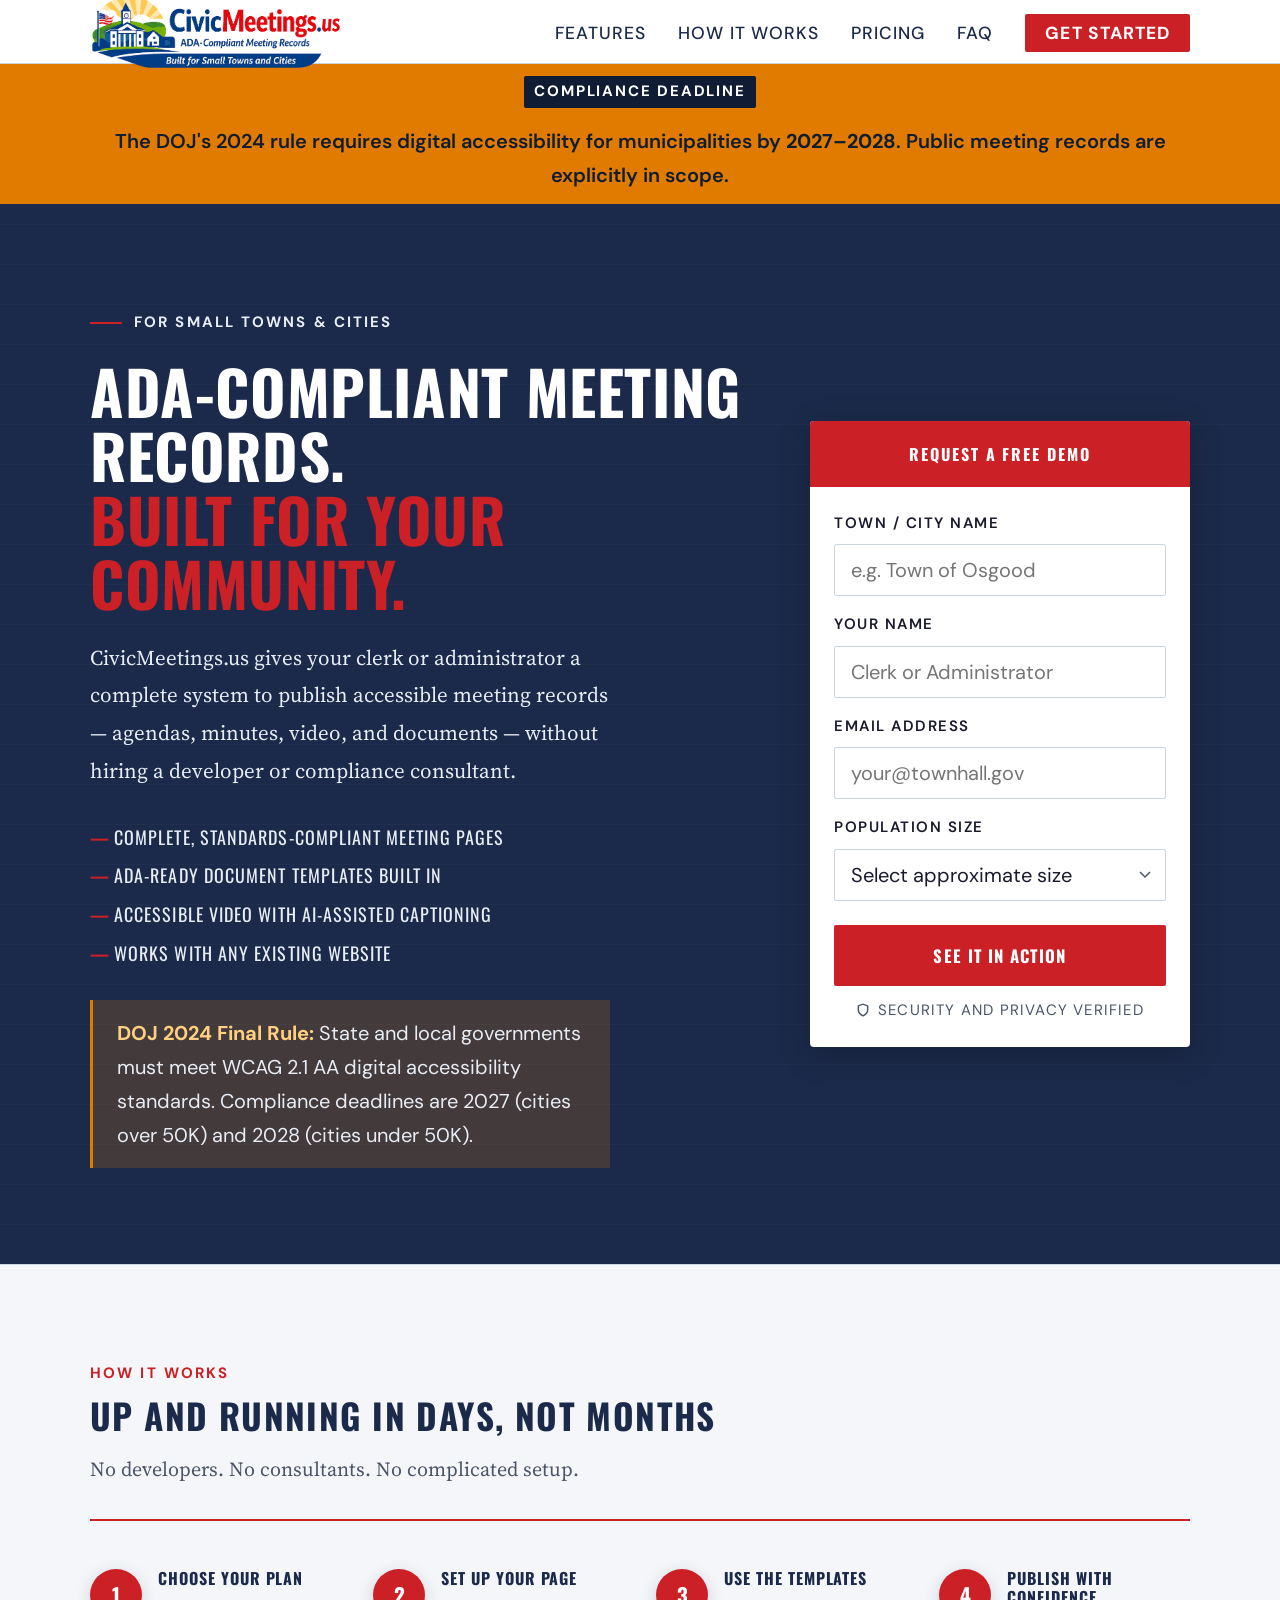
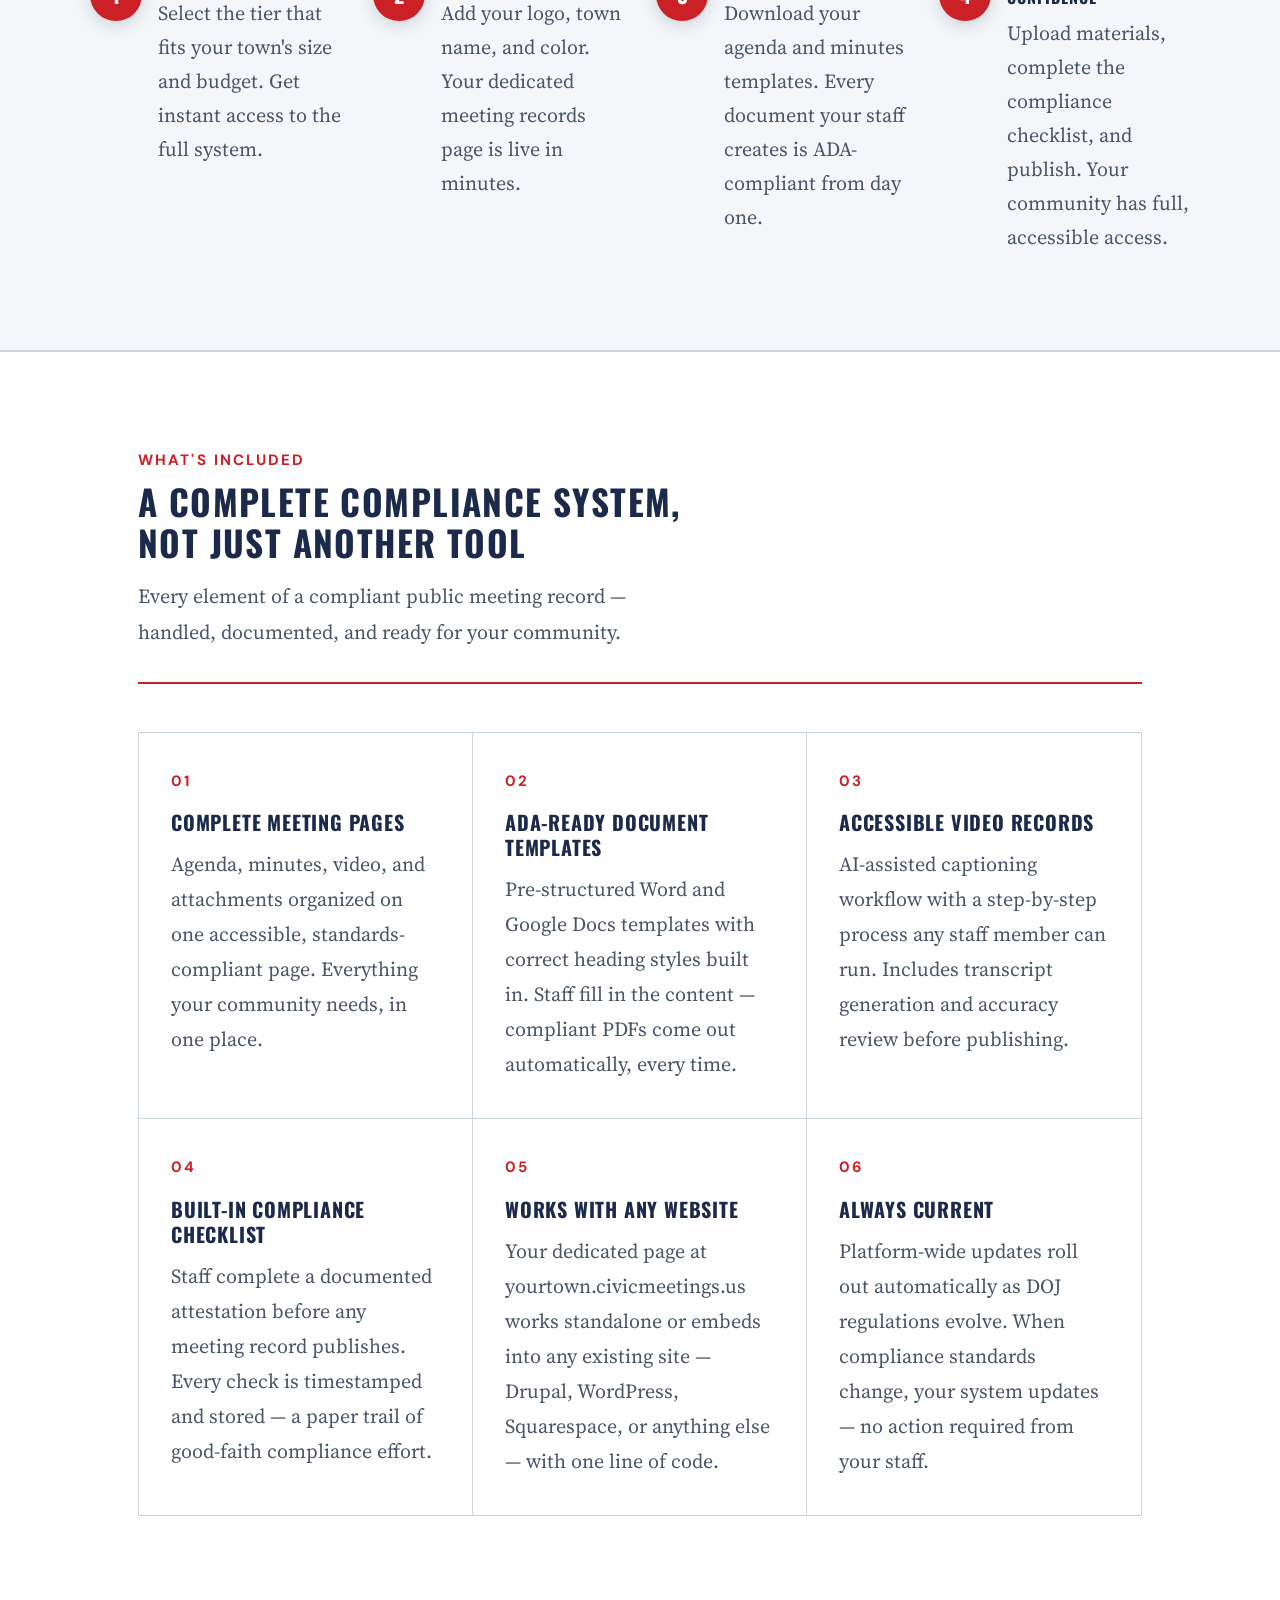
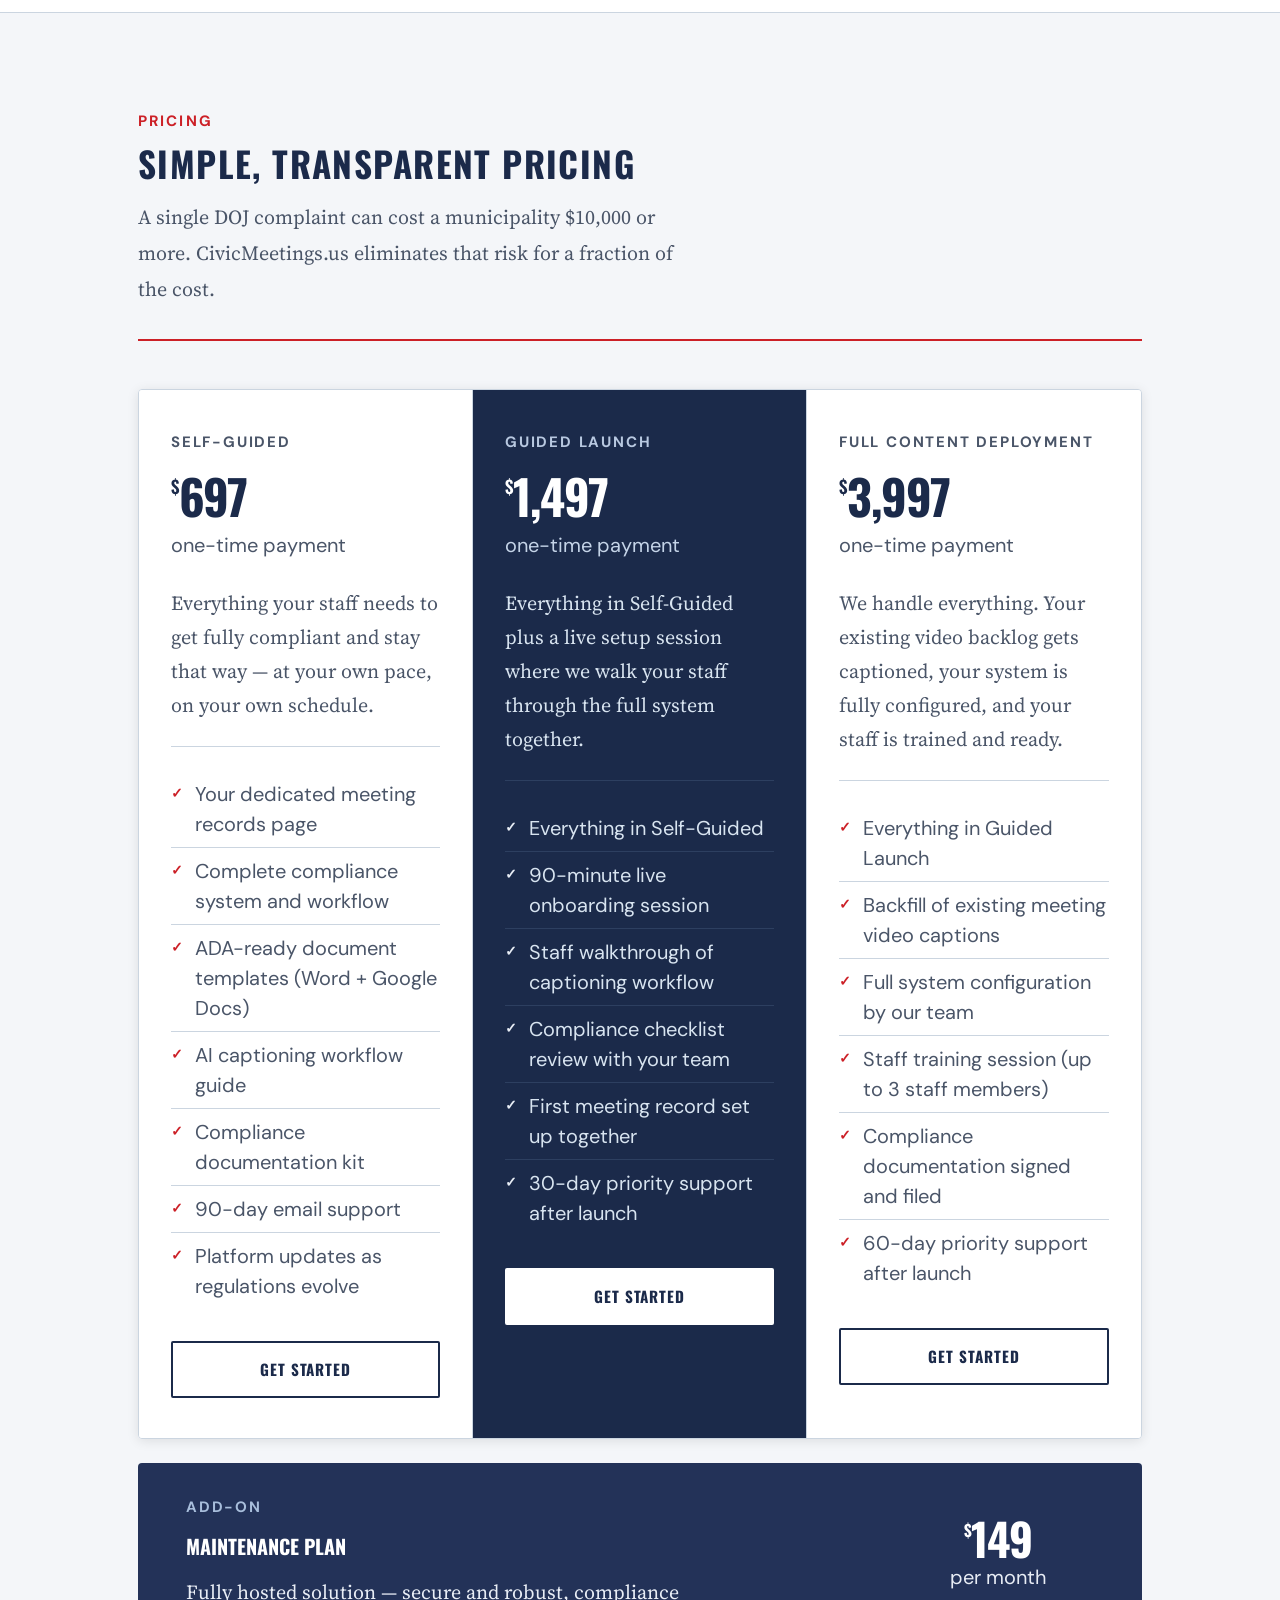
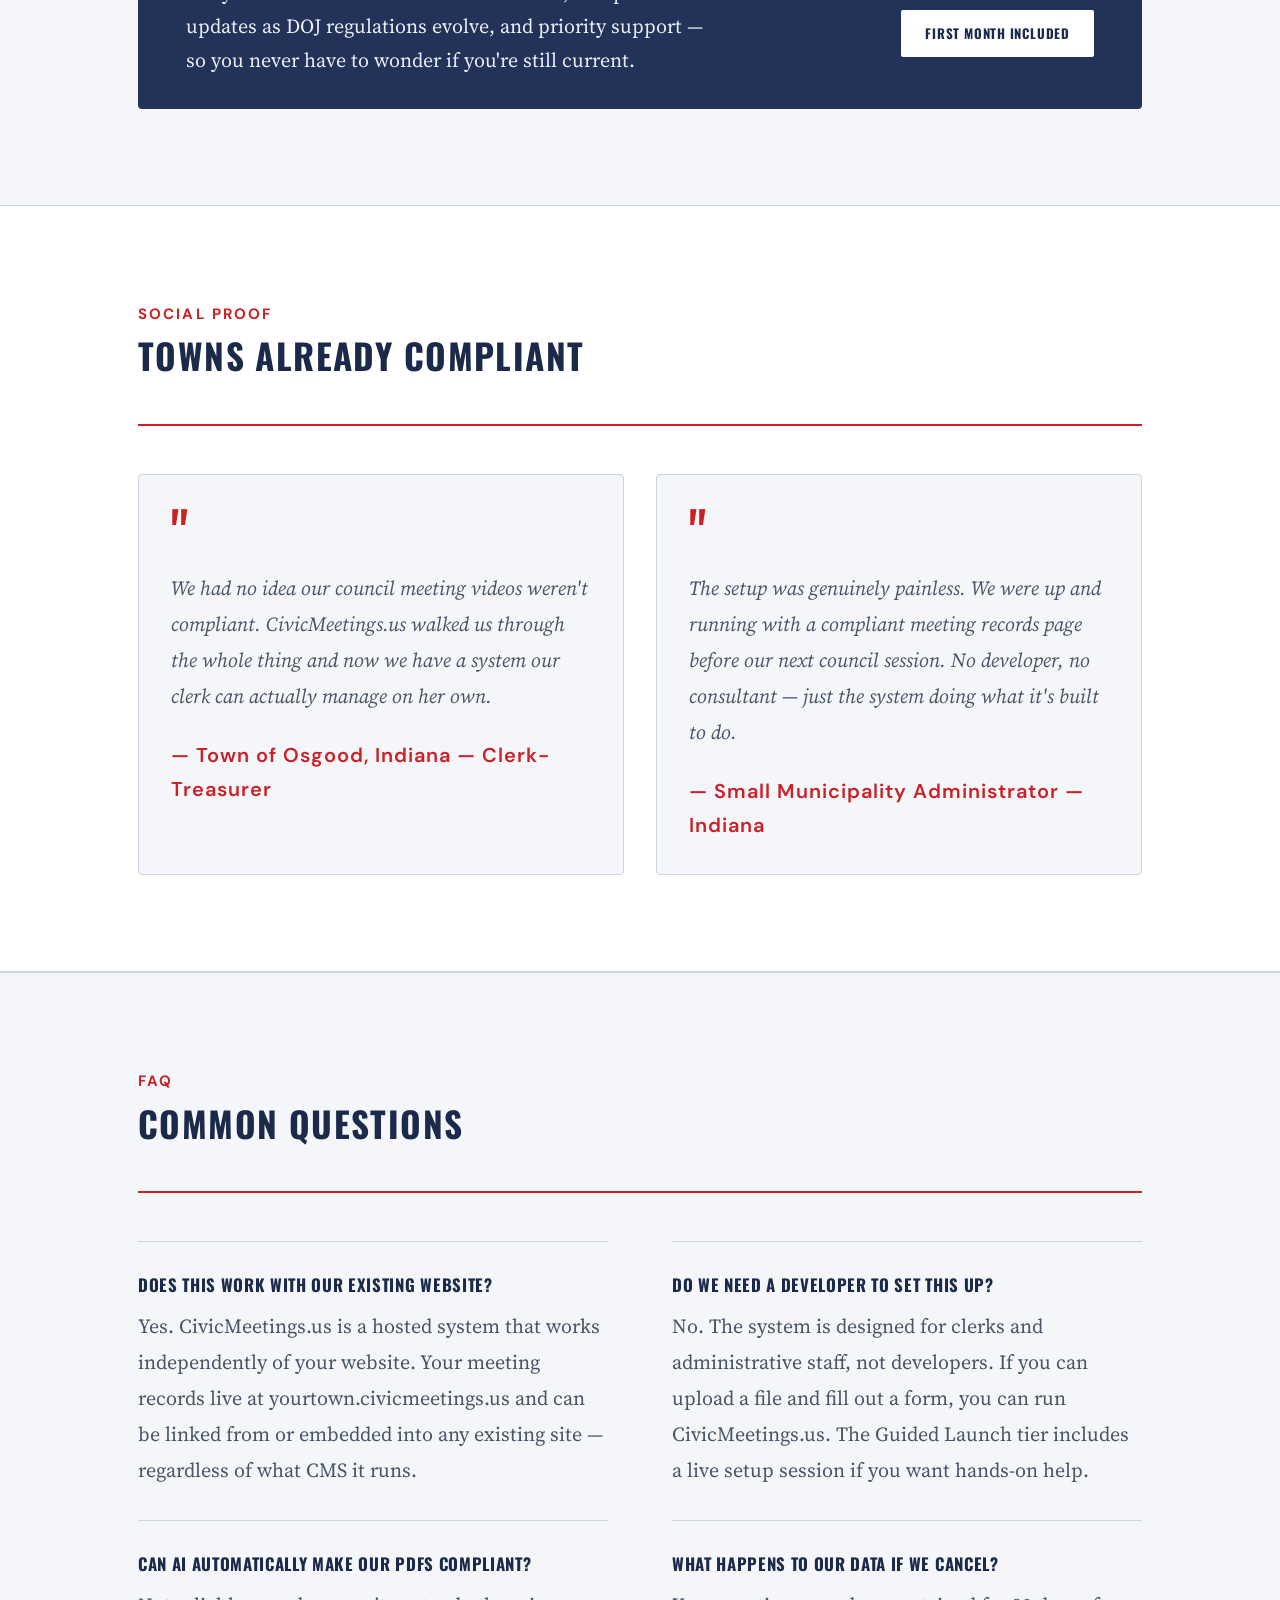
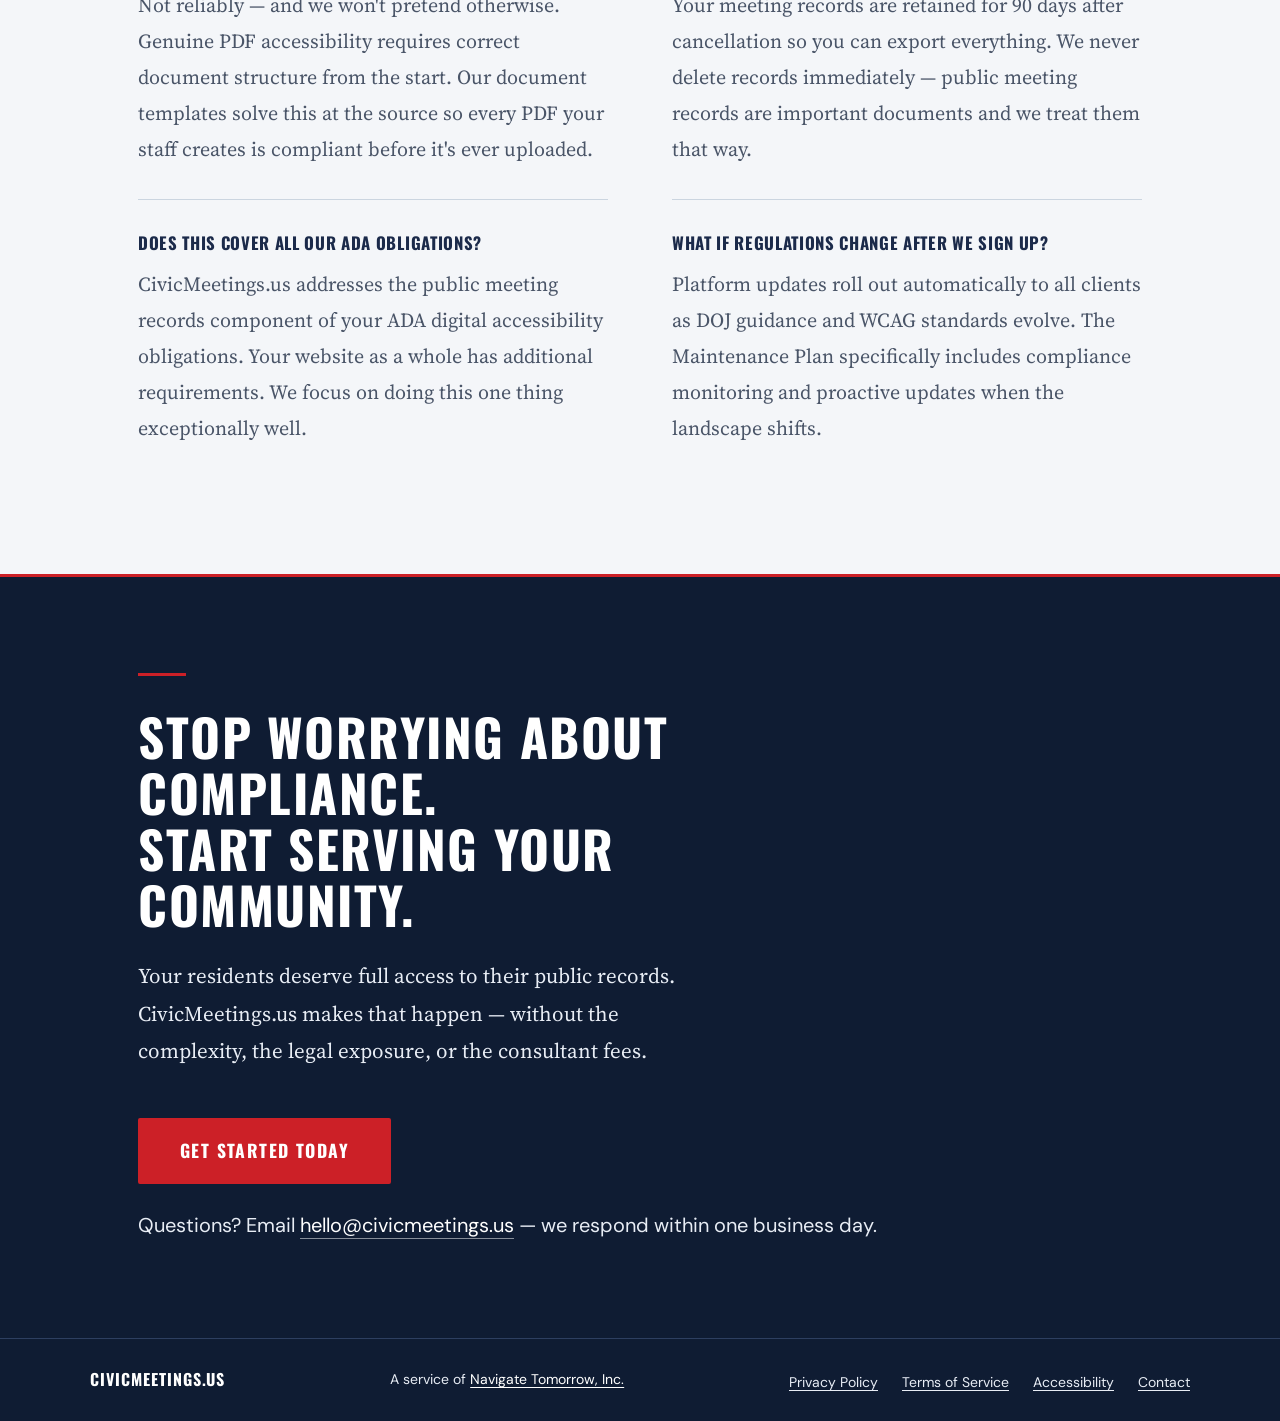
==== commit 2b9d9cb2: "Fix WCAG 2.1 AA compliance issues on index.html - Connect form submit button (added id="demo-form" t" ====
--- a/index.html
+++ b/index.html
@@ -19,7 +19,12 @@
         <img src="civicmeetings-logo.svg" alt="CivicMeetings.us" height="80">
       </a>
     </div>
-    <nav aria-label="Main navigation">
+    <button class="nav-toggle" aria-expanded="false" aria-controls="main-nav" aria-label="Open navigation menu">
+      <span class="nav-toggle__bar" aria-hidden="true"></span>
+      <span class="nav-toggle__bar" aria-hidden="true"></span>
+      <span class="nav-toggle__bar" aria-hidden="true"></span>
+    </button>
+    <nav id="main-nav" aria-label="Main navigation">
       <ul class="nav-links">
         <li><a href="#features">Features</a></li>
         <li><a href="#how-it-works">How It Works</a></li>
@@ -40,7 +45,7 @@
 </div>
 
 <!-- ===== MAIN ===== -->
-<main id="main-content">
+<main id="main-content" tabindex="-1">
 
 <!-- ===== HERO ===== -->
 <section class="hero" id="hero" aria-labelledby="hero-heading">
@@ -65,18 +70,18 @@
       <div class="form-card__header">
         <span class="form-card__title" id="demo-form-title">Request a Free Demo</span>
       </div>
-      <form class="form-card__body" aria-labelledby="demo-form-title" novalidate>
+      <form class="form-card__body" id="demo-form" aria-labelledby="demo-form-title">
         <div class="form-field">
           <label class="form-label" for="town-name">Town / City Name</label>
-          <input class="form-input" type="text" id="town-name" name="town" placeholder="e.g. Town of Osgood" autocomplete="organization">
+          <input class="form-input" type="text" id="town-name" name="town" placeholder="e.g. Town of Osgood" autocomplete="organization" required aria-required="true">
         </div>
         <div class="form-field">
           <label class="form-label" for="contact-name">Your Name</label>
-          <input class="form-input" type="text" id="contact-name" name="name" placeholder="Clerk or Administrator" autocomplete="name">
+          <input class="form-input" type="text" id="contact-name" name="name" placeholder="Clerk or Administrator" autocomplete="name" required aria-required="true">
         </div>
         <div class="form-field">
           <label class="form-label" for="email">Email Address</label>
-          <input class="form-input" type="email" id="email" name="email" placeholder="your@townhall.gov" autocomplete="email">
+          <input class="form-input" type="email" id="email" name="email" placeholder="your@townhall.gov" autocomplete="email" required aria-required="true">
         </div>
         <div class="form-field">
           <label class="form-label" for="population">Population Size</label>
@@ -112,28 +117,28 @@
       <li class="step">
         <div class="step__number" aria-hidden="true">1</div>
         <div class="step__content">
-          <div class="step__title">Choose Your Plan</div>
+          <h3 class="step__title">Choose Your Plan</h3>
           <div class="step__body">Select the tier that fits your town's size and budget. Get instant access to the full system.</div>
         </div>
       </li>
       <li class="step">
         <div class="step__number" aria-hidden="true">2</div>
         <div class="step__content">
-          <div class="step__title">Set Up Your Page</div>
+          <h3 class="step__title">Set Up Your Page</h3>
           <div class="step__body">Add your logo, town name, and color. Your dedicated meeting records page is live in minutes.</div>
         </div>
       </li>
       <li class="step">
         <div class="step__number" aria-hidden="true">3</div>
         <div class="step__content">
-          <div class="step__title">Use the Templates</div>
+          <h3 class="step__title">Use the Templates</h3>
           <div class="step__body">Download your agenda and minutes templates. Every document your staff creates is ADA-compliant from day one.</div>
         </div>
       </li>
       <li class="step">
         <div class="step__number" aria-hidden="true">4</div>
         <div class="step__content">
-          <div class="step__title">Publish with Confidence</div>
+          <h3 class="step__title">Publish with Confidence</h3>
           <div class="step__body">Upload materials, complete the compliance checklist, and publish. Your community has full, accessible access.</div>
         </div>
       </li>
@@ -204,7 +209,7 @@
 
       <div class="pricing-card" role="listitem">
         <div class="pricing-tier">Self-Guided</div>
-        <div class="pricing-price"><sup>$</sup>697</div>
+        <div class="pricing-price" aria-label="$697"><sup aria-hidden="true">$</sup>697</div>
         <div class="pricing-cadence">one-time payment</div>
         <p class="pricing-description">Everything your staff needs to get fully compliant and stay that way — at your own pace, on your own schedule.</p>
         <ul class="pricing-features" aria-label="Self-Guided plan features">
@@ -221,7 +226,7 @@
 
       <div class="pricing-card featured" role="listitem">
         <div class="pricing-tier">Guided Launch</div>
-        <div class="pricing-price"><sup>$</sup>1,497</div>
+        <div class="pricing-price" aria-label="$1,497"><sup aria-hidden="true">$</sup>1,497</div>
         <div class="pricing-cadence">one-time payment</div>
         <p class="pricing-description">Everything in Self-Guided plus a live setup session where we walk your staff through the full system together.</p>
         <ul class="pricing-features" aria-label="Guided Launch plan features">
@@ -237,7 +242,7 @@
 
       <div class="pricing-card" role="listitem">
         <div class="pricing-tier">Full Content Deployment</div>
-        <div class="pricing-price"><sup>$</sup>3,997</div>
+        <div class="pricing-price" aria-label="$3,997"><sup aria-hidden="true">$</sup>3,997</div>
         <div class="pricing-cadence">one-time payment</div>
         <p class="pricing-description">We handle everything. Your existing video backlog gets captioned, your system is fully configured, and your staff is trained and ready.</p>
         <ul class="pricing-features" aria-label="Full Content Deployment plan features">
@@ -261,7 +266,7 @@
         <p>Fully hosted solution — secure and robust, compliance updates as DOJ regulations evolve, and priority support — so you never have to wonder if you're still current.</p>
       </div>
       <div class="maintenance-right">
-        <div class="maintenance-price"><sup>$</sup>149</div>
+        <div class="maintenance-price" aria-label="$149 per month"><sup aria-hidden="true">$</sup>149</div>
         <div class="maintenance-cadence">per month</div>
         <a href="#" class="btn--white" style="font-size:0.82rem;padding:10px 22px;text-decoration:none;" aria-label="Add the maintenance plan — first month included">First Month Included</a>
       </div>
@@ -279,12 +284,12 @@
     </div>
     <div class="testimonials-grid">
       <div class="testimonial">
-        <span class="testimonial__quote-mark">"</span>
+        <span class="testimonial__quote-mark" aria-hidden="true">"</span>
         <p class="testimonial__body">We had no idea our council meeting videos weren't compliant. CivicMeetings.us walked us through the whole thing and now we have a system our clerk can actually manage on her own.</p>
         <span class="testimonial__attribution">Town of Osgood, Indiana — Clerk-Treasurer</span>
       </div>
       <div class="testimonial">
-        <span class="testimonial__quote-mark">"</span>
+        <span class="testimonial__quote-mark" aria-hidden="true">"</span>
         <p class="testimonial__body">The setup was genuinely painless. We were up and running with a compliant meeting records page before our next council session. No developer, no consultant — just the system doing what it's built to do.</p>
         <span class="testimonial__attribution">Small Municipality Administrator — Indiana</span>
       </div>
@@ -357,5 +362,24 @@
   </div>
 </footer>
 
+<script>
+(function () {
+  var btn = document.querySelector('.nav-toggle');
+  var nav = document.getElementById('main-nav');
+  if (!btn || !nav) return;
+  btn.addEventListener('click', function () {
+    var expanded = btn.getAttribute('aria-expanded') === 'true';
+    btn.setAttribute('aria-expanded', String(!expanded));
+    nav.classList.toggle('is-open');
+  });
+  document.addEventListener('keydown', function (e) {
+    if (e.key === 'Escape' && nav.classList.contains('is-open')) {
+      nav.classList.remove('is-open');
+      btn.setAttribute('aria-expanded', 'false');
+      btn.focus();
+    }
+  });
+}());
+</script>
 </body>
 </html>
--- a/styles.css
+++ b/styles.css
@@ -193,6 +193,35 @@
 .nav-cta:hover { background: var(--color-red-hover) !important; }
 
 /* =============================================
+   NAV TOGGLE (mobile hamburger)
+   ============================================= */
+.nav-toggle {
+  display: none;
+  background: none;
+  border: 2px solid var(--color-navy);
+  border-radius: var(--radius-sm);
+  cursor: pointer;
+  padding: 8px;
+  width: 44px;
+  height: 44px;
+  flex-direction: column;
+  align-items: center;
+  justify-content: center;
+  gap: 5px;
+}
+.nav-toggle__bar {
+  display: block;
+  width: 22px;
+  height: 2px;
+  background: var(--color-navy);
+  border-radius: 1px;
+}
+.nav-toggle:focus-visible {
+  outline: 3px solid var(--color-navy);
+  outline-offset: 2px;
+}
+
+/* =============================================
    URGENCY BANNER
    ============================================= */
 .urgency-banner {
@@ -978,7 +1007,7 @@
   letter-spacing: 0.06em;
   color: var(--color-white);
 }
-.footer-logo span { color: var(--color-red); }
+.footer-logo span { color: var(--color-white); }
 .footer-text {
   font-family: var(--font-ui);
   font-size: 0.875rem;             /* small footer text is acceptable at this size */
@@ -1032,7 +1061,26 @@
   .pricing-card.featured { border-bottom: none; }
 }
 @media (max-width: 768px) {
-  .nav-links { display: none; }
+  .nav-toggle { display: flex; }
+  #main-nav {
+    display: none;
+    position: absolute;
+    top: 64px;
+    left: 0;
+    right: 0;
+    background: var(--color-white);
+    border-bottom: 2px solid var(--color-border);
+    padding: var(--space-4) var(--container-padding);
+    z-index: 99;
+  }
+  #main-nav.is-open { display: block; }
+  #main-nav .nav-links {
+    display: flex;
+    flex-direction: column;
+    gap: var(--space-3);
+    align-items: flex-start;
+  }
+  #main-nav .nav-links a { text-decoration: underline; }
   .features-grid { grid-template-columns: 1fr; }
   .feature-card { border-right: none; border-bottom: 1px solid var(--color-border); }
   .feature-card:last-child { border-bottom: none; }
@@ -1040,6 +1088,18 @@
   .faq-grid { grid-template-columns: 1fr; }
   .steps-grid { grid-template-columns: 1fr; }
   .maintenance-card { flex-direction: column; align-items: flex-start; }
+}
+
+/* =============================================
+   FOCUS OVERRIDE FOR DARK BACKGROUNDS — WCAG 1.4.11
+   Red #CC2027 on navy fails 3:1; use white instead
+   ============================================= */
+.hero :focus-visible,
+.closing-section :focus-visible,
+.site-footer :focus-visible,
+.pricing-card.featured :focus-visible,
+.maintenance-card :focus-visible {
+  outline-color: var(--color-white);
 }
 
 /* =============================================
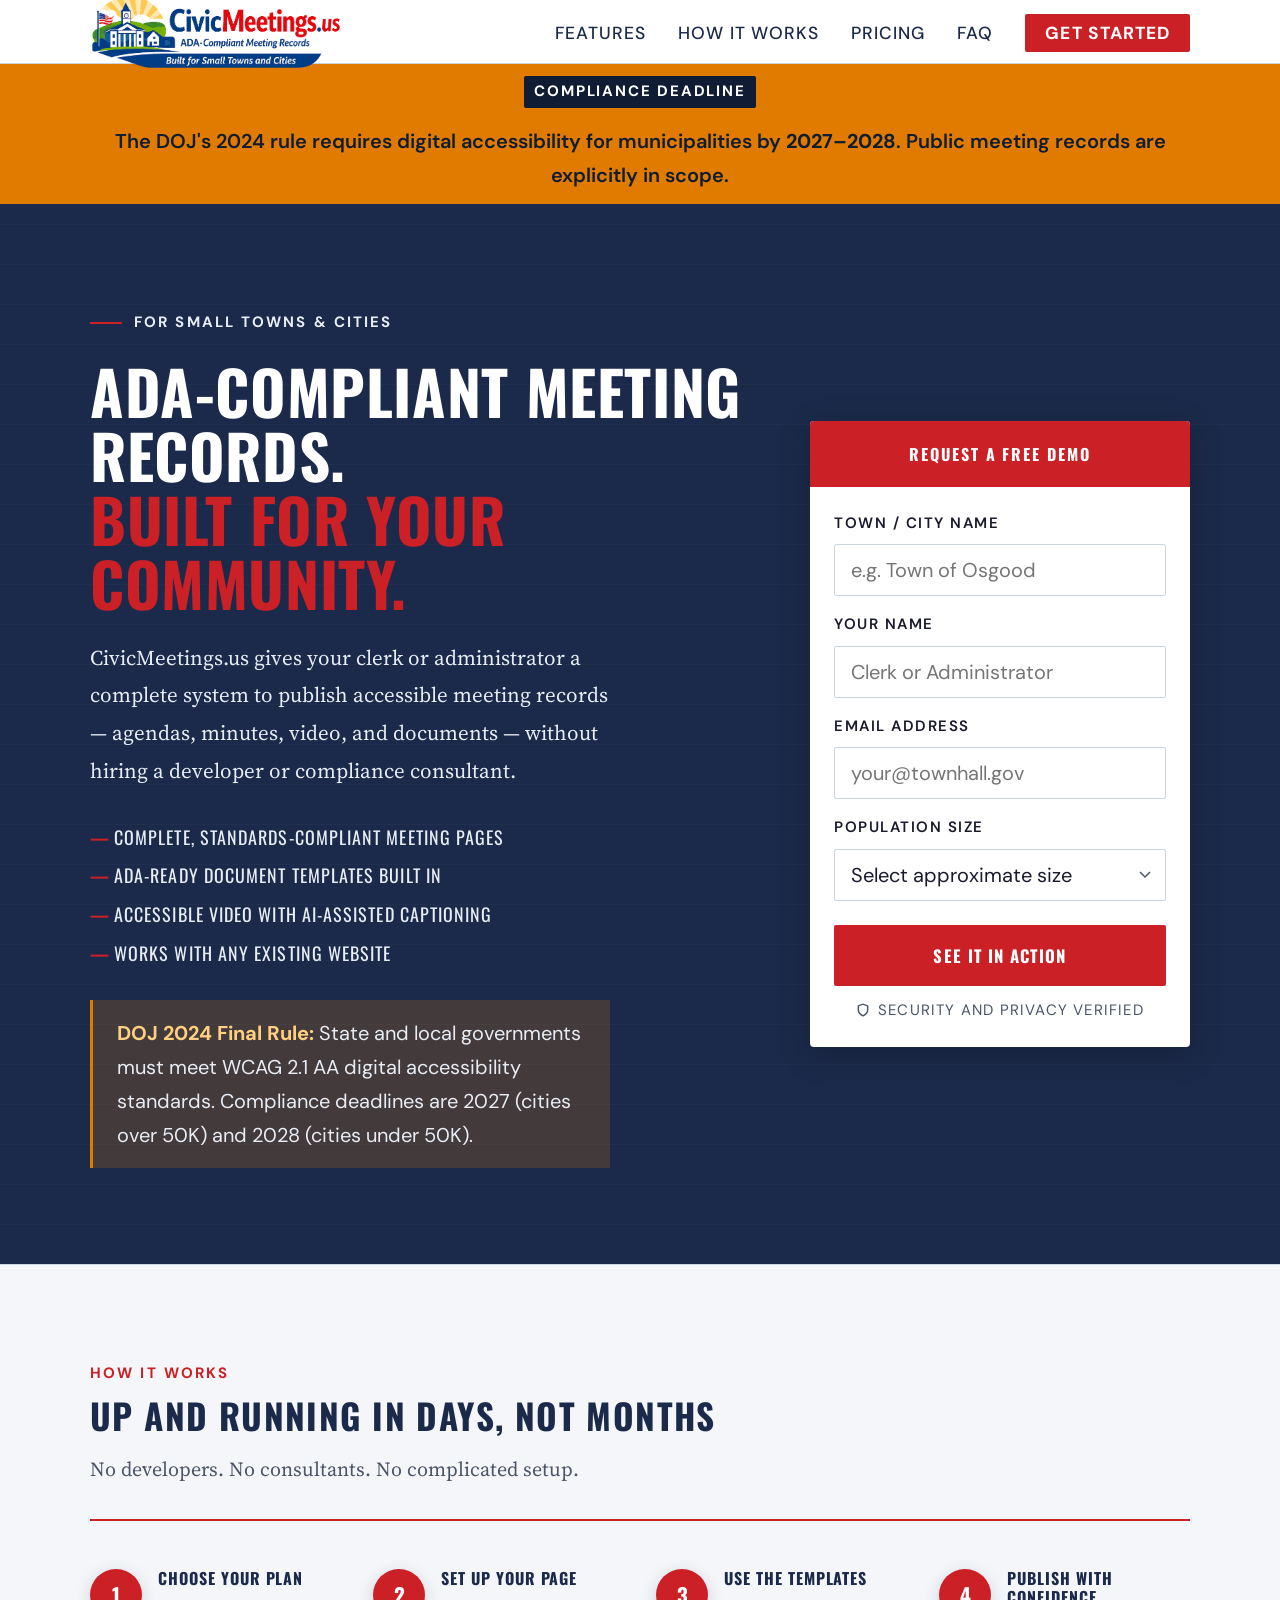
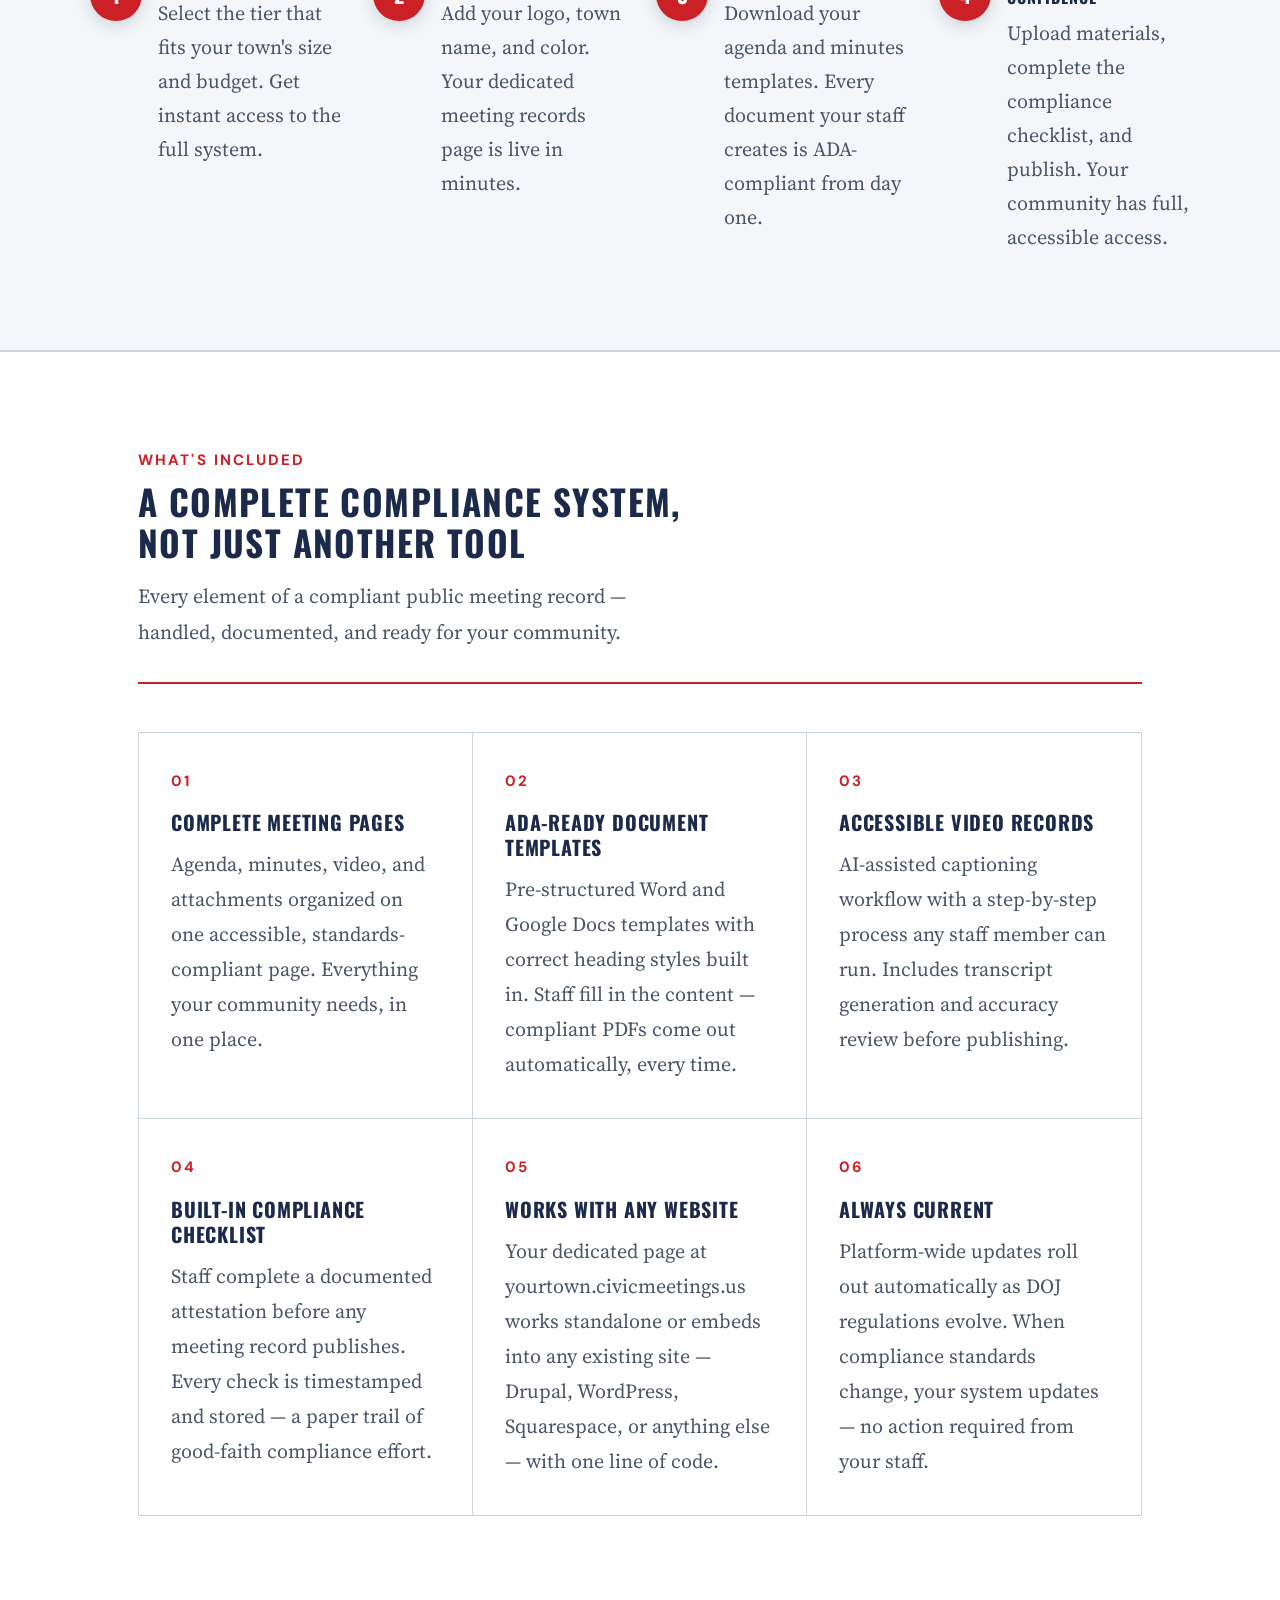
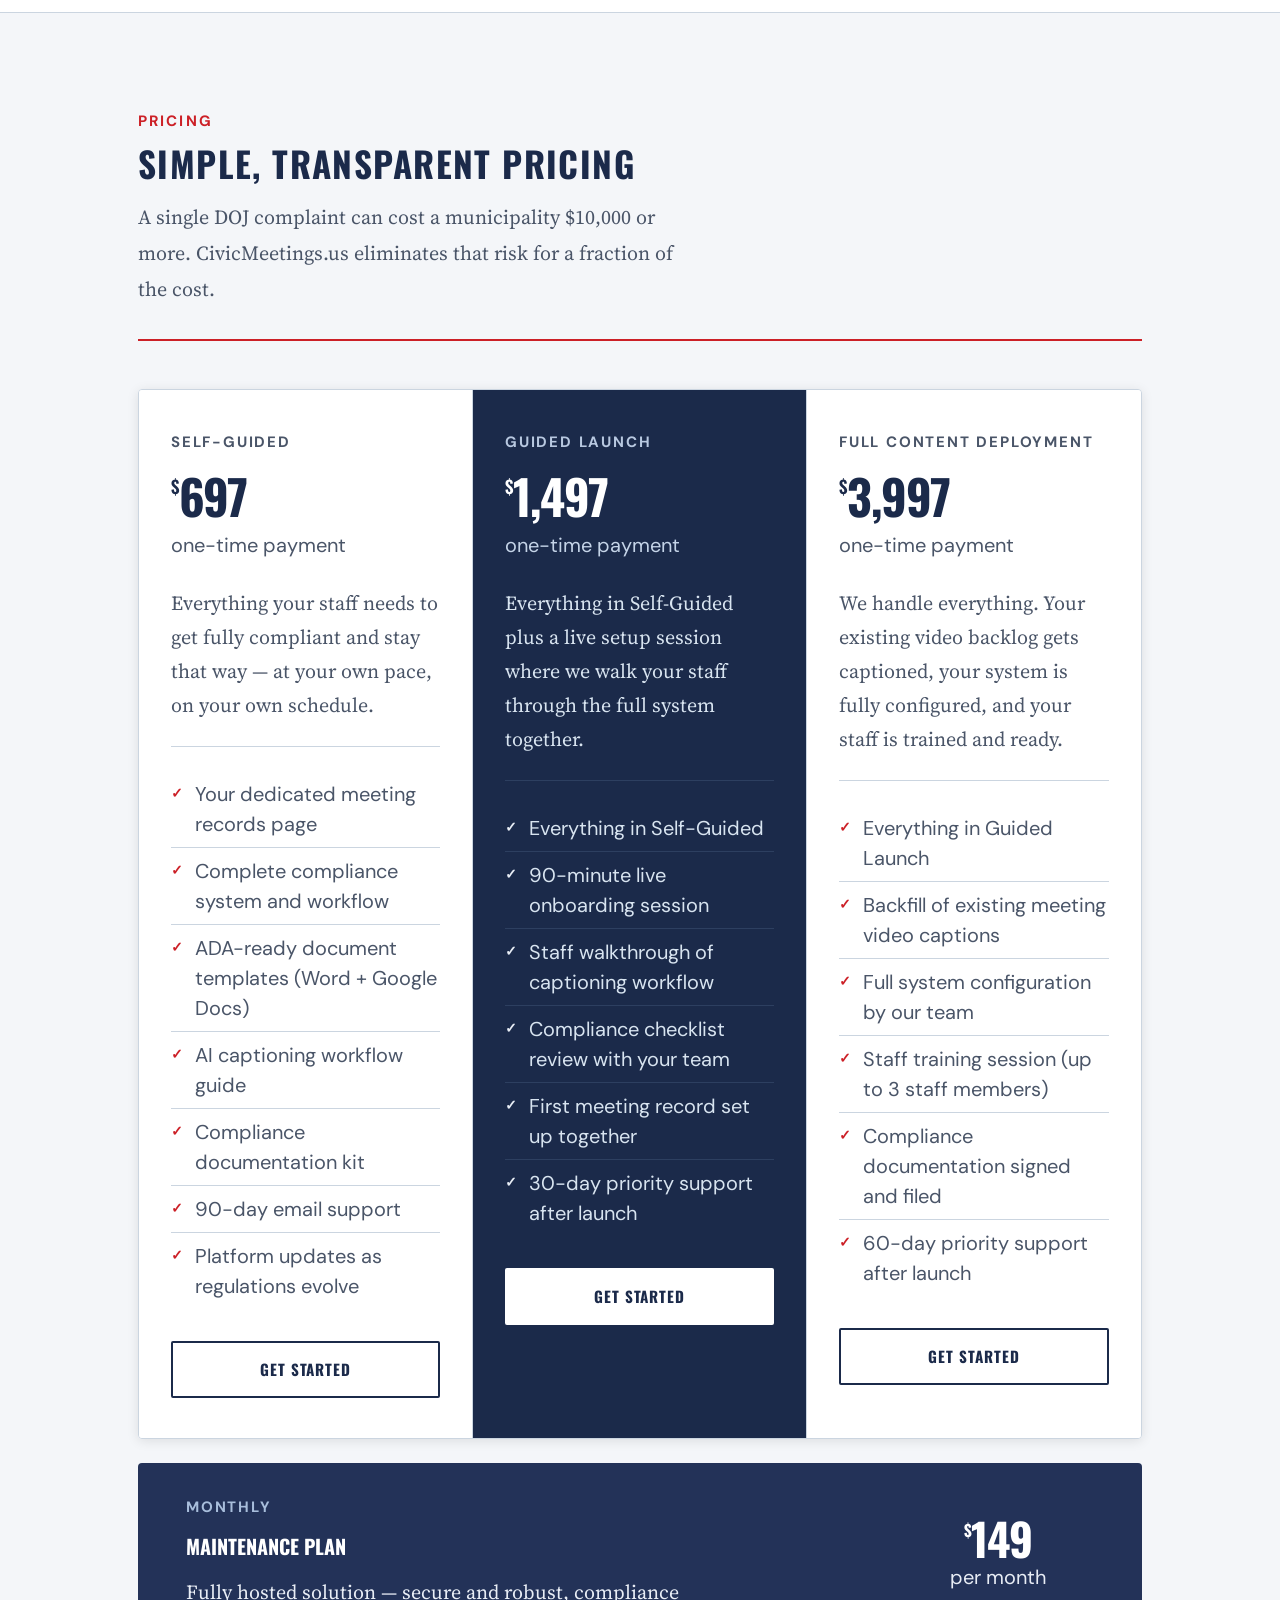
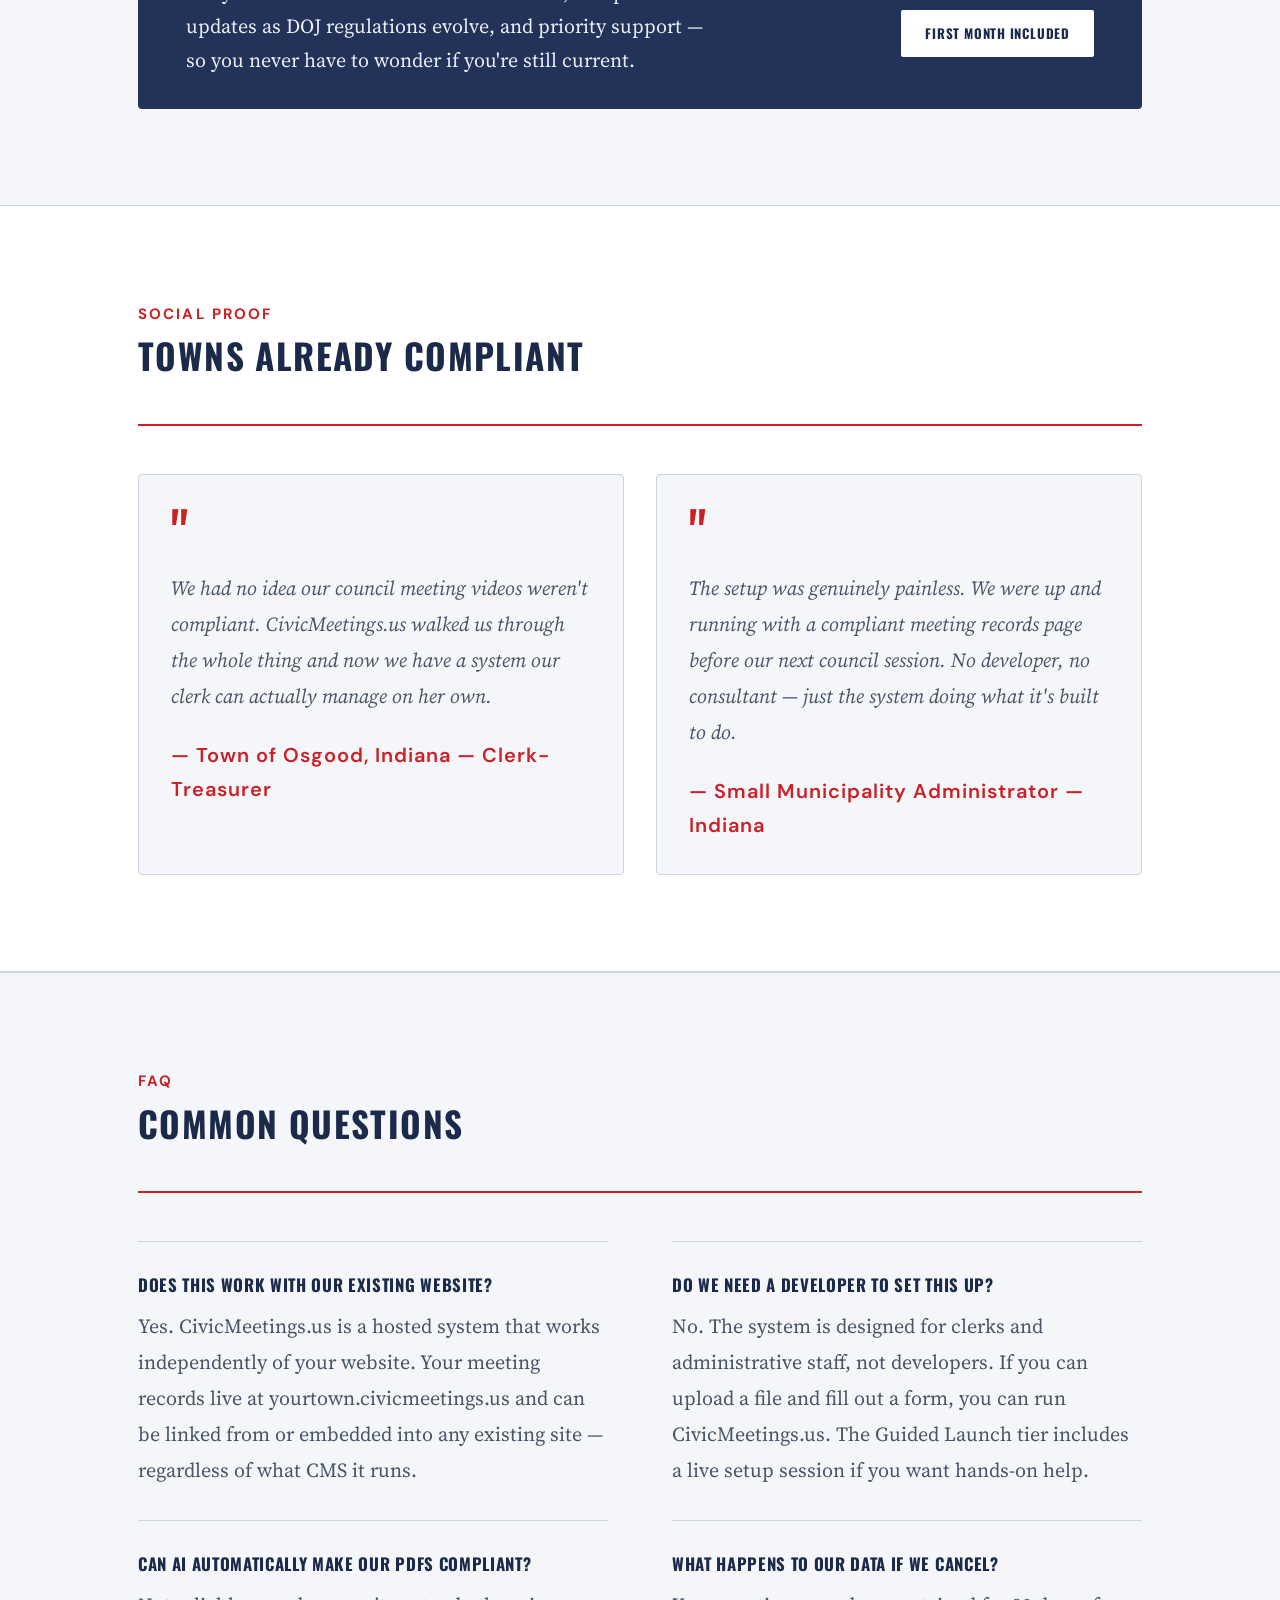
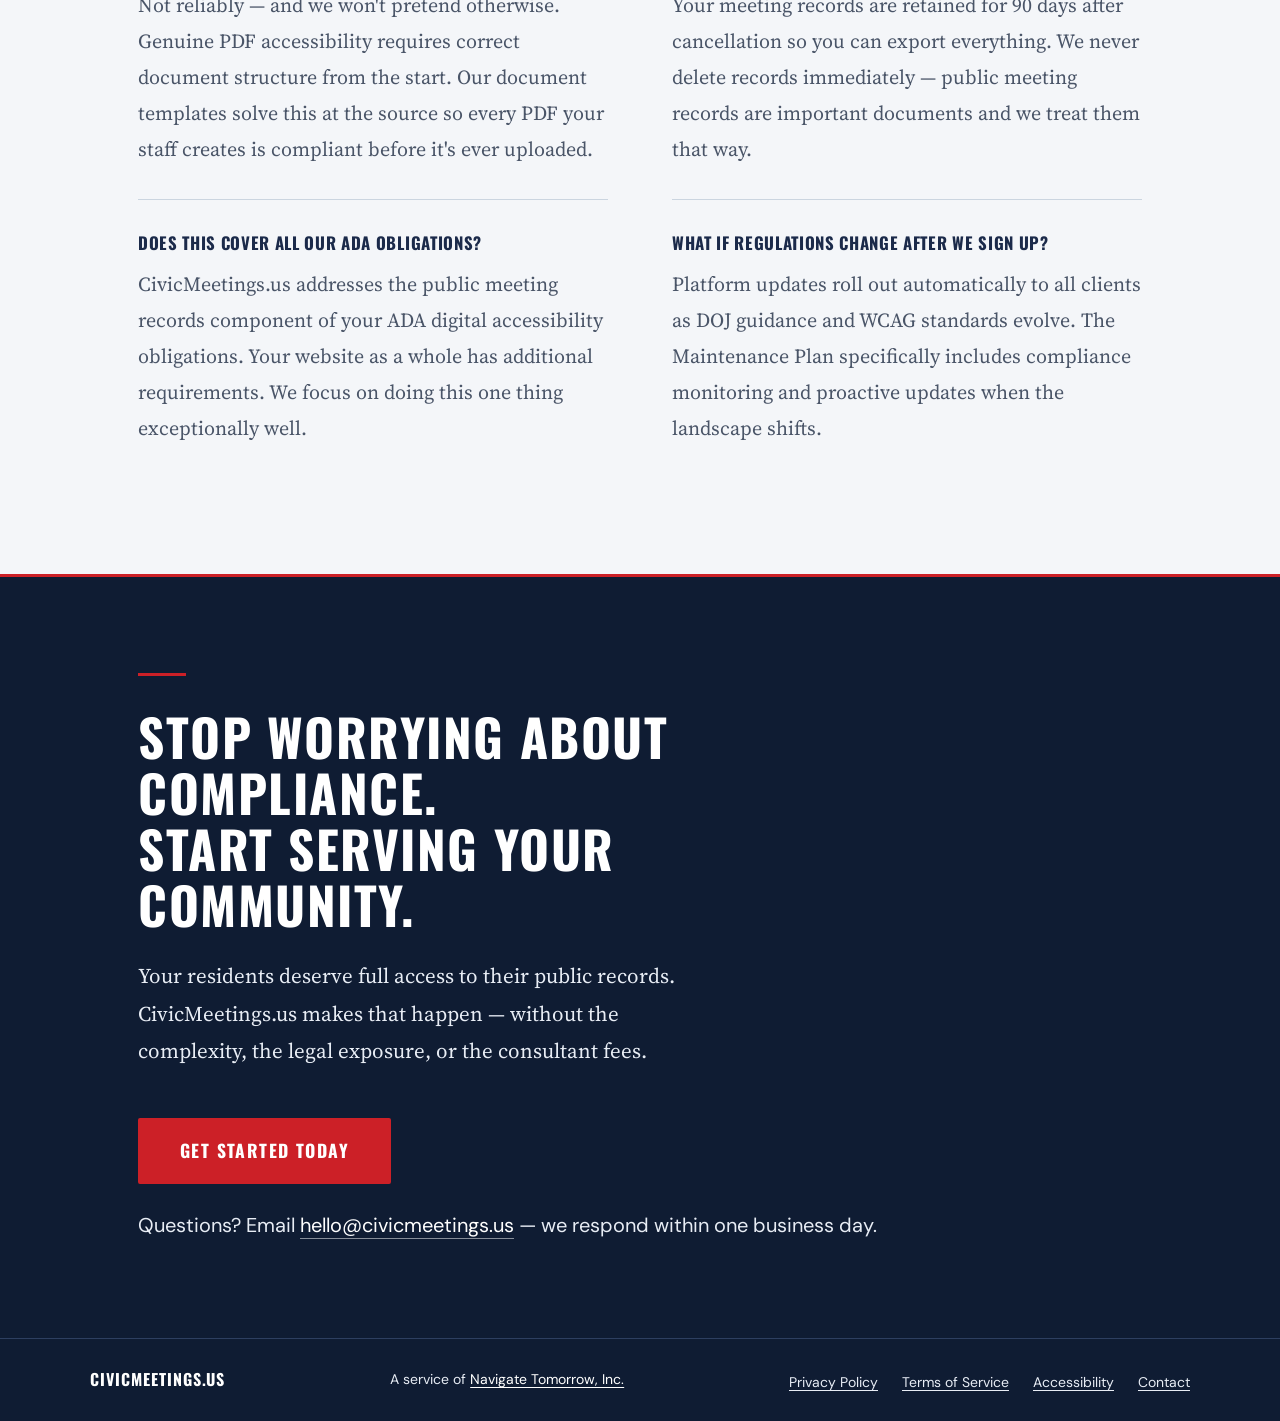
==== commit 97bc0e45: "Update maintenance card label from Add-On to Monthly Co-Authored-By: Claude Sonnet 4.6 <noreply@anth" ====
--- a/index.html
+++ b/index.html
@@ -261,7 +261,7 @@
     <!-- MAINTENANCE CARD -->
     <div class="maintenance-card">
       <div class="maintenance-left">
-        <div class="maint-label">Add-On</div>
+        <div class="maint-label">Monthly</div>
         <h3>Maintenance Plan</h3>
         <p>Fully hosted solution — secure and robust, compliance updates as DOJ regulations evolve, and priority support — so you never have to wonder if you're still current.</p>
       </div>
